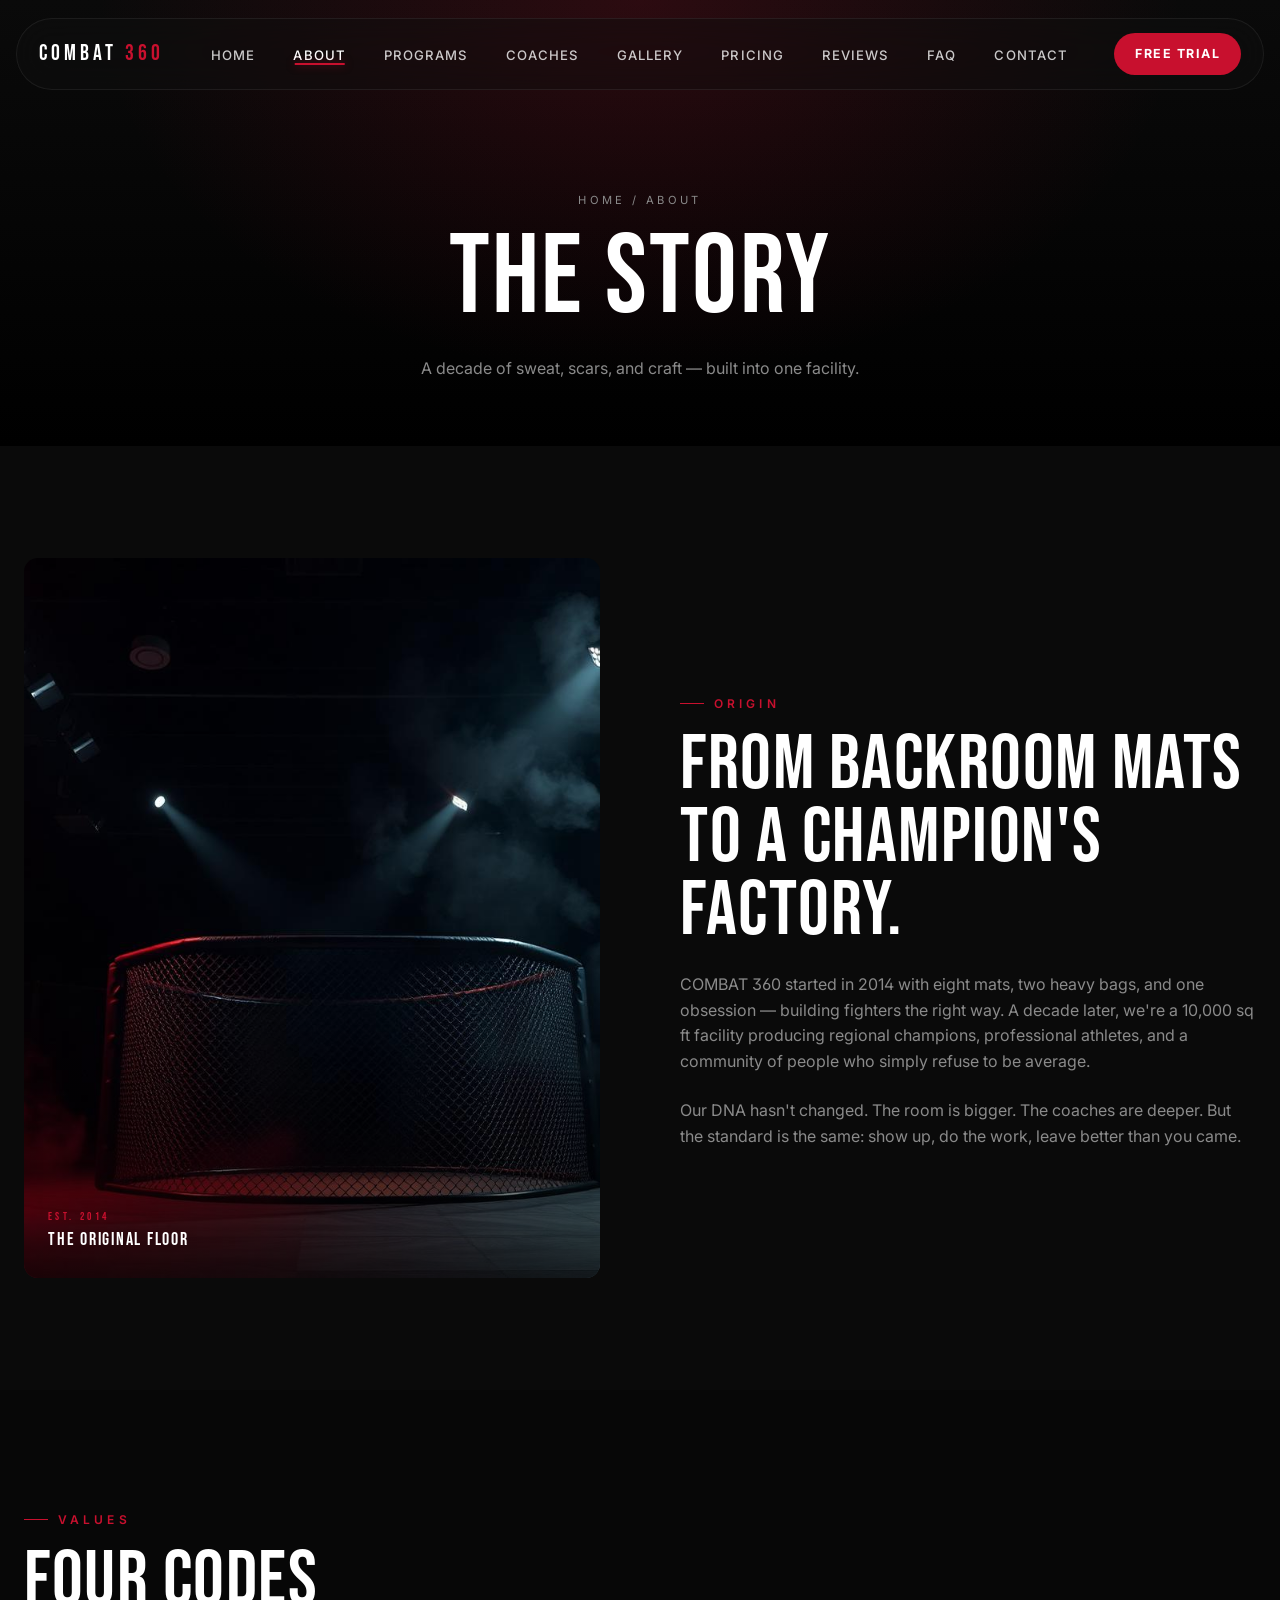
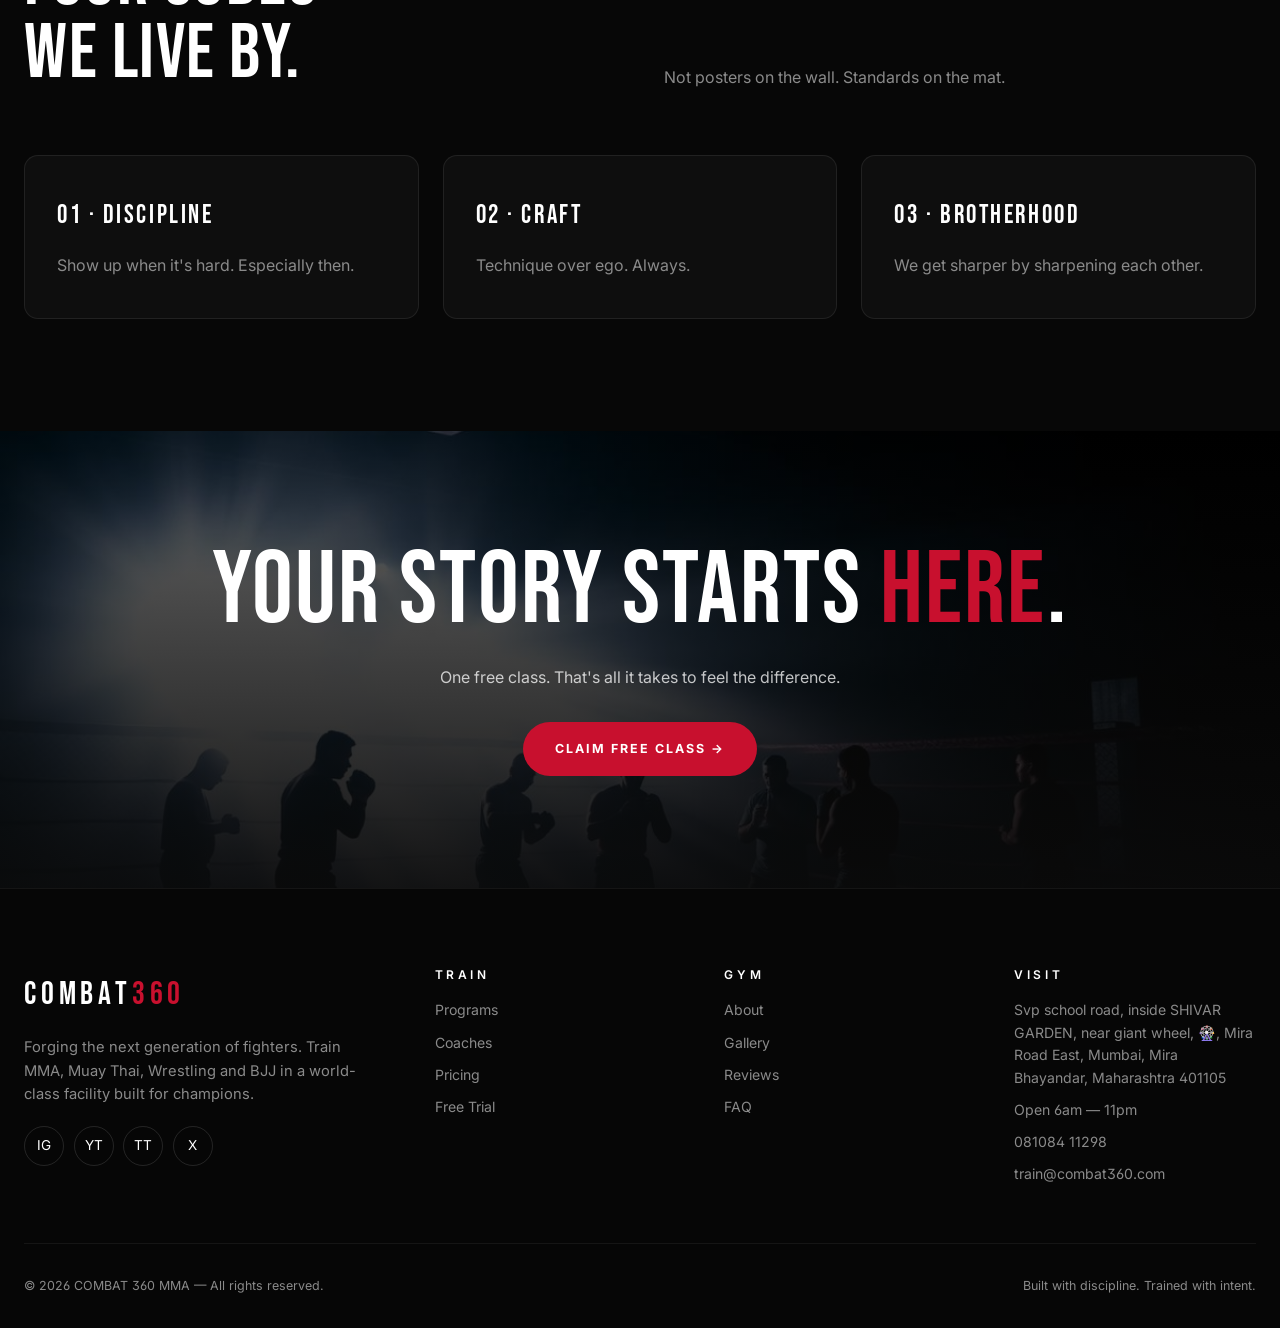
==== about.html @ 09c7c8d8 "new" ====
<!DOCTYPE html>
<html lang="en">
<head>
<meta charset="UTF-8" />
<meta name="viewport" content="width=device-width, initial-scale=1, maximum-scale=5" />
<meta name="theme-color" content="#0a0a0a" />
<title>About — COMBAT 360 MMA</title>
<meta name="description" content="A decade of MMA coaching excellence. Learn the COMBAT 360 story, values and facility." />
<meta property="og:title" content="About — COMBAT 360 MMA" />
<meta property="og:description" content="A decade of MMA coaching excellence. Learn the COMBAT 360 story, values and facility." />
<meta property="og:type" content="website" />
<link rel="preconnect" href="https://fonts.googleapis.com" />
<link rel="preconnect" href="https://fonts.gstatic.com" crossorigin />
<link href="https://fonts.googleapis.com/css2?family=Bebas+Neue&family=Inter:wght@300;400;500;600;700&display=swap" rel="stylesheet" />
<link rel="stylesheet" href="https://cdn.jsdelivr.net/npm/swiper@11/swiper-bundle.min.css" />
<link rel="stylesheet" href="css/style.css" />
</head>
<body>

<nav class="nav">
  <a href="index.html" class="nav-logo">COMBAT<span>360</span></a>
  <ul class="nav-links">
    <li><a href="index.html">Home</a></li>
    <li><a href="about.html">About</a></li>
    <li><a href="programs.html">Programs</a></li>
    <li><a href="coaches.html">Coaches</a></li>
    <li><a href="gallery.html">Gallery</a></li>
    <li><a href="pricing.html">Pricing</a></li>
    <li><a href="testimonials.html">Reviews</a></li>
    <li><a href="faq.html">FAQ</a></li>
    <li><a href="contact.html">Contact</a></li>
  </ul>
  <a href="booking.html" class="nav-cta">Free Trial</a>
  <button class="hamburger" aria-label="Menu"><span></span><span></span><span></span></button>
</nav>

<div class="mobile-menu">
  <ul>
    <li><a href="index.html">Home</a></li>
    <li><a href="about.html">About</a></li>
    <li><a href="programs.html">Programs</a></li>
    <li><a href="coaches.html">Coaches</a></li>
    <li><a href="gallery.html">Gallery</a></li>
    <li><a href="pricing.html">Pricing</a></li>
    <li><a href="testimonials.html">Reviews</a></li>
    <li><a href="faq.html">FAQ</a></li>
    <li><a href="contact.html">Contact</a></li>
    <li><a href="booking.html">Free Trial →</a></li>
  </ul>
</div>

<a href="booking.html" class="float-cta">Book Free Trial →</a>
<header class="page-head">
  <div class="container">
    <div class="crumbs"><a href="index.html">Home</a> / About</div>
    <h1>The Story</h1>
    <p class="muted reveal" style="max-width:580px;margin:1.5rem auto 0">A decade of sweat, scars, and craft — built into one facility.</p>
  </div>
</header>

<section>
  <div class="container">
    <div class="split">
      <div class="split-img reveal">
        <img src="assets/images/gym-interior.jpg" alt="Gym interior"/>
        <div class="badge"><small>Est. 2014</small>The Original Floor</div>
      </div>
      <div class="reveal">
        <div class="eyebrow">Origin</div>
        <h2>From Backroom Mats To A Champion's Factory.</h2>
        <p class="muted" style="margin:1.5rem 0">COMBAT 360 started in 2014 with eight mats, two heavy bags, and one obsession — building fighters the right way. A decade later, we're a 10,000 sq ft facility producing regional champions, professional athletes, and a community of people who simply refuse to be average.</p>
        <p class="muted">Our DNA hasn't changed. The room is bigger. The coaches are deeper. But the standard is the same: show up, do the work, leave better than you came.</p>
      </div>
    </div>
  </div>
</section>

<section style="background:#070707">
  <div class="container">
    <div class="section-head">
      <div class="reveal"><div class="eyebrow">Values</div><h2>Four Codes<br/>We Live By.</h2></div>
      <p class="reveal">Not posters on the wall. Standards on the mat.</p>
    </div>
    <div class="programs-grid reveal-stagger">
      <div class="price-card"><div class="tier">01 · Discipline</div><p class="muted" style="margin-top:1rem">Show up when it's hard. Especially then.</p></div>
      <div class="price-card"><div class="tier">02 · Craft</div><p class="muted" style="margin-top:1rem">Technique over ego. Always.</p></div>
      <div class="price-card"><div class="tier">03 · Brotherhood</div><p class="muted" style="margin-top:1rem">We get sharper by sharpening each other.</p></div>
    </div>
  </div>
</section>

<section class="cta-banner">
  <div class="container">
    <h2 class="reveal">Your Story Starts <em>Here</em>.</h2>
    <p class="reveal" style="max-width:520px;margin:1.5rem auto 2rem;color:rgba(255,255,255,.75)">One free class. That's all it takes to feel the difference.</p>
    <a href="booking.html" class="btn btn-primary reveal">Claim Free Class →</a>
  </div>
</section>
<footer>
  <div class="container">
    <div class="foot-grid">
      <div>
        <div class="foot-brand">COMBAT<span>360</span></div>
        <p class="muted" style="max-width:340px;font-size:.92rem">Forging the next generation of fighters. Train MMA, Muay Thai, Wrestling and BJJ in a world-class facility built for champions.</p>
        <div class="socials">
          <a href="#" aria-label="Instagram">IG</a>
          <a href="#" aria-label="YouTube">YT</a>
          <a href="#" aria-label="TikTok">TT</a>
          <a href="#" aria-label="X">X</a>
        </div>
      </div>
      <div class="foot-col">
        <h4>Train</h4>
        <ul>
          <li><a href="programs.html">Programs</a></li>
          <li><a href="coaches.html">Coaches</a></li>
          <li><a href="pricing.html">Pricing</a></li>
          <li><a href="booking.html">Free Trial</a></li>
        </ul>
      </div>
      <div class="foot-col">
        <h4>Gym</h4>
        <ul>
          <li><a href="about.html">About</a></li>
          <li><a href="gallery.html">Gallery</a></li>
          <li><a href="testimonials.html">Reviews</a></li>
          <li><a href="faq.html">FAQ</a></li>
        </ul>
      </div>
      <div class="foot-col">
        <h4>Visit</h4>
        <ul>
          <li>Svp school road, inside SHIVAR GARDEN, near giant wheel, 🎡, Mira Road East, Mumbai, Mira Bhayandar, Maharashtra 401105</li>
          <li>Open 6am — 11pm</li>
          <li>081084 11298</li>
          <li>train@combat360.com</li>
        </ul>
      </div>
    </div>
    <div class="foot-bottom">
      <span>© <span id="year"></span> COMBAT 360 MMA — All rights reserved.</span>
      <span>Built with discipline. Trained with intent.</span>
    </div>
  </div>
</footer>

<script src="https://cdn.jsdelivr.net/npm/swiper@11/swiper-bundle.min.js"></script>
<script src="js/main.js"></script>
</body>
</html>
---- css/style.css ----
/* ============================================
   COMBAT 360 MMA — Premium Cinematic Stylesheet
   ============================================ */

:root{
  --black:#0a0a0a;
  --black-2:#111111;
  --black-3:#1a1a1a;
  --off-white:#f4f1ec;
  --white:#ffffff;
  --gray:#8a8a8a;
  --gray-2:#3a3a3a;
  --metal:#c9c9c9;
  --blood:#c8102e;
  --blood-glow:rgba(200,16,46,.55);
  --radius:14px;
  --ease:cubic-bezier(.7,0,.3,1);
  --container:1280px;
}

*{box-sizing:border-box;margin:0;padding:0}
html{scroll-behavior:smooth}
body{
  font-family:'Inter',system-ui,sans-serif;
  background:var(--black);
  color:var(--off-white);
  line-height:1.6;
  overflow-x:hidden;
  -webkit-font-smoothing:antialiased;
  font-feature-settings:"ss01";
}
img{display:block;max-width:100%;height:auto}
a{color:inherit;text-decoration:none}
button{font:inherit;cursor:pointer;border:none;background:none;color:inherit}

::selection{background:var(--blood);color:#fff}

/* Scrollbar */
::-webkit-scrollbar{width:8px;height:8px}
::-webkit-scrollbar-track{background:#000}
::-webkit-scrollbar-thumb{background:var(--blood);border-radius:4px}

/* Typography */
h1,h2,h3,h4,.display{
  font-family:'Bebas Neue','Inter',sans-serif;
  font-weight:400;
  letter-spacing:.02em;
  line-height:.95;
  text-transform:uppercase;
  color:var(--white);
}
h1{font-size:clamp(3rem,9vw,8.5rem)}
h2{font-size:clamp(2.2rem,6vw,5rem)}
h3{font-size:clamp(1.5rem,3vw,2.4rem)}
.eyebrow{
  font-family:'Inter',sans-serif;
  font-size:.75rem;
  letter-spacing:.35em;
  text-transform:uppercase;
  color:var(--blood);
  font-weight:600;
  margin-bottom:1rem;
  display:inline-flex;
  align-items:center;
  gap:.6rem;
}
.eyebrow::before{content:"";width:24px;height:1px;background:var(--blood)}
.muted{color:var(--gray)}

.container{max-width:var(--container);margin:0 auto;padding:0 1.5rem}
section{padding:7rem 0;position:relative}

/* ============== NAVBAR ============== */
.nav{
  position:fixed;top:18px;left:50%;transform:translateX(-50%);
  width:calc(100% - 32px);max-width:1320px;z-index:1000;
  display:flex;align-items:center;justify-content:space-between;
  padding:14px 22px;
  background:rgba(15,15,15,.55);
  backdrop-filter:blur(18px) saturate(140%);
  -webkit-backdrop-filter:blur(18px) saturate(140%);
  border:1px solid rgba(255,255,255,.07);
  border-radius:999px;
  transition:all .4s var(--ease);
}
.nav.scrolled{
  background:rgba(10,10,10,.85);
  border-color:rgba(255,255,255,.12);
  top:10px;
}
.nav-logo{
  font-family:'Bebas Neue',sans-serif;
  font-size:1.4rem;letter-spacing:.18em;color:#fff;
  display:flex;align-items:center;gap:.5rem;
}
.nav-logo span{color:var(--blood)}
.nav-links{display:flex;gap:.4rem;list-style:none}
.nav-links a{
  position:relative;padding:.55rem 1rem;
  font-size:.82rem;font-weight:500;letter-spacing:.08em;text-transform:uppercase;
  color:rgba(255,255,255,.78);transition:color .3s var(--ease);
}
.nav-links a::after{
  content:"";position:absolute;left:50%;bottom:6px;width:0;height:2px;
  background:var(--blood);transition:all .35s var(--ease);transform:translateX(-50%);
  box-shadow:0 0 8px var(--blood-glow);
}
.nav-links a:hover,.nav-links a.active{color:#fff}
.nav-links a:hover::after,.nav-links a.active::after{width:60%}

.nav-cta{
  padding:.7rem 1.3rem;background:var(--blood);color:#fff;
  border-radius:999px;font-size:.78rem;font-weight:700;
  letter-spacing:.12em;text-transform:uppercase;
  transition:all .3s var(--ease);
  box-shadow:0 0 0 0 var(--blood-glow);
}
.nav-cta:hover{transform:translateY(-2px);box-shadow:0 8px 30px var(--blood-glow)}

.hamburger{display:none;width:42px;height:42px;border-radius:50%;
  background:rgba(255,255,255,.06);position:relative;border:1px solid rgba(255,255,255,.1)}
.hamburger span{
  position:absolute;left:11px;width:20px;height:2px;background:#fff;
  transition:all .35s var(--ease);
}
.hamburger span:nth-child(1){top:15px}
.hamburger span:nth-child(2){top:20px;width:14px}
.hamburger span:nth-child(3){top:25px}
.hamburger.active span:nth-child(1){top:20px;transform:rotate(45deg)}
.hamburger.active span:nth-child(2){opacity:0}
.hamburger.active span:nth-child(3){top:20px;transform:rotate(-45deg);width:20px}

.mobile-menu{
  position:fixed;inset:0;background:#000;z-index:999;
  display:flex;align-items:center;justify-content:center;
  opacity:0;visibility:hidden;transition:all .5s var(--ease);
}
.mobile-menu.open{opacity:1;visibility:visible}
.mobile-menu ul{list-style:none;text-align:center}
.mobile-menu li{overflow:hidden;margin:.4rem 0}
.mobile-menu a{
  font-family:'Bebas Neue',sans-serif;font-size:clamp(2rem,8vw,3.5rem);
  color:#fff;letter-spacing:.08em;display:inline-block;
  transform:translateY(120%);transition:all .6s var(--ease);
  position:relative;
}
.mobile-menu.open a{transform:translateY(0)}
.mobile-menu li:nth-child(1) a{transition-delay:.05s}
.mobile-menu li:nth-child(2) a{transition-delay:.1s}
.mobile-menu li:nth-child(3) a{transition-delay:.15s}
.mobile-menu li:nth-child(4) a{transition-delay:.2s}
.mobile-menu li:nth-child(5) a{transition-delay:.25s}
.mobile-menu li:nth-child(6) a{transition-delay:.3s}
.mobile-menu li:nth-child(7) a{transition-delay:.35s}
.mobile-menu li:nth-child(8) a{transition-delay:.4s}
.mobile-menu li:nth-child(9) a{transition-delay:.45s}
.mobile-menu li:nth-child(10) a{transition-delay:.5s}
.mobile-menu a:hover{color:var(--blood)}

@media(max-width:980px){
  .nav-links,.nav-cta{display:none}
  .hamburger{display:block}
}

/* ============== BUTTONS ============== */
.btn{
  display:inline-flex;align-items:center;gap:.7rem;
  padding:1.05rem 2rem;font-size:.78rem;font-weight:700;
  letter-spacing:.16em;text-transform:uppercase;
  border-radius:999px;transition:all .35s var(--ease);
  position:relative;overflow:hidden;
}
.btn-primary{background:var(--blood);color:#fff;box-shadow:0 0 0 0 var(--blood-glow)}
.btn-primary:hover{transform:translateY(-3px);box-shadow:0 14px 40px var(--blood-glow)}
.btn-ghost{
  border:1px solid rgba(255,255,255,.2);color:#fff;
  background:rgba(255,255,255,.03);backdrop-filter:blur(10px);
}
.btn-ghost:hover{border-color:#fff;background:rgba(255,255,255,.08);transform:translateY(-3px)}
.btn .arrow{transition:transform .35s var(--ease)}
.btn:hover .arrow{transform:translateX(4px)}

/* ============== HERO ============== */
.hero{
  min-height:100vh;position:relative;display:flex;align-items:center;
  overflow:hidden;padding:8rem 0 4rem;
}
.hero-bg{
  position:absolute;inset:0;z-index:0;
  background:url('../assets/images/hero-fighter.jpg') center/cover no-repeat;
  filter:contrast(1.1) brightness(.55) saturate(.85);
}
.hero-bg::after{
  content:"";position:absolute;inset:0;
  background:
    radial-gradient(ellipse at 50% 100%,rgba(200,16,46,.18),transparent 55%),
    linear-gradient(180deg,rgba(0,0,0,.35) 0%,rgba(0,0,0,.55) 50%,#0a0a0a 100%),
    linear-gradient(90deg,rgba(0,0,0,.7) 0%,transparent 50%,rgba(0,0,0,.7) 100%);
}
.hero-grain{
  position:absolute;inset:0;z-index:1;opacity:.07;pointer-events:none;
  background-image:url("data:image/svg+xml,%3Csvg viewBox='0 0 200 200' xmlns='http://www.w3.org/2000/svg'%3E%3Cfilter id='n'%3E%3CfeTurbulence type='fractalNoise' baseFrequency='.9'/%3E%3C/filter%3E%3Crect width='100%25' height='100%25' filter='url(%23n)'/%3E%3C/svg%3E");
}
.hero .container{position:relative;z-index:2}
.hero-tag{
  display:inline-flex;align-items:center;gap:.7rem;
  padding:.5rem 1rem;border:1px solid rgba(255,255,255,.15);
  border-radius:999px;font-size:.72rem;letter-spacing:.25em;text-transform:uppercase;
  background:rgba(255,255,255,.03);backdrop-filter:blur(8px);
  margin-bottom:2rem;
}
.hero-tag .pulse-dot{
  width:8px;height:8px;border-radius:50%;background:var(--blood);
  box-shadow:0 0 0 0 var(--blood);animation:pulse 2s infinite;
}
@keyframes pulse{
  0%{box-shadow:0 0 0 0 rgba(200,16,46,.7)}
  70%{box-shadow:0 0 0 14px rgba(200,16,46,0)}
  100%{box-shadow:0 0 0 0 rgba(200,16,46,0)}
}
.hero h1{
  font-size:clamp(3.5rem,11vw,9.5rem);
  margin-bottom:1.5rem;
}
.hero h1 .line{display:block;overflow:hidden}
.hero h1 .line span{display:inline-block}
.hero h1 .accent{color:var(--blood);font-style:italic}
.hero-sub{
  max-width:560px;font-size:1.05rem;color:rgba(244,241,236,.75);
  margin-bottom:2.5rem;
}
.hero-actions{display:flex;flex-wrap:wrap;gap:1rem}
.hero-meta{
  position:absolute;bottom:2rem;left:0;right:0;z-index:3;
  display:flex;justify-content:space-between;align-items:flex-end;
  padding:0 2rem;color:rgba(255,255,255,.55);font-size:.72rem;letter-spacing:.25em;text-transform:uppercase;
}
.hero-meta .vert{writing-mode:vertical-rl;transform:rotate(180deg)}
.scroll-cue{
  display:flex;flex-direction:column;align-items:center;gap:.6rem;color:#fff;
}
.scroll-cue .line-anim{
  width:1px;height:46px;background:rgba(255,255,255,.2);position:relative;overflow:hidden;
}
.scroll-cue .line-anim::after{
  content:"";position:absolute;top:-50%;left:0;width:100%;height:50%;background:#fff;
  animation:scrollLine 1.8s infinite var(--ease);
}
@keyframes scrollLine{to{top:100%}}

/* Floating glove */
.hero-glove{
  position:absolute;right:-60px;bottom:-40px;width:min(45vw,520px);z-index:2;
  filter:drop-shadow(0 30px 60px rgba(200,16,46,.35));
  animation:floatGlove 6s ease-in-out infinite;
  pointer-events:none;
}
@keyframes floatGlove{
  0%,100%{transform:translateY(0) rotate(-8deg)}
  50%{transform:translateY(-25px) rotate(-12deg)}
}
@media(max-width:768px){
  .hero-glove{width:60vw;right:-30px;bottom:-20px;opacity:.55}
  .hero-meta{display:none}
}

/* ============== MARQUEE ============== */
.marquee{
  border-top:1px solid rgba(255,255,255,.07);
  border-bottom:1px solid rgba(255,255,255,.07);
  overflow:hidden;padding:1.4rem 0;background:#000;
}
.marquee-track{
  display:flex;gap:3rem;white-space:nowrap;
  animation:marquee 30s linear infinite;
  font-family:'Bebas Neue',sans-serif;font-size:1.6rem;letter-spacing:.15em;color:rgba(255,255,255,.4);
}
.marquee-track span{display:flex;align-items:center;gap:3rem}
.marquee-track .dot{width:10px;height:10px;background:var(--blood);border-radius:50%}
@keyframes marquee{to{transform:translateX(-50%)}}

/* ============== SECTION HEAD ============== */
.section-head{display:grid;grid-template-columns:1fr 1fr;gap:3rem;align-items:end;margin-bottom:4rem}
.section-head h2{max-width:600px}
.section-head p{color:var(--gray);max-width:440px}
@media(max-width:768px){.section-head{grid-template-columns:1fr}}

/* ============== ABOUT / PHILOSOPHY ============== */
.split{display:grid;grid-template-columns:1fr 1fr;gap:5rem;align-items:center}
@media(max-width:900px){.split{grid-template-columns:1fr;gap:3rem}}
.split-img{
  position:relative;border-radius:var(--radius);overflow:hidden;
  aspect-ratio:4/5;
}
.split-img img{width:100%;height:100%;object-fit:cover;transition:transform 1.4s var(--ease)}
.split-img:hover img{transform:scale(1.06)}
.split-img::after{
  content:"";position:absolute;inset:0;
  background:linear-gradient(180deg,transparent 60%,rgba(0,0,0,.7));
}
.split-img .badge{
  position:absolute;left:1.5rem;bottom:1.5rem;z-index:2;
  font-family:'Bebas Neue',sans-serif;color:#fff;letter-spacing:.1em;
  font-size:1.1rem;
}
.split-img .badge small{display:block;color:var(--blood);font-size:.7rem;letter-spacing:.3em}

/* ============== STATS ============== */
.stats{display:grid;grid-template-columns:repeat(4,1fr);gap:1px;background:rgba(255,255,255,.08);
  border:1px solid rgba(255,255,255,.08);border-radius:var(--radius);overflow:hidden;margin-top:5rem}
.stat{background:#0d0d0d;padding:2.2rem 1.5rem;text-align:center}
.stat-num{font-family:'Bebas Neue',sans-serif;font-size:clamp(2.5rem,5vw,4rem);color:#fff;line-height:1}
.stat-label{font-size:.7rem;letter-spacing:.3em;text-transform:uppercase;color:var(--gray);margin-top:.5rem}
@media(max-width:768px){.stats{grid-template-columns:repeat(2,1fr)}}

/* ============== PROGRAMS ============== */
.programs-grid{display:grid;grid-template-columns:repeat(3,1fr);gap:1.5rem}
@media(max-width:900px){.programs-grid{grid-template-columns:repeat(2,1fr)}}
@media(max-width:600px){.programs-grid{grid-template-columns:1fr}}
.program-card{
  position:relative;border-radius:var(--radius);overflow:hidden;
  aspect-ratio:4/5;background:#1a1a1a;cursor:pointer;
  transition:transform .5s var(--ease);
}
.program-card:hover{transform:translateY(-6px)}
.program-card .pc-bg{
  position:absolute;inset:0;background-size:cover;background-position:center;
  filter:grayscale(.3) brightness(.7);transition:all .8s var(--ease);
}
.program-card:hover .pc-bg{filter:grayscale(0) brightness(.85);transform:scale(1.08)}
.program-card::after{
  content:"";position:absolute;inset:0;
  background:linear-gradient(180deg,transparent 30%,rgba(0,0,0,.92));
}
.program-card .pc-content{
  position:absolute;inset:0;z-index:2;padding:1.8rem;
  display:flex;flex-direction:column;justify-content:space-between;
}
.program-card .num{font-family:'Bebas Neue',sans-serif;color:rgba(255,255,255,.4);font-size:1rem;letter-spacing:.2em}
.program-card .info h3{font-size:2rem;margin-bottom:.5rem}
.program-card .info p{font-size:.85rem;color:rgba(255,255,255,.65);margin-bottom:.8rem}
.chip{
  display:inline-block;padding:.3rem .7rem;font-size:.65rem;
  letter-spacing:.2em;text-transform:uppercase;color:#fff;
  border:1px solid rgba(255,255,255,.18);border-radius:999px;margin-right:.4rem;margin-top:.3rem;
  background:rgba(255,255,255,.04);
}
.chip.red{border-color:var(--blood);color:#fff;background:rgba(200,16,46,.15)}

/* ============== COACHES ============== */
.coaches-grid{display:grid;grid-template-columns:repeat(3,1fr);gap:1.5rem}
@media(max-width:900px){.coaches-grid{grid-template-columns:repeat(2,1fr)}}
@media(max-width:600px){.coaches-grid{grid-template-columns:1fr}}
.coach-card{
  position:relative;border-radius:var(--radius);overflow:hidden;background:#111;
  aspect-ratio:3/4;cursor:pointer;transition:transform .5s var(--ease);
}
.coach-card:hover{transform:translateY(-6px)}
.coach-card img{width:100%;height:100%;object-fit:cover;transition:all 1s var(--ease);filter:grayscale(.6) contrast(1.05)}
.coach-card:hover img{transform:scale(1.08);filter:grayscale(0)}
.coach-card::after{
  content:"";position:absolute;inset:0;background:linear-gradient(180deg,transparent 40%,rgba(0,0,0,.95));
}
.coach-info{
  position:absolute;left:0;right:0;bottom:0;z-index:2;padding:1.6rem;
}
.coach-info h3{font-size:1.6rem;margin-bottom:.2rem}
.coach-info .role{font-size:.7rem;letter-spacing:.3em;color:var(--blood);text-transform:uppercase}
.coach-info .know{
  margin-top:1rem;display:inline-flex;align-items:center;gap:.5rem;
  font-size:.72rem;letter-spacing:.2em;text-transform:uppercase;color:#fff;
  padding-bottom:4px;border-bottom:1px solid rgba(255,255,255,.4);
  transition:all .3s var(--ease);
}
.coach-info .know:hover{border-color:var(--blood);color:var(--blood)}
.owner-badge{
  position:absolute;top:1rem;left:1rem;z-index:3;
  padding:.35rem .8rem;background:var(--blood);color:#fff;
  font-size:.65rem;letter-spacing:.25em;text-transform:uppercase;border-radius:999px;
}

/* Modal */
.modal{
  position:fixed;inset:0;z-index:2000;background:rgba(0,0,0,.92);
  backdrop-filter:blur(20px);display:flex;align-items:center;justify-content:center;
  opacity:0;visibility:hidden;transition:all .5s var(--ease);padding:2rem;
}
.modal.open{opacity:1;visibility:visible}
.modal-card{
  max-width:1000px;width:100%;background:#0e0e0e;border:1px solid rgba(255,255,255,.08);
  border-radius:var(--radius);overflow:hidden;display:grid;grid-template-columns:1fr 1.2fr;
  transform:scale(.94);transition:transform .6s var(--ease);max-height:90vh;
}
.modal.open .modal-card{transform:scale(1)}
.modal-img{height:100%;min-height:400px;background-size:cover;background-position:center}
.modal-body{padding:2.5rem;overflow-y:auto}
.modal-body h3{font-size:2.6rem;margin-bottom:.4rem}
.modal-body .role{font-size:.7rem;letter-spacing:.3em;color:var(--blood);text-transform:uppercase;margin-bottom:1.5rem}
.modal-body p{color:rgba(255,255,255,.75);margin-bottom:1.2rem;font-size:.95rem}
.modal-body ul{list-style:none;margin:1.5rem 0}
.modal-body li{padding:.6rem 0;border-bottom:1px solid rgba(255,255,255,.06);font-size:.85rem;
  display:flex;justify-content:space-between;color:rgba(255,255,255,.85)}
.modal-body li span{color:var(--blood);font-family:'Bebas Neue',sans-serif;letter-spacing:.1em}
.modal-close{
  position:absolute;top:1.5rem;right:1.5rem;width:44px;height:44px;
  border-radius:50%;background:rgba(255,255,255,.1);color:#fff;
  display:flex;align-items:center;justify-content:center;font-size:1.4rem;
  transition:all .3s var(--ease);z-index:5;
}
.modal-close:hover{background:var(--blood);transform:rotate(90deg)}
@media(max-width:768px){
  .modal-card{grid-template-columns:1fr;max-height:95vh}
  .modal-img{min-height:240px}
  .modal-body{padding:1.8rem}
}

/* ============== GALLERY ============== */
.gallery-grid{display:grid;grid-template-columns:repeat(4,1fr);gap:.8rem;grid-auto-rows:200px}
.gallery-item{
  position:relative;overflow:hidden;border-radius:10px;cursor:pointer;
}
.gallery-item img{width:100%;height:100%;object-fit:cover;transition:transform 1s var(--ease)}
.gallery-item:hover img{transform:scale(1.1)}
.gallery-item::after{
  content:"";position:absolute;inset:0;background:rgba(0,0,0,.2);transition:all .4s var(--ease);
}
.gallery-item:hover::after{background:rgba(0,0,0,0)}
.gallery-item.tall{grid-row:span 2}
.gallery-item.wide{grid-column:span 2}
@media(max-width:900px){.gallery-grid{grid-template-columns:repeat(2,1fr)}.gallery-item.wide{grid-column:span 2}}
@media(max-width:500px){.gallery-grid{grid-template-columns:1fr}.gallery-item.wide,.gallery-item.tall{grid-column:auto;grid-row:auto}}

/* ============== TESTIMONIALS ============== */
.swiper-container{padding:1rem 0 3rem}
.testi-card{
  background:linear-gradient(180deg,#141414,#0c0c0c);
  border:1px solid rgba(255,255,255,.06);
  border-radius:var(--radius);padding:2.2rem;height:100%;
  transition:all .4s var(--ease);
}
.testi-card:hover{border-color:rgba(200,16,46,.4);transform:translateY(-4px)}
.testi-stars{color:#ffc107;margin-bottom:1rem;letter-spacing:.2em}
.testi-card p{color:rgba(255,255,255,.85);font-size:.95rem;margin-bottom:1.5rem;font-style:italic}
.testi-meta{display:flex;align-items:center;gap:.9rem}
.testi-avatar{
  width:48px;height:48px;border-radius:50%;background:var(--blood);
  display:flex;align-items:center;justify-content:center;color:#fff;font-weight:700;
  font-family:'Bebas Neue',sans-serif;font-size:1.2rem;letter-spacing:.05em;
}
.testi-name{font-weight:600;font-size:.95rem}
.testi-role{font-size:.75rem;color:var(--gray)}

.swiper-button-next,.swiper-button-prev{color:#fff !important;
  width:46px !important;height:46px !important;background:rgba(255,255,255,.05);
  border:1px solid rgba(255,255,255,.1);border-radius:50%;backdrop-filter:blur(10px);
  transition:all .3s var(--ease);
}
.swiper-button-next:hover,.swiper-button-prev:hover{background:var(--blood);border-color:var(--blood)}
.swiper-button-next::after,.swiper-button-prev::after{font-size:1rem !important;font-weight:700}
.swiper-pagination-bullet{background:#fff !important}
.swiper-pagination-bullet-active{background:var(--blood) !important;width:24px !important;border-radius:6px !important;transition:all .3s}

/* ============== PRICING ============== */
.pricing-grid{display:grid;grid-template-columns:repeat(3,1fr);gap:1.5rem}
@media(max-width:900px){.pricing-grid{grid-template-columns:1fr}}
.price-card{
  background:#0e0e0e;border:1px solid rgba(255,255,255,.08);border-radius:var(--radius);
  padding:2.5rem 2rem;position:relative;transition:all .4s var(--ease);
}
.price-card:hover{transform:translateY(-6px);border-color:rgba(255,255,255,.18)}
.price-card.featured{
  background:linear-gradient(180deg,#1a0a0d,#0e0e0e);
  border-color:rgba(200,16,46,.4);
  box-shadow:0 20px 60px rgba(200,16,46,.15);
}
.price-card .tier{font-family:'Bebas Neue',sans-serif;font-size:1.6rem;letter-spacing:.1em;color:#fff}
.price-card .tag{
  position:absolute;top:1.5rem;right:1.5rem;font-size:.65rem;letter-spacing:.25em;
  text-transform:uppercase;color:var(--blood);
}
.price{font-family:'Bebas Neue',sans-serif;font-size:4rem;color:#fff;line-height:1;margin:1rem 0}
.price small{font-size:.9rem;color:var(--gray);font-family:'Inter',sans-serif;letter-spacing:.05em}
.price-card ul{list-style:none;margin:1.5rem 0 2rem}
.price-card li{padding:.6rem 0;color:rgba(255,255,255,.78);font-size:.9rem;display:flex;align-items:center;gap:.6rem}
.price-card li::before{content:"→";color:var(--blood);font-weight:700}
.price-card .btn{width:100%;justify-content:center}

/* ============== FAQ ============== */
.faq{max-width:880px;margin:0 auto}
.faq-item{
  border-bottom:1px solid rgba(255,255,255,.08);
}
.faq-q{
  width:100%;padding:1.6rem 0;display:flex;justify-content:space-between;align-items:center;
  text-align:left;font-family:'Bebas Neue',sans-serif;font-size:1.4rem;letter-spacing:.05em;
  color:#fff;
}
.faq-q .icon{
  width:36px;height:36px;border-radius:50%;border:1px solid rgba(255,255,255,.2);
  display:flex;align-items:center;justify-content:center;transition:all .3s var(--ease);
  font-size:1rem;
}
.faq-item.open .faq-q .icon{background:var(--blood);border-color:var(--blood);transform:rotate(45deg)}
.faq-a{
  max-height:0;overflow:hidden;transition:max-height .5s var(--ease);
  color:rgba(255,255,255,.7);
}
.faq-item.open .faq-a{max-height:300px;padding-bottom:1.6rem}

/* ============== FORM ============== */
.form-card{
  background:#0e0e0e;border:1px solid rgba(255,255,255,.08);
  border-radius:var(--radius);padding:2.5rem;
}
.form-row{display:grid;grid-template-columns:1fr 1fr;gap:1rem}
@media(max-width:600px){.form-row{grid-template-columns:1fr}}
.field{margin-bottom:1.2rem;position:relative}
.field label{
  display:block;font-size:.7rem;letter-spacing:.25em;text-transform:uppercase;
  color:var(--gray);margin-bottom:.5rem;
}
.field input,.field select,.field textarea{
  width:100%;padding:.95rem 1rem;background:#000;border:1px solid rgba(255,255,255,.1);
  color:#fff;font-family:inherit;font-size:.95rem;border-radius:8px;
  transition:all .3s var(--ease);
}
.field input:focus,.field select:focus,.field textarea:focus{
  outline:none;border-color:var(--blood);box-shadow:0 0 0 3px rgba(200,16,46,.15);
}
.field textarea{resize:vertical;min-height:120px}
.field.error input,.field.error select,.field.error textarea{border-color:var(--blood)}
.field .err-msg{display:none;color:var(--blood);font-size:.75rem;margin-top:.3rem}
.field.error .err-msg{display:block}

/* Snackbar */
.snackbar{
  position:fixed;bottom:30px;left:50%;transform:translateX(-50%) translateY(120%);
  background:#fff;color:#000;padding:1rem 1.5rem;border-radius:999px;
  font-weight:600;font-size:.85rem;letter-spacing:.05em;
  display:flex;align-items:center;gap:.7rem;
  box-shadow:0 20px 60px rgba(0,0,0,.5);z-index:5000;
  transition:transform .5s var(--ease);
}
.snackbar.show{transform:translateX(-50%) translateY(0)}
.snackbar .check{
  width:22px;height:22px;border-radius:50%;background:#16a34a;color:#fff;
  display:flex;align-items:center;justify-content:center;font-size:.75rem;
}

/* Floating CTA */
.float-cta{
  position:fixed;right:24px;bottom:24px;z-index:900;
  background:var(--blood);color:#fff;padding:1rem 1.4rem;border-radius:999px;
  font-size:.78rem;font-weight:700;letter-spacing:.15em;text-transform:uppercase;
  box-shadow:0 10px 40px var(--blood-glow);
  display:none;align-items:center;gap:.6rem;transition:all .3s var(--ease);
  animation:floatBob 3s ease-in-out infinite;
}
.float-cta.visible{display:inline-flex}
.float-cta:hover{transform:translateY(-4px);box-shadow:0 16px 50px var(--blood-glow)}
@keyframes floatBob{0%,100%{transform:translateY(0)}50%{transform:translateY(-6px)}}

/* ============== CTA BANNER ============== */
.cta-banner{
  position:relative;padding:7rem 0;text-align:center;overflow:hidden;
  background:url('../assets/images/gallery-3.jpg') center/cover no-repeat;
}
.cta-banner::after{content:"";position:absolute;inset:0;background:linear-gradient(180deg,rgba(0,0,0,.6),rgba(10,10,10,.95))}
.cta-banner .container{position:relative;z-index:2}
.cta-banner h2{font-size:clamp(2.5rem,8vw,7rem);margin-bottom:1.5rem}
.cta-banner h2 em{color:var(--blood);font-style:normal}

/* ============== FOOTER ============== */
footer{padding:5rem 0 2rem;background:#060606;border-top:1px solid rgba(255,255,255,.06)}
.foot-grid{display:grid;grid-template-columns:1.5fr repeat(3,1fr);gap:3rem;margin-bottom:3rem}
@media(max-width:800px){.foot-grid{grid-template-columns:1fr 1fr;gap:2rem}}
@media(max-width:500px){.foot-grid{grid-template-columns:1fr}}
.foot-brand{font-family:'Bebas Neue',sans-serif;font-size:2rem;letter-spacing:.15em;color:#fff;margin-bottom:1rem}
.foot-brand span{color:var(--blood)}
.foot-col h4{font-size:.75rem;letter-spacing:.3em;color:#fff;margin-bottom:1.2rem;text-transform:uppercase;font-family:'Inter',sans-serif;font-weight:600}
.foot-col ul{list-style:none}
.foot-col li{margin-bottom:.6rem;color:var(--gray);font-size:.88rem}
.foot-col a:hover{color:#fff}
.socials{display:flex;gap:.6rem;margin-top:1.2rem}
.socials a{
  width:40px;height:40px;border-radius:50%;border:1px solid rgba(255,255,255,.12);
  display:flex;align-items:center;justify-content:center;font-size:.85rem;color:#fff;
  transition:all .3s var(--ease);
}
.socials a:hover{background:var(--blood);border-color:var(--blood);transform:translateY(-3px)}
.foot-bottom{
  border-top:1px solid rgba(255,255,255,.06);padding-top:2rem;
  display:flex;justify-content:space-between;flex-wrap:wrap;gap:1rem;
  font-size:.78rem;color:var(--gray);
}

/* ============== PAGE HEADER ============== */
.page-head{
  padding:12rem 0 4rem;text-align:center;position:relative;overflow:hidden;
  background:linear-gradient(180deg,#0a0a0a,#000);
}
.page-head::before{
  content:"";position:absolute;inset:0;
  background:radial-gradient(ellipse at top,rgba(200,16,46,.18),transparent 60%);
}
.page-head .container{position:relative;z-index:2}
.page-head h1{font-size:clamp(3rem,10vw,7rem)}
.crumbs{font-size:.7rem;letter-spacing:.3em;text-transform:uppercase;color:var(--gray);margin-bottom:1rem}
.crumbs a:hover{color:#fff}

/* ============== REVEAL ============== */
.reveal{opacity:0;transform:translateY(40px);transition:all .9s var(--ease)}
.reveal.in{opacity:1;transform:translateY(0)}
.reveal-stagger>*{opacity:0;transform:translateY(30px);transition:all .8s var(--ease)}
.reveal-stagger.in>*{opacity:1;transform:translateY(0)}
.reveal-stagger.in>*:nth-child(2){transition-delay:.1s}
.reveal-stagger.in>*:nth-child(3){transition-delay:.2s}
.reveal-stagger.in>*:nth-child(4){transition-delay:.3s}
.reveal-stagger.in>*:nth-child(5){transition-delay:.4s}
.reveal-stagger.in>*:nth-child(6){transition-delay:.5s}

/* Skeleton */
.skeleton{
  background:linear-gradient(90deg,#1a1a1a 25%,#222 50%,#1a1a1a 75%);
  background-size:200% 100%;animation:skeleton 1.5s infinite;border-radius:8px;
}
@keyframes skeleton{0%{background-position:200% 0}100%{background-position:-200% 0}}

/* small */
@media(max-width:768px){
  section{padding:5rem 0}
  .hero{padding:6rem 0 2rem}
}

/* New media query for very small screens (e.g., phones) */
@media(max-width:480px){
  .container{padding:0 1rem} /* Reduce container padding for tighter fit */
  section{padding:4rem 0} /* Further reduce section padding */
  .hero{padding:5rem 0 1rem} /* Further reduce hero padding */

  /* Adjust font sizes for headings and key text elements */
  h1{font-size:clamp(2.5rem,9vw,8.5rem)}
  h2{font-size:clamp(2rem,6vw,5rem)}
  .hero h1{font-size:clamp(3rem,11vw,9.5rem)}
  .page-head h1{font-size:clamp(2.5rem,10vw,7rem)}
  .mobile-menu a{font-size:clamp(1.8rem,8vw,3.5rem)}
  .foot-brand{font-size:1.2rem}
  .faq-q{font-size:1.2rem}

  /* Navigation and mobile menu adjustments */
  .nav-logo{font-size:1.2rem}
  .hamburger{width:38px;height:38px} /* Smaller hamburger icon */
  .hamburger span{left:9px;width:18px} /* Adjust hamburger lines */
  .hamburger span:nth-child(1){top:13px}
  .hamburger span:nth-child(2){top:18px;width:12px}
  .hamburger span:nth-child(3){top:23px}
  .hamburger.active span:nth-child(1){top:18px;transform:rotate(45deg)}
  .hamburger.active span:nth-child(3){top:18px;transform:rotate(-45deg);width:18px}

  /* Program cards adjustments */
  .program-card .pc-content{padding:1.2rem}
  .program-card .info h3{font-size:1.6rem}
  .program-card .info p{font-size:.8rem}
  .chip{padding:.2rem .6rem;font-size:.6rem}

  /* Coach cards and modal adjustments */
  .coach-info{padding:1rem}
  .coach-info h3{font-size:1.4rem}
  .coach-info .role{font-size:.6rem}
  .coach-info .know{font-size:.65rem}
  .owner-badge{padding:.3rem .7rem;font-size:.6rem}

  .modal-card{padding:0;border-radius:10px}
  .modal-body{padding:1.5rem}
  .modal-body h3{font-size:2rem}
  .modal-close{width:38px;height:38px;top:1rem;right:1rem;font-size:1.2rem}

  /* Testimonial cards adjustments */
  .testi-card{padding:1.5rem}
  .testi-card p{font-size:.85rem}
  .testi-avatar{width:40px;height:40px;font-size:1rem}
  .testi-name{font-size:.85rem}
  .testi-role{font-size:.7rem}

  /* Pricing cards adjustments */
  .price-card{padding:2rem 1.5rem}
  .price-card .tier{font-size:1.4rem}
  .price{font-size:3rem}
  .price small{font-size:.8rem}
  .price-card ul{margin:1rem 0 1.5rem} /* Adjust list margin */
  .price-card li{font-size:.8rem;padding:.5rem 0}
  .price-card .btn{padding:.9rem 1.5rem;font-size:.7rem}

  /* Form adjustments */
  .form-card{padding:1.5rem}
  .field label{font-size:.65rem}
  .field input, .field select, .field textarea{padding:.8rem 1rem;font-size:.85rem}
  .field .err-msg{font-size:.7rem}

  /* Floating CTA adjustments */
  .float-cta{padding:.8rem 1.2rem;font-size:.7rem;right:16px;bottom:16px}

  /* CTA banner adjustments */
  .cta-banner h2{font-size:clamp(2rem,8vw,7rem)}
  .cta-banner p{font-size:.9rem}
  .cta-banner .btn{padding:.9rem 1.5rem;font-size:.7rem}

  /* Footer adjustments */
  .foot-grid{gap:1.5rem}
  .foot-brand{font-size:1.8rem}
  .foot-col h4{font-size:.7rem;margin-bottom:1rem}
  .foot-col li{font-size:.8rem;margin-bottom:.5rem}
  .socials a{width:36px;height:36px;font-size:.8rem}
  .foot-bottom{font-size:.7rem}
}
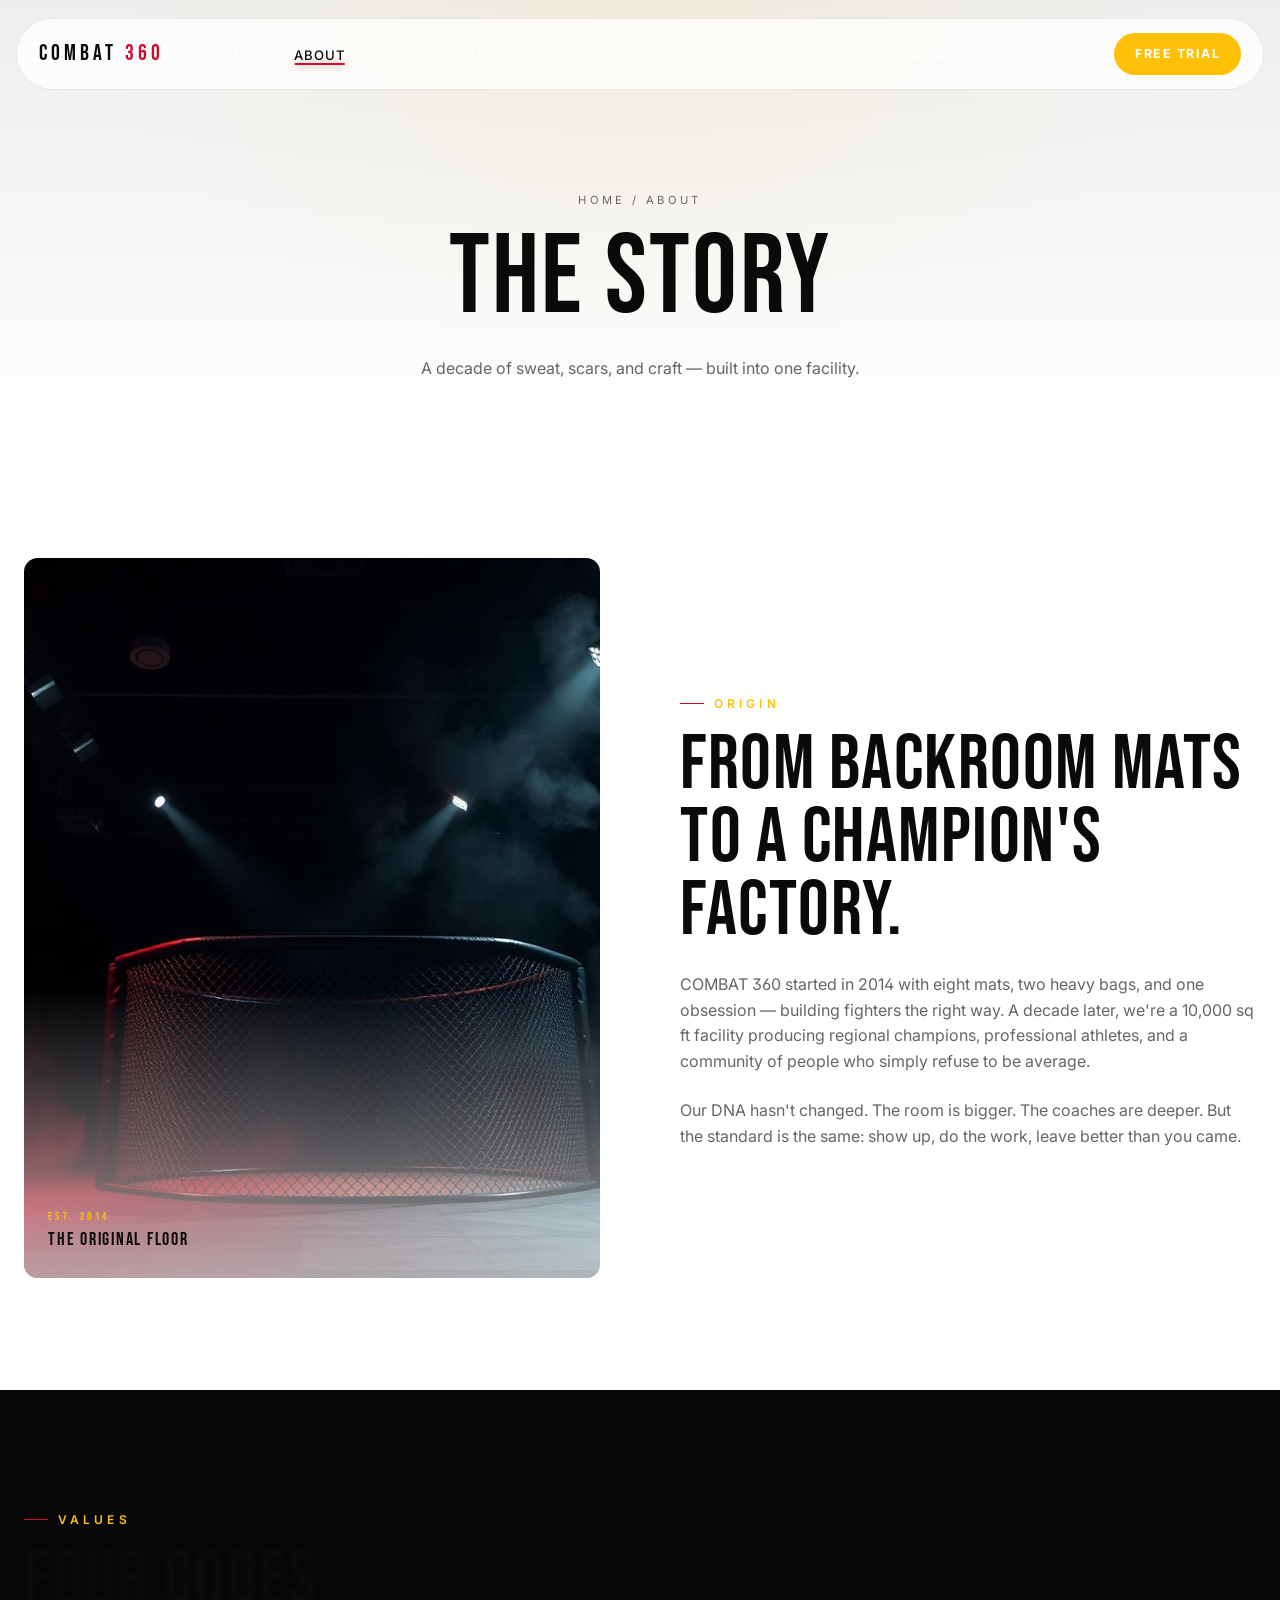
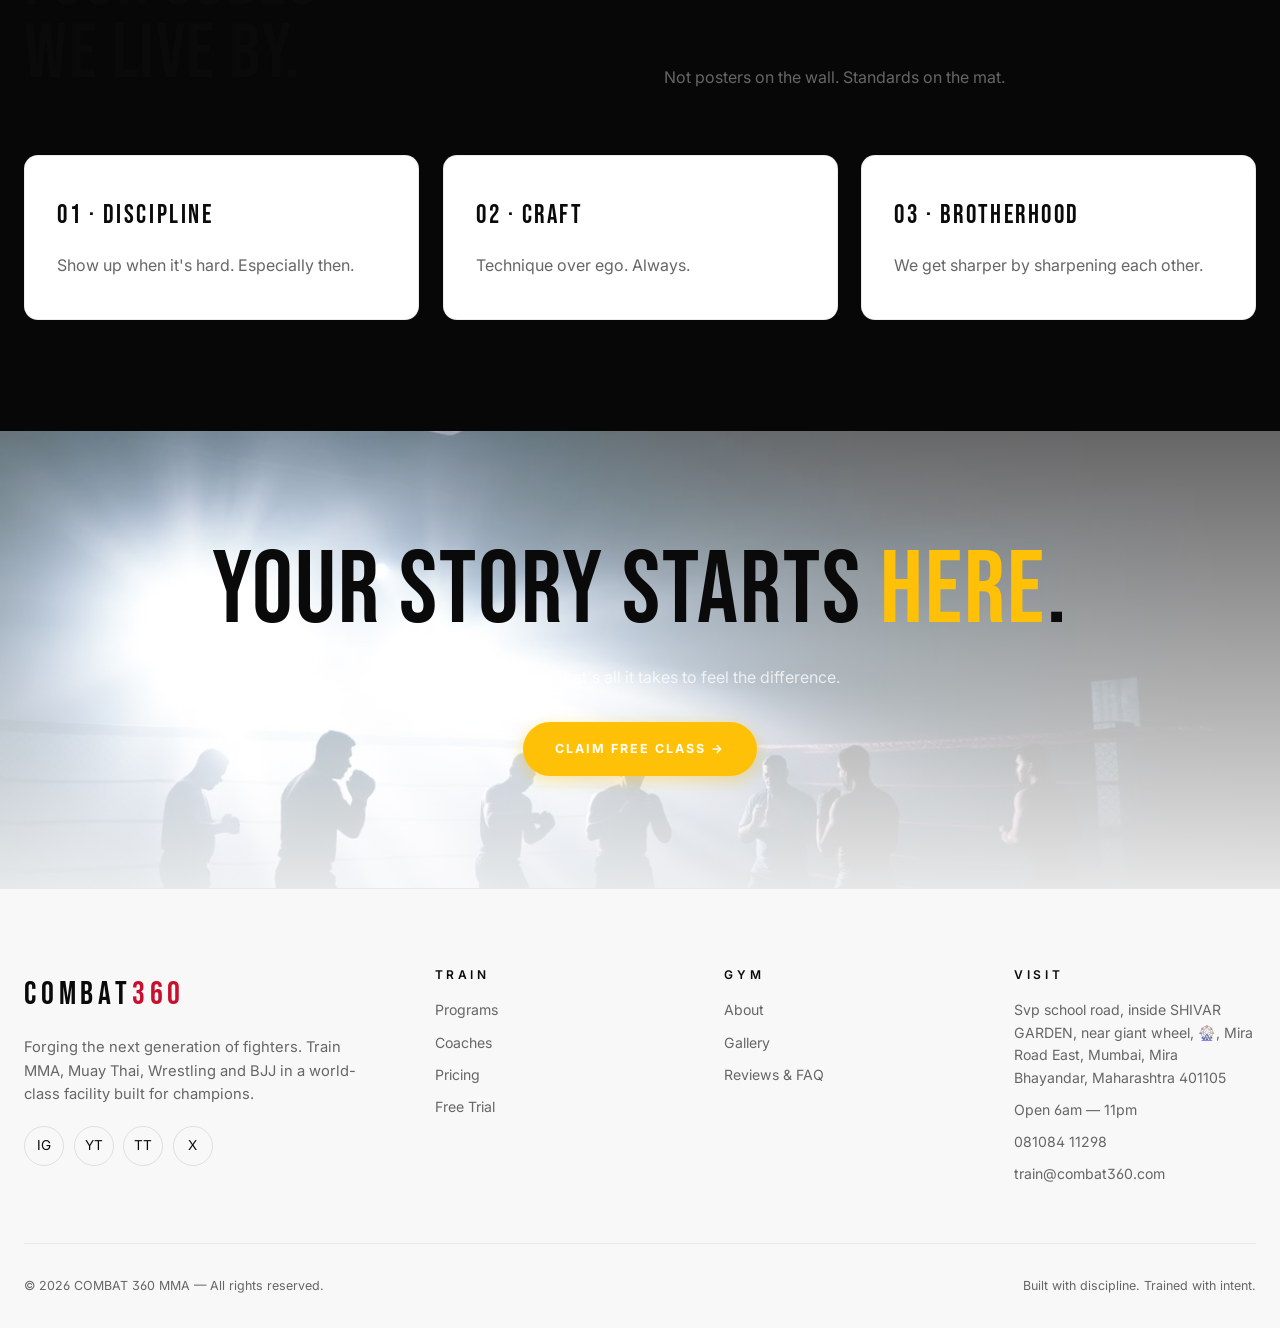
==== commit 940ebb50: "new" ====
--- a/about.html
+++ b/about.html
@@ -22,12 +22,11 @@
   <ul class="nav-links">
     <li><a href="index.html">Home</a></li>
     <li><a href="about.html">About</a></li>
-    <li><a href="programs.html">Programs</a></li>
+    <li><a href="new-to-mma.html">New to MMA</a></li>
     <li><a href="coaches.html">Coaches</a></li>
     <li><a href="gallery.html">Gallery</a></li>
     <li><a href="pricing.html">Pricing</a></li>
-    <li><a href="testimonials.html">Reviews</a></li>
-    <li><a href="faq.html">FAQ</a></li>
+    <li><a href="reviews-faq.html">Reviews & FAQ</a></li>
     <li><a href="contact.html">Contact</a></li>
   </ul>
   <a href="booking.html" class="nav-cta">Free Trial</a>
@@ -38,12 +37,11 @@
   <ul>
     <li><a href="index.html">Home</a></li>
     <li><a href="about.html">About</a></li>
-    <li><a href="programs.html">Programs</a></li>
+    <li><a href="new-to-mma.html">New to MMA</a></li>
     <li><a href="coaches.html">Coaches</a></li>
     <li><a href="gallery.html">Gallery</a></li>
     <li><a href="pricing.html">Pricing</a></li>
-    <li><a href="testimonials.html">Reviews</a></li>
-    <li><a href="faq.html">FAQ</a></li>
+    <li><a href="reviews-faq.html">Reviews & FAQ</a></li>
     <li><a href="contact.html">Contact</a></li>
     <li><a href="booking.html">Free Trial →</a></li>
   </ul>
@@ -123,8 +121,7 @@
         <ul>
           <li><a href="about.html">About</a></li>
           <li><a href="gallery.html">Gallery</a></li>
-          <li><a href="testimonials.html">Reviews</a></li>
-          <li><a href="faq.html">FAQ</a></li>
+          <li><a href="reviews-faq.html">Reviews & FAQ</a></li>
         </ul>
       </div>
       <div class="foot-col">
--- a/css/style.css
+++ b/css/style.css
@@ -3,16 +3,18 @@
    ============================================ */
 
 :root{
-  --black:#0a0a0a;
-  --black-2:#111111;
-  --black-3:#1a1a1a;
-  --off-white:#f4f1ec;
-  --white:#ffffff;
-  --gray:#8a8a8a;
-  --gray-2:#3a3a3a;
+  --black:#ffffff;
+  --black-2:#f8f8f8;
+  --black-3:#eeeeee;
+  --off-white:#1a1a1a;
+  --white:#0a0a0a;
+  --gray:#666666;
+  --gray-2:#dddddd;
   --metal:#c9c9c9;
   --blood:#c8102e;
   --blood-glow:rgba(200,16,46,.55);
+  --yellow:#ffc107;
+  --yellow-glow:rgba(255,193,7,.4);
   --radius:14px;
   --ease:cubic-bezier(.7,0,.3,1);
   --container:1280px;
@@ -37,8 +39,8 @@
 
 /* Scrollbar */
 ::-webkit-scrollbar{width:8px;height:8px}
-::-webkit-scrollbar-track{background:#000}
-::-webkit-scrollbar-thumb{background:var(--blood);border-radius:4px}
+::-webkit-scrollbar-track{background:var(--black-3)}
+::-webkit-scrollbar-thumb{background:var(--yellow);border-radius:4px}
 
 /* Typography */
 h1,h2,h3,h4,.display{
@@ -49,6 +51,7 @@
   text-transform:uppercase;
   color:var(--white);
 }
+.accent{color:var(--yellow);font-style:italic}
 h1{font-size:clamp(3rem,9vw,8.5rem)}
 h2{font-size:clamp(2.2rem,6vw,5rem)}
 h3{font-size:clamp(1.5rem,3vw,2.4rem)}
@@ -57,7 +60,7 @@
   font-size:.75rem;
   letter-spacing:.35em;
   text-transform:uppercase;
-  color:var(--blood);
+  color:var(--yellow);
   font-weight:600;
   margin-bottom:1rem;
   display:inline-flex;
@@ -76,22 +79,23 @@
   width:calc(100% - 32px);max-width:1320px;z-index:1000;
   display:flex;align-items:center;justify-content:space-between;
   padding:14px 22px;
-  background:rgba(15,15,15,.55);
-  backdrop-filter:blur(18px) saturate(140%);
-  -webkit-backdrop-filter:blur(18px) saturate(140%);
-  border:1px solid rgba(255,255,255,.07);
+  background:rgba(255,255,255,.75);
+  backdrop-filter:blur(18px) saturate(160%);
+  -webkit-backdrop-filter:blur(18px) saturate(160%);
+  border:1px solid rgba(0,0,0,.08);
   border-radius:999px;
   transition:all .4s var(--ease);
 }
 .nav.scrolled{
-  background:rgba(10,10,10,.85);
-  border-color:rgba(255,255,255,.12);
+  background:rgba(255,255,255,.95);
+  border-color:rgba(0,0,0,.12);
   top:10px;
 }
 .nav-logo{
   font-family:'Bebas Neue',sans-serif;
   font-size:1.4rem;letter-spacing:.18em;color:#fff;
   display:flex;align-items:center;gap:.5rem;
+  color:var(--white);
 }
 .nav-logo span{color:var(--blood)}
 .nav-links{display:flex;gap:.4rem;list-style:none}
@@ -105,7 +109,7 @@
   background:var(--blood);transition:all .35s var(--ease);transform:translateX(-50%);
   box-shadow:0 0 8px var(--blood-glow);
 }
-.nav-links a:hover,.nav-links a.active{color:#fff}
+.nav-links a:hover,.nav-links a.active{color:var(--white)}
 .nav-links a:hover::after,.nav-links a.active::after{width:60%}
 
 .nav-cta{
@@ -118,29 +122,48 @@
 .nav-cta:hover{transform:translateY(-2px);box-shadow:0 8px 30px var(--blood-glow)}
 
 .hamburger{display:none;width:42px;height:42px;border-radius:50%;
-  background:rgba(255,255,255,.06);position:relative;border:1px solid rgba(255,255,255,.1)}
+  background:transparent;position:relative;border:none}
 .hamburger span{
-  position:absolute;left:11px;width:20px;height:2px;background:#fff;
+  position:absolute;right:8px;width:24px;height:2px;background:var(--white);
   transition:all .35s var(--ease);
 }
-.hamburger span:nth-child(1){top:15px}
-.hamburger span:nth-child(2){top:20px;width:14px}
-.hamburger span:nth-child(3){top:25px}
-.hamburger.active span:nth-child(1){top:20px;transform:rotate(45deg)}
+.hamburger span:nth-child(1){top:14px}
+.hamburger span:nth-child(2){top:20px;width:16px}
+.hamburger span:nth-child(3){top:26px}
+.hamburger.active span:nth-child(1){top:20px;transform:rotate(45deg);width:24px}
 .hamburger.active span:nth-child(2){opacity:0}
-.hamburger.active span:nth-child(3){top:20px;transform:rotate(-45deg);width:20px}
+.hamburger.active span:nth-child(3){top:20px;transform:rotate(-45deg);width:24px}
 
 .mobile-menu{
-  position:fixed;inset:0;background:#000;z-index:999;
+  position:fixed;inset:0;background:rgba(255,255,255,0.98);z-index:999;
   display:flex;align-items:center;justify-content:center;
   opacity:0;visibility:hidden;transition:all .5s var(--ease);
+  backdrop-filter:blur(25px);
+  -webkit-backdrop-filter:blur(25px);
+}
+.mobile-menu::before{
+  content:"COMBAT";
+  position:absolute;
+  top:50%;
+  left:50%;
+  transform:translate(-50%,-50%);
+  font-family:'Bebas Neue',sans-serif;
+  font-size:25vw;
+  color:rgba(0,0,0,0.03);
+  z-index:-1;
+  letter-spacing:0.05em;
 }
 .mobile-menu.open{opacity:1;visibility:visible}
-.mobile-menu ul{list-style:none;text-align:center}
+.mobile-menu ul{
+  list-style:none;
+  text-align:left;
+  border-left:2px solid var(--yellow);
+  padding-left:2rem;
+}
 .mobile-menu li{overflow:hidden;margin:.4rem 0}
 .mobile-menu a{
   font-family:'Bebas Neue',sans-serif;font-size:clamp(2rem,8vw,3.5rem);
-  color:#fff;letter-spacing:.08em;display:inline-block;
+  color:var(--white);letter-spacing:.08em;display:inline-block;
   transform:translateY(120%);transition:all .6s var(--ease);
   position:relative;
 }
@@ -155,6 +178,7 @@
 .mobile-menu li:nth-child(8) a{transition-delay:.4s}
 .mobile-menu li:nth-child(9) a{transition-delay:.45s}
 .mobile-menu li:nth-child(10) a{transition-delay:.5s}
+.mobile-menu li:nth-child(10) a{transition-delay:.5s;color:var(--blood)}
 .mobile-menu a:hover{color:var(--blood)}
 
 @media(max-width:980px){
@@ -183,35 +207,94 @@
 /* ============== HERO ============== */
 .hero{
   min-height:100vh;position:relative;display:flex;align-items:center;
-  overflow:hidden;padding:8rem 0 4rem;
-}
-.hero-bg{
+  overflow:hidden;padding:20rem 0 6rem; /* Shifted further down to make video subject 100% visible */
+}
+
+/* New: Video Background for Hero */
+.hero-video-background {
   position:absolute;inset:0;z-index:0;
-  background:url('../assets/images/hero-fighter.jpg') center/cover no-repeat;
-  filter:contrast(1.1) brightness(.55) saturate(.85);
-}
-.hero-bg::after{
+  background: transparent; /* Removed black fallback to prevent "surprising" flashes */
+}
+.hero-video-background video {
+  position: absolute;
+  top: 50%;
+  left: 50%;
+  /* GPU-Accelerated Rotation: translate3d is faster than translate/translateZ */
+  transform: translate3d(-50%, -50%, 0) rotate(270deg);
+  will-change: transform; 
+  backface-visibility: hidden;
+  perspective: 1000;
+  
+  /* When rotating 270deg, we must swap viewport width/height to cover the screen */
+  min-width: 100vh;
+  min-height: 100vw;
+  width: auto;
+  height: auto;
+  object-fit: cover;
+  display: block;
+  filter: none; /* Removing filter from video to stop lag */
+}
+.hero-video-background::after {
   content:"";position:absolute;inset:0;
   background:
-    radial-gradient(ellipse at 50% 100%,rgba(200,16,46,.18),transparent 55%),
-    linear-gradient(180deg,rgba(0,0,0,.35) 0%,rgba(0,0,0,.55) 50%,#0a0a0a 100%),
-    linear-gradient(90deg,rgba(0,0,0,.7) 0%,transparent 50%,rgba(0,0,0,.7) 100%);
-}
-.hero-grain{
-  position:absolute;inset:0;z-index:1;opacity:.07;pointer-events:none;
+    /* Light theme fading */
+    linear-gradient(180deg, rgba(255,255,255,0.1) 0%, rgba(255,255,255,0.4) 60%, var(--black) 100%),
+    radial-gradient(circle at center, transparent 0%, rgba(255,255,255,0.3) 100%);
+  z-index: 2; /* Above the video, below other atmospheric effects */
+}
+
+/* Original .hero-bg is replaced by .hero-video-background and its ::after */
+/* .hero-bg was here, now removed */
+
+/* Cinematic Smoke/Fog Overlay */
+.hero-smoke {
+  position: absolute; inset: 0; z-index: 3; opacity: 0.4; pointer-events: none;
+  background: url('https://www.transparenttextures.com/patterns/asfalt-dark.png'); /* Subtle texture base */
+  filter: invert(1);
+}
+.hero-smoke::after {
+  content: ""; position: absolute; inset: 0;
+  background: radial-gradient(circle at 50% 50%, rgba(255,193,7,0.03), transparent 70%);
+  filter: blur(60px); animation: smokeDrift 20s linear infinite;
+}
+@keyframes smokeDrift {
+  0% { transform: translate(-5%) rotate(0deg) scale(1); }
+  50% { transform: translate(5%) rotate(2deg) scale(1.1); }
+  100% { transform: translate(-5%) rotate(0deg) scale(1); }
+}
+/* Premium Lighting Spotlight */
+.hero-lighting {
+  position: absolute; inset: 0; z-index: 4; pointer-events: none;
+  background: radial-gradient(circle at var(--mouse-x, 50%) var(--mouse-y, 50%), rgba(255,193,7,0.08) 0%, transparent 40%);
+  mix-blend-mode: screen;
+}
+/* Cinematic Red Embers Container */
+.hero-particles {
+  position: absolute; inset: 0; z-index: 5; pointer-events: none; overflow: hidden;
+}
+.ember {
+  position: absolute; background: var(--yellow); border-radius: 50%;
+  filter: blur(1.5px); box-shadow: 0 0 10px var(--yellow);
+  will-change: transform, opacity;
+  opacity: 0;
+}
+
+.hero-grain {
+  position:absolute;inset:0;z-index: 6;opacity:.07;pointer-events:none;
   background-image:url("data:image/svg+xml,%3Csvg viewBox='0 0 200 200' xmlns='http://www.w3.org/2000/svg'%3E%3Cfilter id='n'%3E%3CfeTurbulence type='fractalNoise' baseFrequency='.9'/%3E%3C/filter%3E%3Crect width='100%25' height='100%25' filter='url(%23n)'/%3E%3C/svg%3E");
-}
-.hero .container{position:relative;z-index:2}
+  filter: invert(1);
+}
+.hero .container{position:relative;z-index:20} /* Higher z-index to ensure visibility */
 .hero-tag{
   display:inline-flex;align-items:center;gap:.7rem;
   padding:.5rem 1rem;border:1px solid rgba(255,255,255,.15);
   border-radius:999px;font-size:.72rem;letter-spacing:.25em;text-transform:uppercase;
-  background:rgba(255,255,255,.03);backdrop-filter:blur(8px);
+  background:rgba(0,0,0,.03);backdrop-filter:blur(8px);
   margin-bottom:2rem;
 }
 .hero-tag .pulse-dot{
-  width:8px;height:8px;border-radius:50%;background:var(--blood);
-  box-shadow:0 0 0 0 var(--blood);animation:pulse 2s infinite;
+  width:8px;height:8px;border-radius:50%;background:var(--yellow);
+  box-shadow:0 0 0 0 var(--yellow);animation:pulse 2s infinite;
 }
 @keyframes pulse{
   0%{box-shadow:0 0 0 0 rgba(200,16,46,.7)}
@@ -224,59 +307,72 @@
 }
 .hero h1 .line{display:block;overflow:hidden}
 .hero h1 .line span{display:inline-block}
-.hero h1 .accent{color:var(--blood);font-style:italic}
+.hero h1 .accent{color:var(--yellow);font-style:italic}
 .hero-sub{
-  max-width:560px;font-size:1.05rem;color:rgba(244,241,236,.75);
+  max-width:560px;font-size:1.05rem;color:rgba(0,0,0,.65);
   margin-bottom:2.5rem;
 }
 .hero-actions{display:flex;flex-wrap:wrap;gap:1rem}
 .hero-meta{
-  position:absolute;bottom:2rem;left:0;right:0;z-index:3;
+  position:absolute;bottom:2rem;left:0;right:0;z-index:11;
   display:flex;justify-content:space-between;align-items:flex-end;
-  padding:0 2rem;color:rgba(255,255,255,.55);font-size:.72rem;letter-spacing:.25em;text-transform:uppercase;
+  padding:0 2rem;color:rgba(0,0,0,.45);font-size:.72rem;letter-spacing:.25em;text-transform:uppercase;
 }
 .hero-meta .vert{writing-mode:vertical-rl;transform:rotate(180deg)}
 .scroll-cue{
-  display:flex;flex-direction:column;align-items:center;gap:.6rem;color:#fff;
+  display:flex;flex-direction:column;align-items:center;gap:.6rem;color:var(--white);
 }
 .scroll-cue .line-anim{
-  width:1px;height:46px;background:rgba(255,255,255,.2);position:relative;overflow:hidden;
+  width:1px;height:46px;background:rgba(0,0,0,.15);position:relative;overflow:hidden;
 }
 .scroll-cue .line-anim::after{
-  content:"";position:absolute;top:-50%;left:0;width:100%;height:50%;background:#fff;
+  content:"";position:absolute;top:-50%;left:0;width:100%;height:50%;background:var(--white);
   animation:scrollLine 1.8s infinite var(--ease);
 }
 @keyframes scrollLine{to{top:100%}}
 
-/* Floating glove */
-.hero-glove{
-  position:absolute;right:-60px;bottom:-40px;width:min(45vw,520px);z-index:2;
-  filter:drop-shadow(0 30px 60px rgba(200,16,46,.35));
-  animation:floatGlove 6s ease-in-out infinite;
-  pointer-events:none;
-}
-@keyframes floatGlove{
-  0%,100%{transform:translateY(0) rotate(-8deg)}
-  50%{transform:translateY(-25px) rotate(-12deg)}
-}
 @media(max-width:768px){
-  .hero-glove{width:60vw;right:-30px;bottom:-20px;opacity:.55}
+  .hero{padding-top: 12rem;}
   .hero-meta{display:none}
+}
+
+/* ============== OWNER INTRO VIDEO ============== */
+.owner-video-card {
+  width: 100%;
+  max-width: 420px;
+  margin: 0 auto;
+  aspect-ratio: 9 / 16;
+  background: #000;
+  border-radius: 24px;
+  overflow: hidden;
+  border: 1px solid rgba(255, 255, 255, 0.1);
+  box-shadow: 0 30px 60px rgba(0,0,0,0.8), 0 0 40px rgba(255, 193, 7, 0.05);
+  /* Hardware acceleration for lag-free playback */
+  transform: translateZ(0);
+  will-change: transform;
+}
+
+.intro-video-player {
+  width: 100%;
+  height: 100%;
+  object-fit: cover;
+  display: block;
+  /* Standard orientation - no rotation needed for vertical files */
 }
 
 /* ============== MARQUEE ============== */
 .marquee{
-  border-top:1px solid rgba(255,255,255,.07);
-  border-bottom:1px solid rgba(255,255,255,.07);
-  overflow:hidden;padding:1.4rem 0;background:#000;
+  border-top:1px solid rgba(0,0,0,.07);
+  border-bottom:1px solid rgba(0,0,0,.07);
+  overflow:hidden;padding:1.4rem 0;background:var(--black-2);
 }
 .marquee-track{
   display:flex;gap:3rem;white-space:nowrap;
   animation:marquee 30s linear infinite;
-  font-family:'Bebas Neue',sans-serif;font-size:1.6rem;letter-spacing:.15em;color:rgba(255,255,255,.4);
+  font-family:'Bebas Neue',sans-serif;font-size:1.6rem;letter-spacing:.15em;color:rgba(0,0,0,.3);
 }
 .marquee-track span{display:flex;align-items:center;gap:3rem}
-.marquee-track .dot{width:10px;height:10px;background:var(--blood);border-radius:50%}
+.marquee-track .dot{width:10px;height:10px;background:var(--yellow);border-radius:50%}
 @keyframes marquee{to{transform:translateX(-50%)}}
 
 /* ============== SECTION HEAD ============== */
@@ -296,20 +392,21 @@
 .split-img:hover img{transform:scale(1.06)}
 .split-img::after{
   content:"";position:absolute;inset:0;
-  background:linear-gradient(180deg,transparent 60%,rgba(0,0,0,.7));
+  background:linear-gradient(180deg,transparent 60%,rgba(255,255,255,.6));
 }
 .split-img .badge{
   position:absolute;left:1.5rem;bottom:1.5rem;z-index:2;
-  font-family:'Bebas Neue',sans-serif;color:#fff;letter-spacing:.1em;
+  font-family:'Bebas Neue',sans-serif;color:var(--white);letter-spacing:.1em;
   font-size:1.1rem;
 }
-.split-img .badge small{display:block;color:var(--blood);font-size:.7rem;letter-spacing:.3em}
+.split-img .badge small{display:block;color:var(--yellow);font-size:.7rem;letter-spacing:.3em}
 
 /* ============== STATS ============== */
-.stats{display:grid;grid-template-columns:repeat(4,1fr);gap:1px;background:rgba(255,255,255,.08);
-  border:1px solid rgba(255,255,255,.08);border-radius:var(--radius);overflow:hidden;margin-top:5rem}
-.stat{background:#0d0d0d;padding:2.2rem 1.5rem;text-align:center}
-.stat-num{font-family:'Bebas Neue',sans-serif;font-size:clamp(2.5rem,5vw,4rem);color:#fff;line-height:1}
+.stats{display:grid;grid-template-columns:repeat(4,1fr);gap:1px;background:rgba(0,0,0,.08);
+  border:1px solid rgba(0,0,0,.08);border-radius:var(--radius);overflow:hidden;margin-top:5rem}
+.stat{background:var(--black);padding:2.2rem 1.5rem;text-align:center}
+.stat-num{font-family:'Bebas Neue',sans-serif;font-size:clamp(2.5rem,5vw,4rem);color:var(--white);line-height:1}
+.stat-num{color:var(--yellow)}
 .stat-label{font-size:.7rem;letter-spacing:.3em;text-transform:uppercase;color:var(--gray);margin-top:.5rem}
 @media(max-width:768px){.stats{grid-template-columns:repeat(2,1fr)}}
 
@@ -319,10 +416,29 @@
 @media(max-width:600px){.programs-grid{grid-template-columns:1fr}}
 .program-card{
   position:relative;border-radius:var(--radius);overflow:hidden;
-  aspect-ratio:4/5;background:#1a1a1a;cursor:pointer;
-  transition:transform .5s var(--ease);
-}
-.program-card:hover{transform:translateY(-6px)}
+  aspect-ratio:4/5;background:var(--black-3);cursor:pointer;
+  transition:transform .1s ease-out, box-shadow .5s var(--ease);
+  transform-style: preserve-3d;
+  perspective: 1000px;
+  will-change: transform;
+  border: 1px solid rgba(0,0,0,.05);
+}
+.program-card:hover{box-shadow: 0 20px 50px rgba(255,193,7,0.15);}
+
+/* Dynamic Shine Effect for high-end feel */
+.program-card::before, .coach-card::before, .price-card::before {
+  content: "";
+  position: absolute;
+  inset: 0;
+  background: radial-gradient(circle at var(--x, 50%) var(--y, 50%), rgba(0,0,0,0.05) 0%, transparent 60%);
+  z-index: 5;
+  pointer-events: none;
+  opacity: 0;
+  transition: opacity 0.3s var(--ease);
+}
+.program-card:active::before, .coach-card:active::before, .price-card:active::before,
+.program-card:hover::before, .coach-card:hover::before, .price-card:hover::before { opacity: 1; }
+
 .program-card .pc-bg{
   position:absolute;inset:0;background-size:cover;background-position:center;
   filter:grayscale(.3) brightness(.7);transition:all .8s var(--ease);
@@ -335,6 +451,7 @@
 .program-card .pc-content{
   position:absolute;inset:0;z-index:2;padding:1.8rem;
   display:flex;flex-direction:column;justify-content:space-between;
+  transform: translateZ(50px); /* Lifts content off the background */
 }
 .program-card .num{font-family:'Bebas Neue',sans-serif;color:rgba(255,255,255,.4);font-size:1rem;letter-spacing:.2em}
 .program-card .info h3{font-size:2rem;margin-bottom:.5rem}
@@ -345,49 +462,55 @@
   border:1px solid rgba(255,255,255,.18);border-radius:999px;margin-right:.4rem;margin-top:.3rem;
   background:rgba(255,255,255,.04);
 }
-.chip.red{border-color:var(--blood);color:#fff;background:rgba(200,16,46,.15)}
+.chip.red{border-color:var(--blood);color:#fff;background:rgba(200,16,46,0.2)}
 
 /* ============== COACHES ============== */
 .coaches-grid{display:grid;grid-template-columns:repeat(3,1fr);gap:1.5rem}
 @media(max-width:900px){.coaches-grid{grid-template-columns:repeat(2,1fr)}}
 @media(max-width:600px){.coaches-grid{grid-template-columns:1fr}}
 .coach-card{
-  position:relative;border-radius:var(--radius);overflow:hidden;background:#111;
-  aspect-ratio:3/4;cursor:pointer;transition:transform .5s var(--ease);
-}
-.coach-card:hover{transform:translateY(-6px)}
+  position:relative;border-radius:var(--radius);overflow:hidden;background:var(--black-2);
+  aspect-ratio:3/4;cursor:pointer;
+  transition:transform .1s ease-out;
+  transform-style: preserve-3d;
+  perspective: 1000px;
+  will-change: transform;
+  border: 1px solid rgba(0,0,0,0.05);
+}
 .coach-card img{width:100%;height:100%;object-fit:cover;transition:all 1s var(--ease);filter:grayscale(.6) contrast(1.05)}
 .coach-card:hover img{transform:scale(1.08);filter:grayscale(0)}
 .coach-card::after{
-  content:"";position:absolute;inset:0;background:linear-gradient(180deg,transparent 40%,rgba(0,0,0,.95));
+  content:"";position:absolute;inset:0;background:linear-gradient(180deg,transparent 50%,rgba(0,0,0,.85));
 }
 .coach-info{
   position:absolute;left:0;right:0;bottom:0;z-index:2;padding:1.6rem;
+  transform: translateZ(40px);
 }
 .coach-info h3{font-size:1.6rem;margin-bottom:.2rem}
-.coach-info .role{font-size:.7rem;letter-spacing:.3em;color:var(--blood);text-transform:uppercase}
+.coach-info .role{font-size:.7rem;letter-spacing:.3em;color:var(--yellow);text-transform:uppercase}
 .coach-info .know{
   margin-top:1rem;display:inline-flex;align-items:center;gap:.5rem;
   font-size:.72rem;letter-spacing:.2em;text-transform:uppercase;color:#fff;
-  padding-bottom:4px;border-bottom:1px solid rgba(255,255,255,.4);
+  padding-bottom:4px;border-bottom:1px solid rgba(255,255,255,.3);
   transition:all .3s var(--ease);
 }
-.coach-info .know:hover{border-color:var(--blood);color:var(--blood)}
+.coach-info .know:hover{border-color:var(--yellow);color:var(--yellow)}
 .owner-badge{
   position:absolute;top:1rem;left:1rem;z-index:3;
   padding:.35rem .8rem;background:var(--blood);color:#fff;
+  transform: translateZ(60px);
   font-size:.65rem;letter-spacing:.25em;text-transform:uppercase;border-radius:999px;
 }
 
 /* Modal */
 .modal{
-  position:fixed;inset:0;z-index:2000;background:rgba(0,0,0,.92);
+  position:fixed;inset:0;z-index:2000;background:rgba(255,255,255,.92);
   backdrop-filter:blur(20px);display:flex;align-items:center;justify-content:center;
   opacity:0;visibility:hidden;transition:all .5s var(--ease);padding:2rem;
 }
 .modal.open{opacity:1;visibility:visible}
 .modal-card{
-  max-width:1000px;width:100%;background:#0e0e0e;border:1px solid rgba(255,255,255,.08);
+  max-width:1000px;width:100%;background:var(--black);border:1px solid rgba(0,0,0,.08);
   border-radius:var(--radius);overflow:hidden;display:grid;grid-template-columns:1fr 1.2fr;
   transform:scale(.94);transition:transform .6s var(--ease);max-height:90vh;
 }
@@ -395,19 +518,19 @@
 .modal-img{height:100%;min-height:400px;background-size:cover;background-position:center}
 .modal-body{padding:2.5rem;overflow-y:auto}
 .modal-body h3{font-size:2.6rem;margin-bottom:.4rem}
-.modal-body .role{font-size:.7rem;letter-spacing:.3em;color:var(--blood);text-transform:uppercase;margin-bottom:1.5rem}
-.modal-body p{color:rgba(255,255,255,.75);margin-bottom:1.2rem;font-size:.95rem}
+.modal-body .role{font-size:.7rem;letter-spacing:.3em;color:var(--yellow);text-transform:uppercase;margin-bottom:1.5rem}
+.modal-body p{color:rgba(0,0,0,.7);margin-bottom:1.2rem;font-size:.95rem}
 .modal-body ul{list-style:none;margin:1.5rem 0}
-.modal-body li{padding:.6rem 0;border-bottom:1px solid rgba(255,255,255,.06);font-size:.85rem;
-  display:flex;justify-content:space-between;color:rgba(255,255,255,.85)}
-.modal-body li span{color:var(--blood);font-family:'Bebas Neue',sans-serif;letter-spacing:.1em}
+.modal-body li{padding:.6rem 0;border-bottom:1px solid rgba(0,0,0,.06);font-size:.85rem;
+  display:flex;justify-content:space-between;color:rgba(0,0,0,.8)}
+.modal-body li span{color:var(--yellow);font-family:'Bebas Neue',sans-serif;letter-spacing:.1em}
 .modal-close{
   position:absolute;top:1.5rem;right:1.5rem;width:44px;height:44px;
-  border-radius:50%;background:rgba(255,255,255,.1);color:#fff;
+  border-radius:50%;background:rgba(0,0,0,.05);color:var(--white);
   display:flex;align-items:center;justify-content:center;font-size:1.4rem;
   transition:all .3s var(--ease);z-index:5;
 }
-.modal-close:hover{background:var(--blood);transform:rotate(90deg)}
+.modal-close:hover{background:var(--yellow);color:var(--black);transform:rotate(90deg)}
 @media(max-width:768px){
   .modal-card{grid-template-columns:1fr;max-height:95vh}
   .modal-img{min-height:240px}
@@ -433,83 +556,105 @@
 /* ============== TESTIMONIALS ============== */
 .swiper-container{padding:1rem 0 3rem}
 .testi-card{
-  background:linear-gradient(180deg,#141414,#0c0c0c);
-  border:1px solid rgba(255,255,255,.06);
+  background:var(--black-2);
+  border:1px solid rgba(0,0,0,.06);
   border-radius:var(--radius);padding:2.2rem;height:100%;
   transition:all .4s var(--ease);
 }
-.testi-card:hover{border-color:rgba(200,16,46,.4);transform:translateY(-4px)}
-.testi-stars{color:#ffc107;margin-bottom:1rem;letter-spacing:.2em}
-.testi-card p{color:rgba(255,255,255,.85);font-size:.95rem;margin-bottom:1.5rem;font-style:italic}
+.testi-card:hover{border-color:var(--yellow-glow);transform:translateY(-4px)}
+.testi-stars{color:var(--yellow);margin-bottom:1rem;letter-spacing:.2em}
+.testi-card p{color:rgba(0,0,0,.75);font-size:.95rem;margin-bottom:1.5rem;font-style:italic}
 .testi-meta{display:flex;align-items:center;gap:.9rem}
 .testi-avatar{
-  width:48px;height:48px;border-radius:50%;background:var(--blood);
-  display:flex;align-items:center;justify-content:center;color:#fff;font-weight:700;
+  width:48px;height:48px;border-radius:50%;background:var(--yellow);
+  display:flex;align-items:center;justify-content:center;font-weight:700;
   font-family:'Bebas Neue',sans-serif;font-size:1.2rem;letter-spacing:.05em;
+  color:var(--black);
 }
 .testi-name{font-weight:600;font-size:.95rem}
 .testi-role{font-size:.75rem;color:var(--gray)}
 
-.swiper-button-next,.swiper-button-prev{color:#fff !important;
+.swiper-button-next,.swiper-button-prev{color:var(--white) !important;
   width:46px !important;height:46px !important;background:rgba(255,255,255,.05);
-  border:1px solid rgba(255,255,255,.1);border-radius:50%;backdrop-filter:blur(10px);
+  border:1px solid rgba(0,0,0,.1);border-radius:50%;backdrop-filter:blur(10px);
   transition:all .3s var(--ease);
 }
 .swiper-button-next:hover,.swiper-button-prev:hover{background:var(--blood);border-color:var(--blood)}
 .swiper-button-next::after,.swiper-button-prev::after{font-size:1rem !important;font-weight:700}
-.swiper-pagination-bullet{background:#fff !important}
-.swiper-pagination-bullet-active{background:var(--blood) !important;width:24px !important;border-radius:6px !important;transition:all .3s}
+.swiper-pagination-bullet{background:var(--gray-2) !important}
+.swiper-pagination-bullet-active{background:var(--yellow) !important;width:24px !important;border-radius:6px !important;transition:all .3s}
 
 /* ============== PRICING ============== */
-.pricing-grid{display:grid;grid-template-columns:repeat(3,1fr);gap:1.5rem}
+.pricing-grid{display:grid;grid-template-columns:repeat(auto-fit, minmax(280px, 1fr));gap:1.5rem}
 @media(max-width:900px){.pricing-grid{grid-template-columns:1fr}}
 .price-card{
-  background:#0e0e0e;border:1px solid rgba(255,255,255,.08);border-radius:var(--radius);
-  padding:2.5rem 2rem;position:relative;transition:all .4s var(--ease);
+  background:var(--black);border:1px solid rgba(0,0,0,.08);border-radius:var(--radius);
+  padding:2.5rem 2rem;position:relative;
+  transition:transform .1s ease-out, border-color .4s var(--ease), box-shadow .4s var(--ease);
+  transform-style: preserve-3d;
+  perspective: 1000px;
+  will-change: transform;
 }
 .price-card:hover{transform:translateY(-6px);border-color:rgba(255,255,255,.18)}
 .price-card.featured{
-  background:linear-gradient(180deg,#1a0a0d,#0e0e0e);
-  border-color:rgba(200,16,46,.4);
-  box-shadow:0 20px 60px rgba(200,16,46,.15);
-}
-.price-card .tier{font-family:'Bebas Neue',sans-serif;font-size:1.6rem;letter-spacing:.1em;color:#fff}
+  background:linear-gradient(180deg,rgba(255,193,7,0.05),var(--black));
+  border-color:var(--yellow);
+  box-shadow:0 20px 60px rgba(255,193,7,0.15);
+}
+.price-card .tier{font-family:'Bebas Neue',sans-serif;font-size:1.6rem;letter-spacing:.1em;color:var(--white)}
 .price-card .tag{
   position:absolute;top:1.5rem;right:1.5rem;font-size:.65rem;letter-spacing:.25em;
-  text-transform:uppercase;color:var(--blood);
-}
-.price{font-family:'Bebas Neue',sans-serif;font-size:4rem;color:#fff;line-height:1;margin:1rem 0}
+  text-transform:uppercase;color:var(--yellow);border:1px solid var(--yellow);
+  padding: 0.3rem 0.7rem; border-radius: 99px; background: rgba(200,16,46,0.05);
+}
+.price-card .tag.discount {
+  top: 3.5rem; /* Stacked below the first tag */
+  background: var(--yellow);
+  color: var(--black);
+  border-color: var(--yellow);
+}
+.old-price {
+  font-size: 1.8rem;
+  color: var(--gray);
+  text-decoration: line-through;
+  margin-right: 0.8rem;
+  opacity: 0.6;
+  font-family: 'Inter', sans-serif;
+  font-weight: 400;
+  vertical-align: middle;
+}
+.price{font-family:'Bebas Neue',sans-serif;font-size:4rem;color:var(--white);line-height:1;margin:1rem 0; display: flex; align-items: baseline; flex-wrap: wrap; gap: 0.5rem;}
 .price small{font-size:.9rem;color:var(--gray);font-family:'Inter',sans-serif;letter-spacing:.05em}
 .price-card ul{list-style:none;margin:1.5rem 0 2rem}
-.price-card li{padding:.6rem 0;color:rgba(255,255,255,.78);font-size:.9rem;display:flex;align-items:center;gap:.6rem}
-.price-card li::before{content:"→";color:var(--blood);font-weight:700}
+.price-card li{padding:.6rem 0;color:rgba(0,0,0,.7);font-size:.9rem;display:flex;align-items:center;gap:.6rem}
+.price-card li::before{content:"→";color:var(--yellow);font-weight:700}
 .price-card .btn{width:100%;justify-content:center}
 
 /* ============== FAQ ============== */
 .faq{max-width:880px;margin:0 auto}
 .faq-item{
-  border-bottom:1px solid rgba(255,255,255,.08);
+  border-bottom:1px solid rgba(0,0,0,.08);
 }
 .faq-q{
   width:100%;padding:1.6rem 0;display:flex;justify-content:space-between;align-items:center;
   text-align:left;font-family:'Bebas Neue',sans-serif;font-size:1.4rem;letter-spacing:.05em;
-  color:#fff;
+  color:var(--white);
 }
 .faq-q .icon{
-  width:36px;height:36px;border-radius:50%;border:1px solid rgba(255,255,255,.2);
+  width:36px;height:36px;border-radius:50%;border:1px solid rgba(0,0,0,.1);
   display:flex;align-items:center;justify-content:center;transition:all .3s var(--ease);
-  font-size:1rem;
-}
-.faq-item.open .faq-q .icon{background:var(--blood);border-color:var(--blood);transform:rotate(45deg)}
+  font-size:1rem;color:var(--white);
+}
+.faq-item.open .faq-q .icon{background:var(--yellow);border-color:var(--yellow);color:var(--black);transform:rotate(45deg)}
 .faq-a{
   max-height:0;overflow:hidden;transition:max-height .5s var(--ease);
-  color:rgba(255,255,255,.7);
+  color:rgba(0,0,0,.6);
 }
 .faq-item.open .faq-a{max-height:300px;padding-bottom:1.6rem}
 
 /* ============== FORM ============== */
 .form-card{
-  background:#0e0e0e;border:1px solid rgba(255,255,255,.08);
+  background:var(--black);border:1px solid rgba(0,0,0,.08);
   border-radius:var(--radius);padding:2.5rem;
 }
 .form-row{display:grid;grid-template-columns:1fr 1fr;gap:1rem}
@@ -520,12 +665,12 @@
   color:var(--gray);margin-bottom:.5rem;
 }
 .field input,.field select,.field textarea{
-  width:100%;padding:.95rem 1rem;background:#000;border:1px solid rgba(255,255,255,.1);
-  color:#fff;font-family:inherit;font-size:.95rem;border-radius:8px;
+  width:100%;padding:.95rem 1rem;background:var(--black-2);border:1px solid rgba(0,0,0,.1);
+  color:var(--white);font-family:inherit;font-size:.95rem;border-radius:8px;
   transition:all .3s var(--ease);
 }
 .field input:focus,.field select:focus,.field textarea:focus{
-  outline:none;border-color:var(--blood);box-shadow:0 0 0 3px rgba(200,16,46,.15);
+  outline:none;border-color:var(--yellow);box-shadow:0 0 0 3px var(--yellow-glow);
 }
 .field textarea{resize:vertical;min-height:120px}
 .field.error input,.field.error select,.field.error textarea{border-color:var(--blood)}
@@ -550,14 +695,14 @@
 /* Floating CTA */
 .float-cta{
   position:fixed;right:24px;bottom:24px;z-index:900;
-  background:var(--blood);color:#fff;padding:1rem 1.4rem;border-radius:999px;
+  background:var(--yellow);color:var(--black);padding:1rem 1.4rem;border-radius:999px;
   font-size:.78rem;font-weight:700;letter-spacing:.15em;text-transform:uppercase;
-  box-shadow:0 10px 40px var(--blood-glow);
+  box-shadow:0 10px 40px var(--yellow-glow);
   display:none;align-items:center;gap:.6rem;transition:all .3s var(--ease);
   animation:floatBob 3s ease-in-out infinite;
 }
 .float-cta.visible{display:inline-flex}
-.float-cta:hover{transform:translateY(-4px);box-shadow:0 16px 50px var(--blood-glow)}
+.float-cta:hover{transform:translateY(-4px);box-shadow:0 16px 50px var(--yellow-glow)}
 @keyframes floatBob{0%,100%{transform:translateY(0)}50%{transform:translateY(-6px)}}
 
 /* ============== CTA BANNER ============== */
@@ -565,31 +710,31 @@
   position:relative;padding:7rem 0;text-align:center;overflow:hidden;
   background:url('../assets/images/gallery-3.jpg') center/cover no-repeat;
 }
-.cta-banner::after{content:"";position:absolute;inset:0;background:linear-gradient(180deg,rgba(0,0,0,.6),rgba(10,10,10,.95))}
+.cta-banner::after{content:"";position:absolute;inset:0;background:linear-gradient(180deg,rgba(255,255,255,.4),rgba(255,255,255,.9))}
 .cta-banner .container{position:relative;z-index:2}
-.cta-banner h2{font-size:clamp(2.5rem,8vw,7rem);margin-bottom:1.5rem}
-.cta-banner h2 em{color:var(--blood);font-style:normal}
+.cta-banner h2{font-size:clamp(2.5rem,8vw,7rem);margin-bottom:1.5rem;color:var(--white)}
+.cta-banner h2 em{color:var(--yellow);font-style:normal}
 
 /* ============== FOOTER ============== */
-footer{padding:5rem 0 2rem;background:#060606;border-top:1px solid rgba(255,255,255,.06)}
+footer{padding:5rem 0 2rem;background:var(--black-2);border-top:1px solid rgba(0,0,0,.06)}
 .foot-grid{display:grid;grid-template-columns:1.5fr repeat(3,1fr);gap:3rem;margin-bottom:3rem}
 @media(max-width:800px){.foot-grid{grid-template-columns:1fr 1fr;gap:2rem}}
 @media(max-width:500px){.foot-grid{grid-template-columns:1fr}}
-.foot-brand{font-family:'Bebas Neue',sans-serif;font-size:2rem;letter-spacing:.15em;color:#fff;margin-bottom:1rem}
+.foot-brand{font-family:'Bebas Neue',sans-serif;font-size:2rem;letter-spacing:.15em;color:var(--white);margin-bottom:1rem}
 .foot-brand span{color:var(--blood)}
-.foot-col h4{font-size:.75rem;letter-spacing:.3em;color:#fff;margin-bottom:1.2rem;text-transform:uppercase;font-family:'Inter',sans-serif;font-weight:600}
+.foot-col h4{font-size:.75rem;letter-spacing:.3em;color:var(--white);margin-bottom:1.2rem;text-transform:uppercase;font-family:'Inter',sans-serif;font-weight:600}
 .foot-col ul{list-style:none}
 .foot-col li{margin-bottom:.6rem;color:var(--gray);font-size:.88rem}
-.foot-col a:hover{color:#fff}
+.foot-col a:hover{color:var(--white)}
 .socials{display:flex;gap:.6rem;margin-top:1.2rem}
 .socials a{
-  width:40px;height:40px;border-radius:50%;border:1px solid rgba(255,255,255,.12);
-  display:flex;align-items:center;justify-content:center;font-size:.85rem;color:#fff;
+  width:40px;height:40px;border-radius:50%;border:1px solid rgba(0,0,0,.1);
+  display:flex;align-items:center;justify-content:center;font-size:.85rem;color:var(--white);
   transition:all .3s var(--ease);
 }
-.socials a:hover{background:var(--blood);border-color:var(--blood);transform:translateY(-3px)}
+.socials a:hover{background:var(--yellow);border-color:var(--yellow);color:var(--black);transform:translateY(-3px)}
 .foot-bottom{
-  border-top:1px solid rgba(255,255,255,.06);padding-top:2rem;
+  border-top:1px solid rgba(0,0,0,.06);padding-top:2rem;
   display:flex;justify-content:space-between;flex-wrap:wrap;gap:1rem;
   font-size:.78rem;color:var(--gray);
 }
@@ -597,11 +742,11 @@
 /* ============== PAGE HEADER ============== */
 .page-head{
   padding:12rem 0 4rem;text-align:center;position:relative;overflow:hidden;
-  background:linear-gradient(180deg,#0a0a0a,#000);
+  background:linear-gradient(180deg,var(--black-3),var(--black));
 }
 .page-head::before{
   content:"";position:absolute;inset:0;
-  background:radial-gradient(ellipse at top,rgba(200,16,46,.18),transparent 60%);
+  background:radial-gradient(ellipse at top,rgba(255,193,7,0.08),transparent 60%);
 }
 .page-head .container{position:relative;z-index:2}
 .page-head h1{font-size:clamp(3rem,10vw,7rem)}
@@ -632,16 +777,36 @@
   .hero{padding:6rem 0 2rem}
 }
 
+/* Premium Button Conversion Colors */
+.btn-primary {
+  background: var(--yellow);
+  color: var(--black);
+  box-shadow: 0 4px 15px var(--yellow-glow);
+}
+.btn-primary:hover {
+  background: var(--white);
+  transform: translateY(-3px);
+  box-shadow: 0 14px 40px var(--yellow-glow);
+}
+.nav-cta {
+  background: var(--yellow);
+  color: var(--black);
+}
+.nav-cta:hover {
+  background: var(--white);
+  box-shadow: 0 8px 30px var(--yellow-glow);
+}
+
 /* New media query for very small screens (e.g., phones) */
 @media(max-width:480px){
-  .container{padding:0 1rem} /* Reduce container padding for tighter fit */
-  section{padding:4rem 0} /* Further reduce section padding */
-  .hero{padding:5rem 0 1rem} /* Further reduce hero padding */
+  .container{padding:0 1.25rem} /* Reduce container padding for tighter fit */
+  section{padding:3.5rem 0} /* Further reduce section padding for minimal feel */
+  .hero{padding:4.5rem 0 1rem; min-height: 85vh;} /* Tighten hero height for mobile */
 
   /* Adjust font sizes for headings and key text elements */
-  h1{font-size:clamp(2.5rem,9vw,8.5rem)}
-  h2{font-size:clamp(2rem,6vw,5rem)}
-  .hero h1{font-size:clamp(3rem,11vw,9.5rem)}
+  h1{font-size:clamp(2.2rem,10vw,3.5rem)}
+  h2{font-size:clamp(1.8rem,8vw,2.5rem)}
+  .hero h1{font-size:clamp(2.5rem,12vw,4rem); margin-bottom: 1rem;}
   .page-head h1{font-size:clamp(2.5rem,10vw,7rem)}
   .mobile-menu a{font-size:clamp(1.8rem,8vw,3.5rem)}
   .foot-brand{font-size:1.2rem}
@@ -649,10 +814,10 @@
 
   /* Navigation and mobile menu adjustments */
   .nav-logo{font-size:1.2rem}
-  .hamburger{width:38px;height:38px} /* Smaller hamburger icon */
-  .hamburger span{left:9px;width:18px} /* Adjust hamburger lines */
+  .hamburger{width:36px;height:36px} /* Smaller hamburger icon */
+  .hamburger span{right:6px;width:20px} /* Adjust hamburger lines */
   .hamburger span:nth-child(1){top:13px}
-  .hamburger span:nth-child(2){top:18px;width:12px}
+  .hamburger span:nth-child(2){top:18px;width:14px}
   .hamburger span:nth-child(3){top:23px}
   .hamburger.active span:nth-child(1){top:18px;transform:rotate(45deg)}
   .hamburger.active span:nth-child(3){top:18px;transform:rotate(-45deg);width:18px}
@@ -660,20 +825,20 @@
   /* Program cards adjustments */
   .program-card .pc-content{padding:1.2rem}
   .program-card .info h3{font-size:1.6rem}
-  .program-card .info p{font-size:.8rem}
+  .program-card .info p{font-size:.85rem; line-height: 1.4;}
   .chip{padding:.2rem .6rem;font-size:.6rem}
 
   /* Coach cards and modal adjustments */
-  .coach-info{padding:1rem}
+  .coach-info{padding:1.2rem}
   .coach-info h3{font-size:1.4rem}
   .coach-info .role{font-size:.6rem}
   .coach-info .know{font-size:.65rem}
   .owner-badge{padding:.3rem .7rem;font-size:.6rem}
 
   .modal-card{padding:0;border-radius:10px}
-  .modal-body{padding:1.5rem}
-  .modal-body h3{font-size:2rem}
-  .modal-close{width:38px;height:38px;top:1rem;right:1rem;font-size:1.2rem}
+  .modal-body{padding:1.25rem}
+  .modal-body h3{font-size:1.8rem}
+  .modal-close{width:36px;height:36px;top:0.75rem;right:0.75rem;font-size:1.1rem}
 
   /* Testimonial cards adjustments */
   .testi-card{padding:1.5rem}
@@ -683,11 +848,14 @@
   .testi-role{font-size:.7rem}
 
   /* Pricing cards adjustments */
-  .price-card{padding:2rem 1.5rem}
-  .price-card .tier{font-size:1.4rem}
-  .price{font-size:3rem}
-  .price small{font-size:.8rem}
-  .price-card ul{margin:1rem 0 1.5rem} /* Adjust list margin */
+  .price-card{padding:1.75rem 1.25rem}
+  .price-card .tier{font-size:1.3rem}
+  .price-card .tag{top: 1rem; right: 1rem; font-size: 0.55rem;}
+  .price-card .tag.discount{top: 2.6rem;}
+  .price{font-size:2.5rem}
+  .old-price{font-size: 1.2rem; margin-right: 0.3rem;}
+  .price small{font-size:.7rem}
+  .price-card ul{margin:0.75rem 0 1.25rem} /* Adjust list margin */
   .price-card li{font-size:.8rem;padding:.5rem 0}
   .price-card .btn{padding:.9rem 1.5rem;font-size:.7rem}
 
@@ -698,14 +866,17 @@
   .field .err-msg{font-size:.7rem}
 
   /* Floating CTA adjustments */
-  .float-cta{padding:.8rem 1.2rem;font-size:.7rem;right:16px;bottom:16px}
+  .float-cta{padding:0.7rem 1rem;font-size:.65rem;right:12px;bottom:12px}
 
   /* CTA banner adjustments */
-  .cta-banner h2{font-size:clamp(2rem,8vw,7rem)}
+  .cta-banner{padding:4rem 0}
+  .cta-banner h2{font-size:clamp(2rem,9vw,3rem)}
   .cta-banner p{font-size:.9rem}
   .cta-banner .btn{padding:.9rem 1.5rem;font-size:.7rem}
 
   /* Footer adjustments */
+  footer{padding:3.5rem 0 1.5rem}
+  .foot-grid{grid-template-columns: 1fr; gap: 2rem;}
   .foot-grid{gap:1.5rem}
   .foot-brand{font-size:1.8rem}
   .foot-col h4{font-size:.7rem;margin-bottom:1rem}
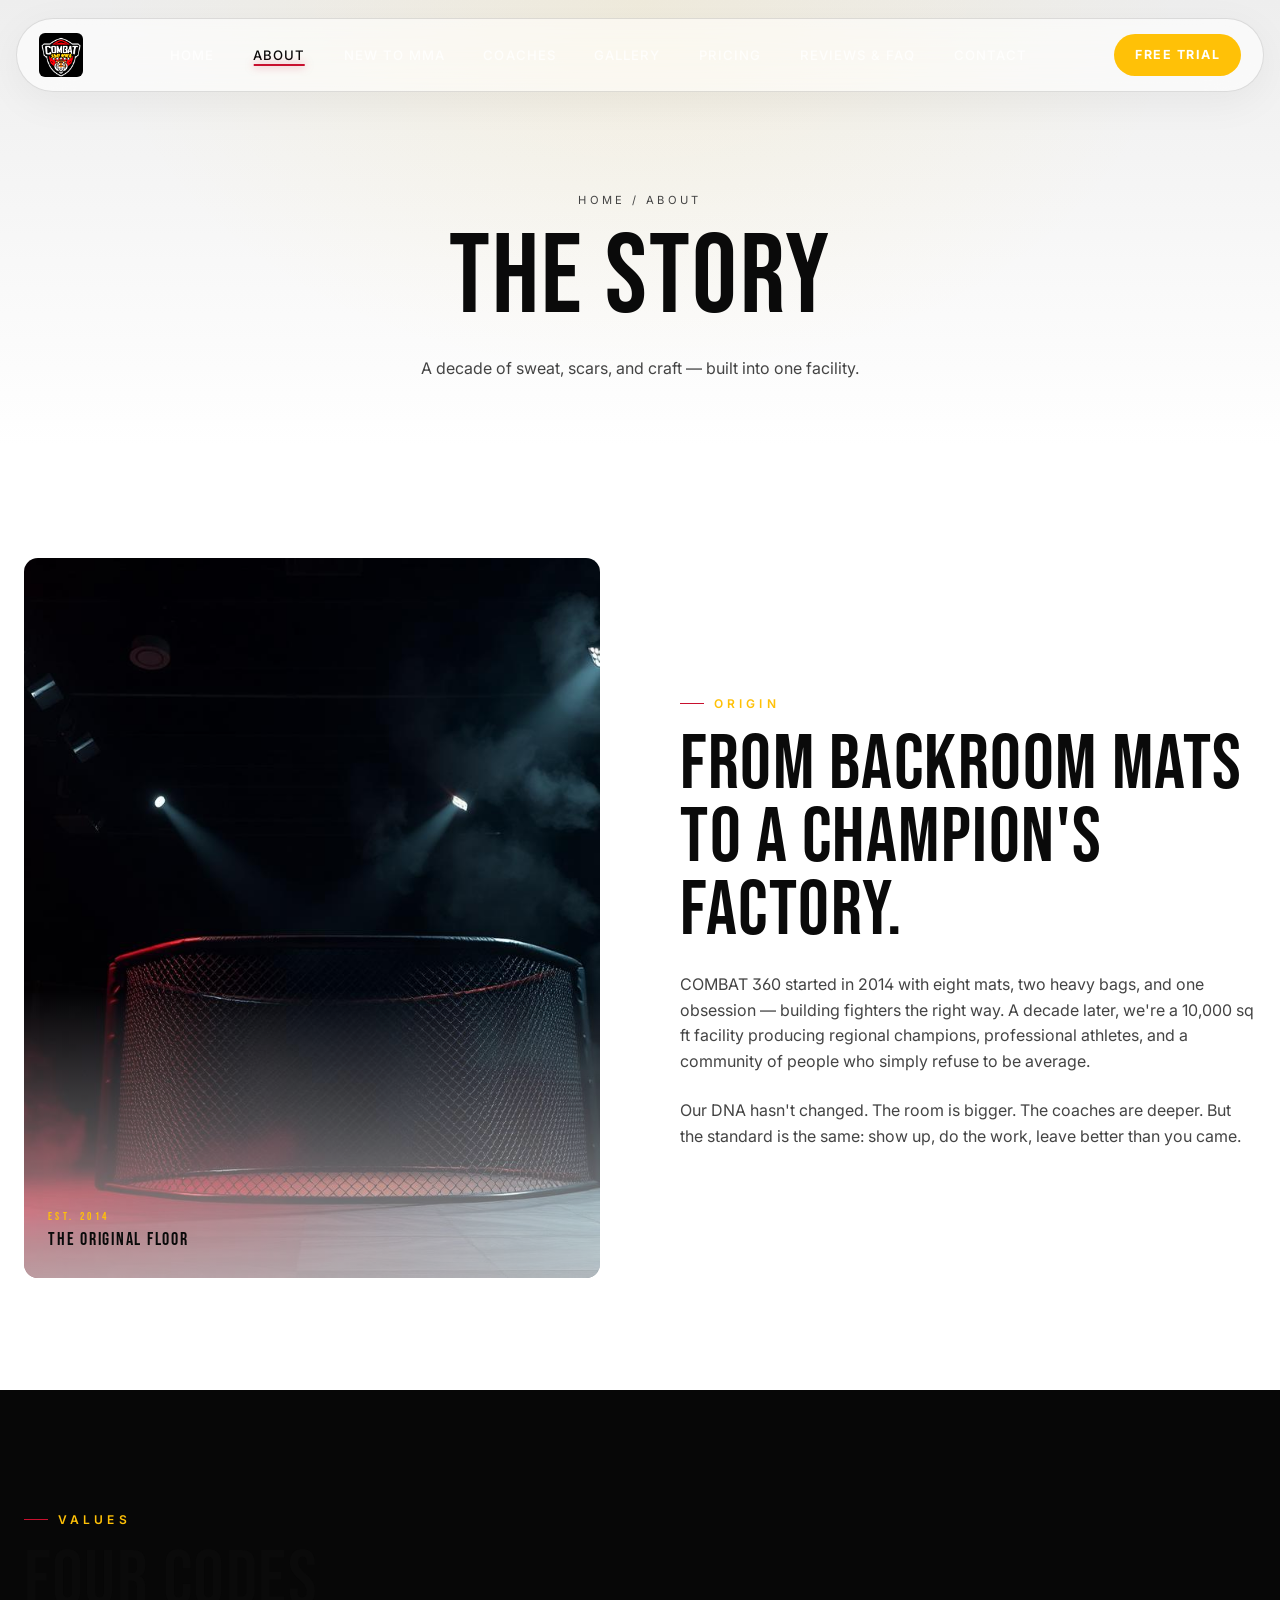
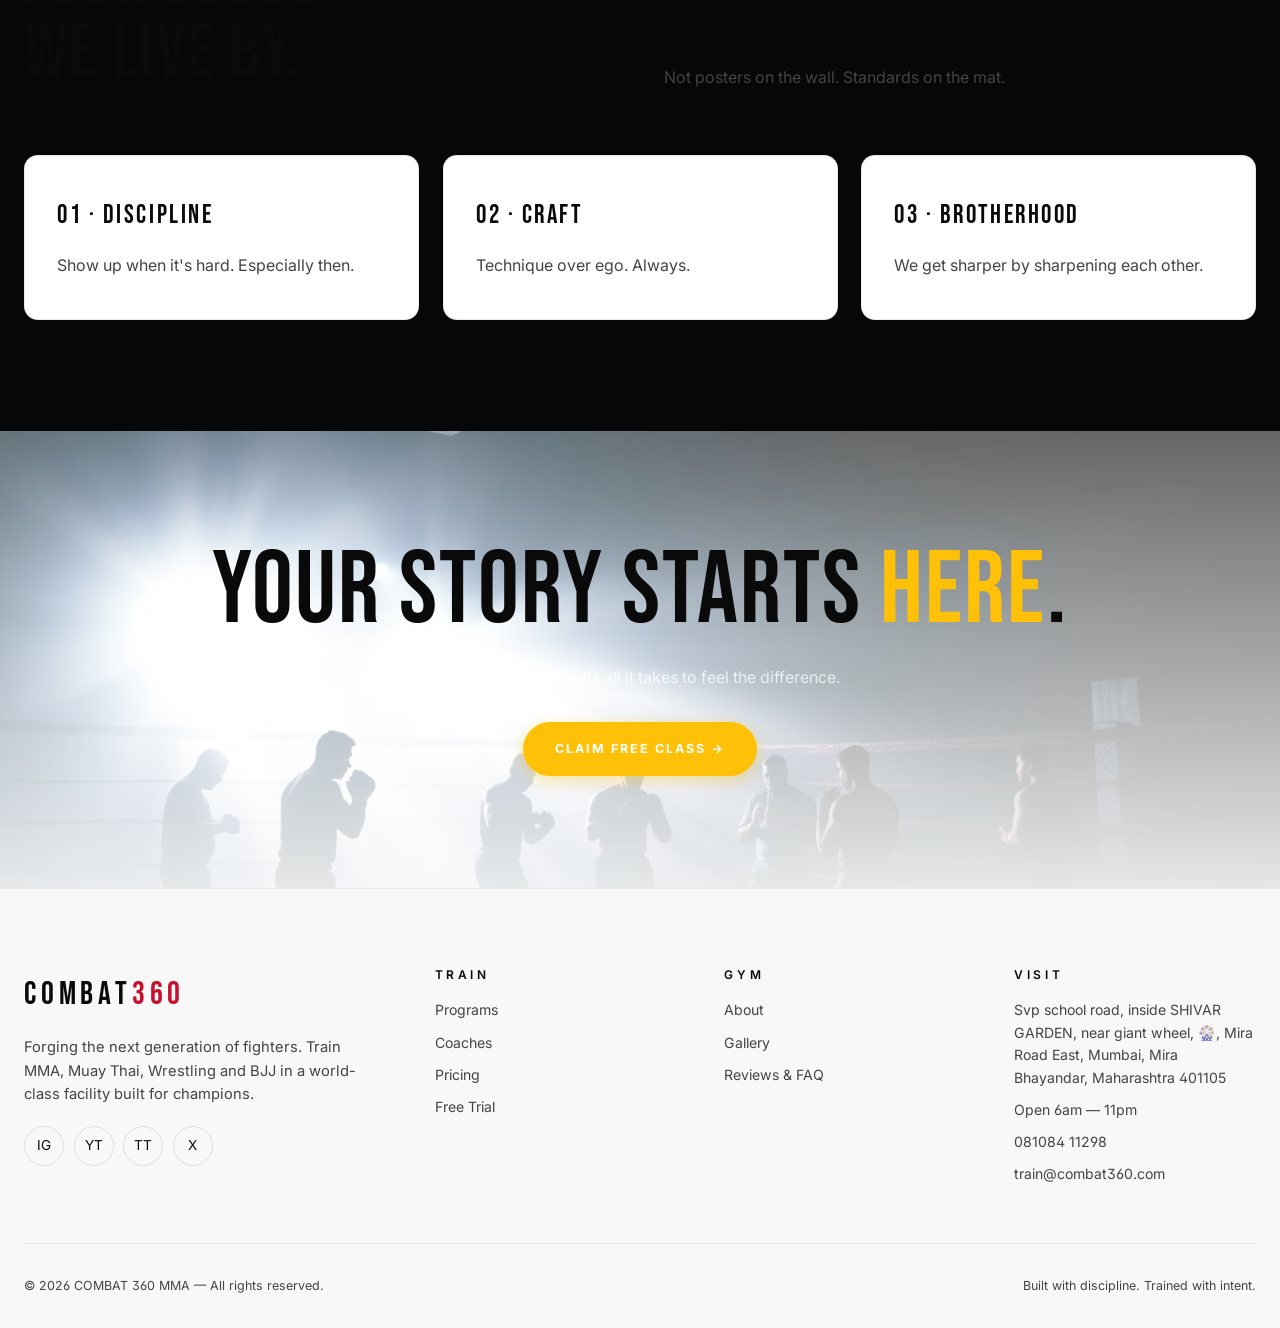
==== commit 9ed7fef9: "new" ====
--- a/about.html
+++ b/about.html
@@ -18,7 +18,9 @@
 <body>
 
 <nav class="nav">
-  <a href="index.html" class="nav-logo">COMBAT<span>360</span></a>
+  <a href="index.html" class="nav-logo">
+    <img src="assets/images/logo.jpg" alt="COMBAT 360 MMA">
+  </a>
   <ul class="nav-links">
     <li><a href="index.html">Home</a></li>
     <li><a href="about.html">About</a></li>
--- a/css/style.css
+++ b/css/style.css
@@ -8,7 +8,7 @@
   --black-3:#eeeeee;
   --off-white:#1a1a1a;
   --white:#0a0a0a;
-  --gray:#666666;
+  --gray:#444444; /* Darkened for better visibility on white backgrounds */
   --gray-2:#dddddd;
   --metal:#c9c9c9;
   --blood:#c8102e;
@@ -28,7 +28,7 @@
   color:var(--off-white);
   line-height:1.6;
   overflow-x:hidden;
-  -webkit-font-smoothing:antialiased;
+  -webkit-font-smoothing: antialiased;
   font-feature-settings:"ss01";
 }
 img{display:block;max-width:100%;height:auto}
@@ -79,12 +79,13 @@
   width:calc(100% - 32px);max-width:1320px;z-index:1000;
   display:flex;align-items:center;justify-content:space-between;
   padding:14px 22px;
-  background:rgba(255,255,255,.75);
-  backdrop-filter:blur(18px) saturate(160%);
-  -webkit-backdrop-filter:blur(18px) saturate(160%);
-  border:1px solid rgba(0,0,0,.08);
+  background: rgba(255, 255, 255, 0.6); /* More transparent for modern glass feel */
+  backdrop-filter: blur(25px) saturate(180%);
+  -webkit-backdrop-filter: blur(25px) saturate(180%);
+  border: 1px solid rgba(0, 0, 0, 0.12);
   border-radius:999px;
   transition:all .4s var(--ease);
+  box-shadow: 0 10px 40px rgba(0,0,0,0.05);
 }
 .nav.scrolled{
   background:rgba(255,255,255,.95);
@@ -92,12 +93,15 @@
   top:10px;
 }
 .nav-logo{
-  font-family:'Bebas Neue',sans-serif;
-  font-size:1.4rem;letter-spacing:.18em;color:#fff;
   display:flex;align-items:center;gap:.5rem;
-  color:var(--white);
-}
-.nav-logo span{color:var(--blood)}
+}
+.nav-logo img {
+  height: 44px;
+  width: auto;
+  object-fit: contain;
+  border-radius: 6px;
+  filter: brightness(1.1);
+}
 .nav-links{display:flex;gap:.4rem;list-style:none}
 .nav-links a{
   position:relative;padding:.55rem 1rem;
@@ -237,8 +241,8 @@
 .hero-video-background::after {
   content:"";position:absolute;inset:0;
   background:
-    /* Light theme fading */
-    linear-gradient(180deg, rgba(255,255,255,0.1) 0%, rgba(255,255,255,0.4) 60%, var(--black) 100%),
+    /* Darkened the top gradient slightly to make white text and floating nav pop more */
+    linear-gradient(180deg, rgba(0,0,0,0.2) 0%, rgba(255,255,255,0.3) 60%, var(--black) 100%),
     radial-gradient(circle at center, transparent 0%, rgba(255,255,255,0.3) 100%);
   z-index: 2; /* Above the video, below other atmospheric effects */
 }
@@ -304,6 +308,7 @@
 .hero h1{
   font-size:clamp(3.5rem,11vw,9.5rem);
   margin-bottom:1.5rem;
+  text-shadow: 0 10px 30px rgba(0,0,0,0.4); /* Enhanced visibility */
 }
 .hero h1 .line{display:block;overflow:hidden}
 .hero h1 .line span{display:inline-block}
@@ -311,6 +316,7 @@
 .hero-sub{
   max-width:560px;font-size:1.05rem;color:rgba(0,0,0,.65);
   margin-bottom:2.5rem;
+  font-weight: 500; /* Increased weight for visibility */
 }
 .hero-actions{display:flex;flex-wrap:wrap;gap:1rem}
 .hero-meta{
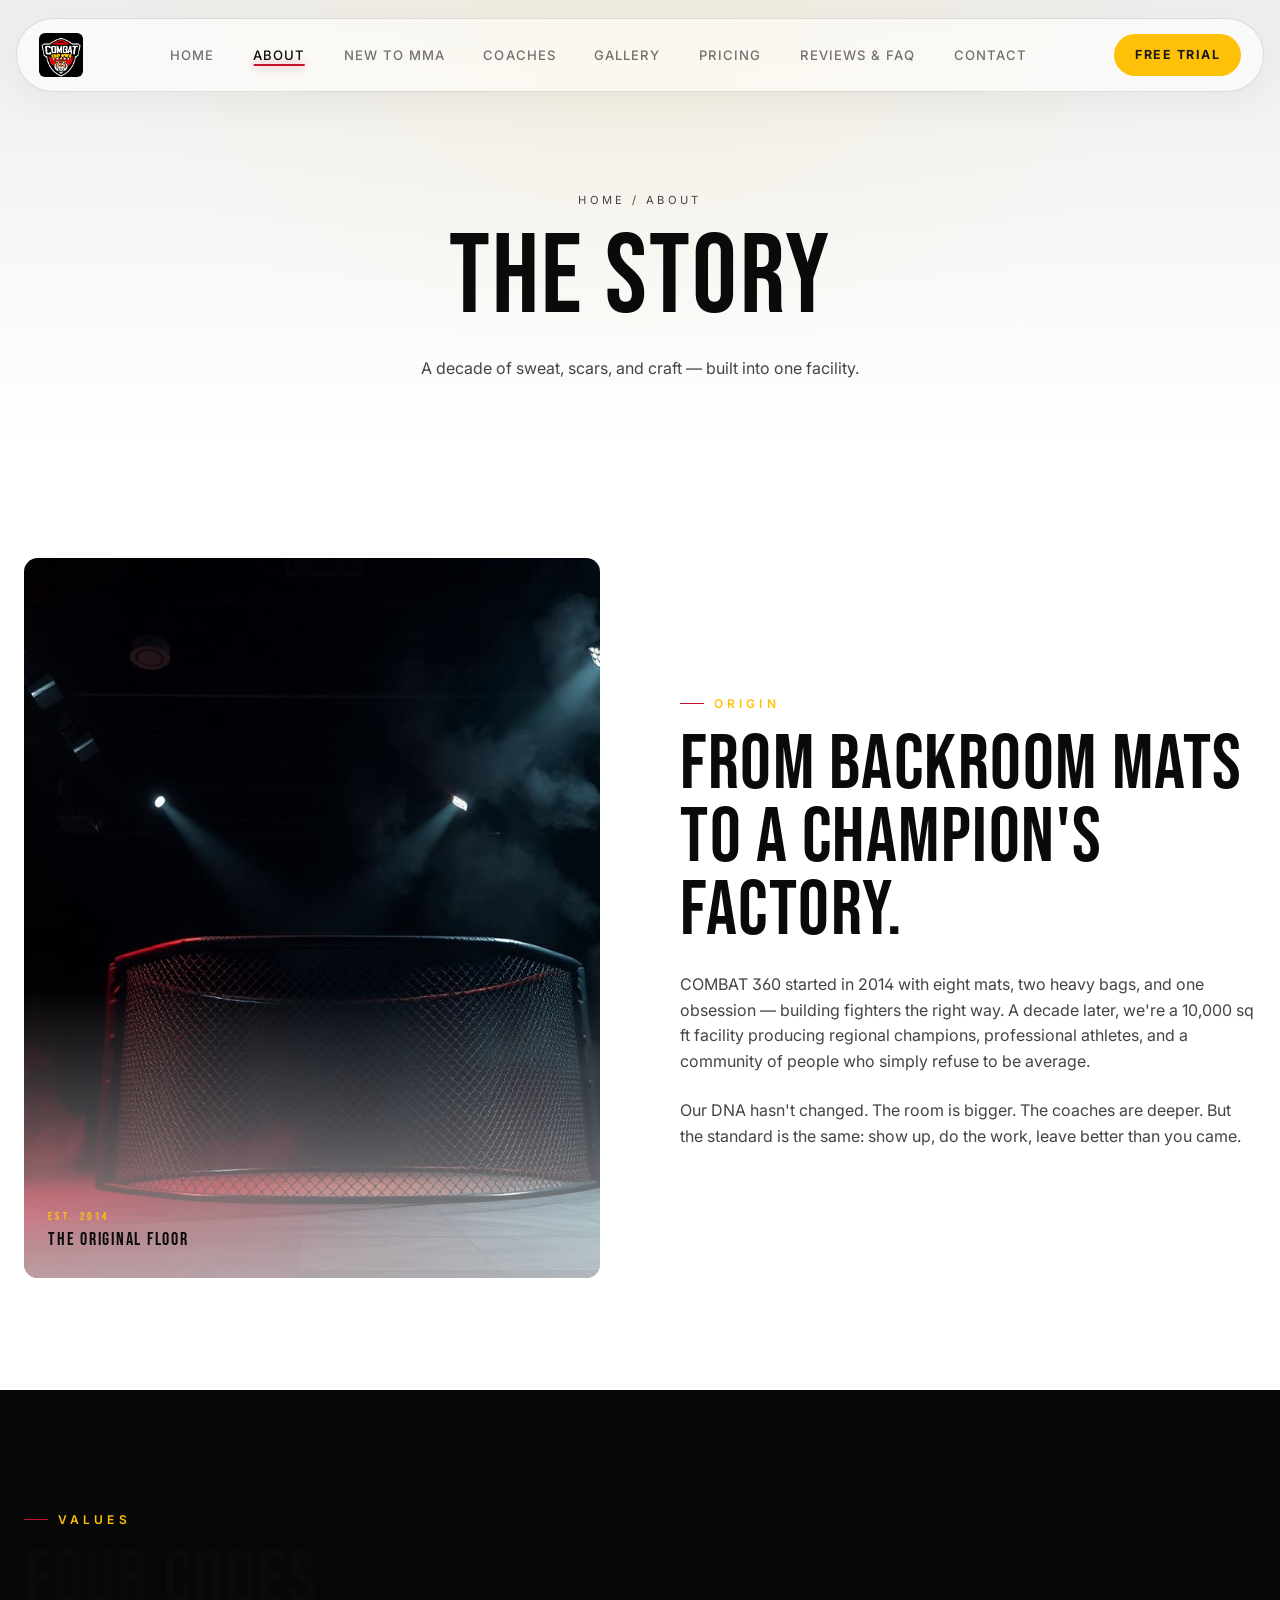
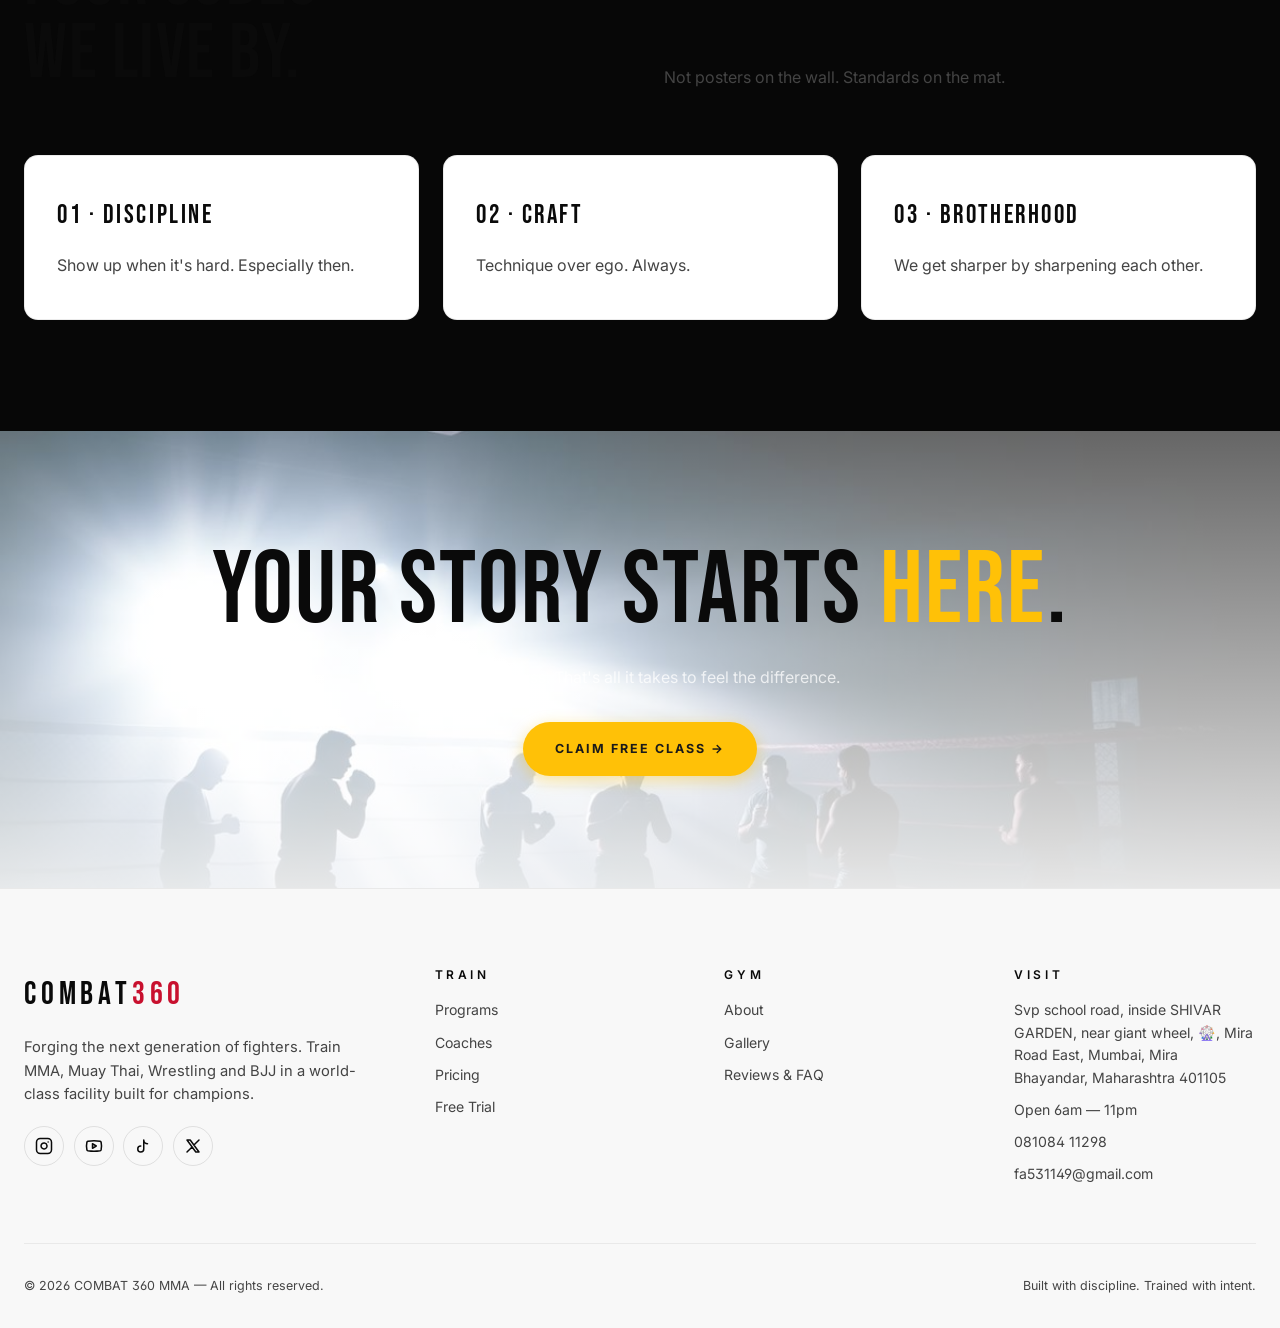
==== commit f70e0624: "new" ====
--- a/about.html
+++ b/about.html
@@ -103,10 +103,18 @@
         <div class="foot-brand">COMBAT<span>360</span></div>
         <p class="muted" style="max-width:340px;font-size:.92rem">Forging the next generation of fighters. Train MMA, Muay Thai, Wrestling and BJJ in a world-class facility built for champions.</p>
         <div class="socials">
-          <a href="#" aria-label="Instagram">IG</a>
-          <a href="#" aria-label="YouTube">YT</a>
-          <a href="#" aria-label="TikTok">TT</a>
-          <a href="#" aria-label="X">X</a>
+          <a href="YOUR_INSTAGRAM_LINK" aria-label="Instagram">
+            <svg xmlns="http://www.w3.org/2000/svg" width="24" height="24" viewBox="0 0 24 24" fill="none" stroke="currentColor" stroke-width="2" stroke-linecap="round" stroke-linejoin="round"><rect width="20" height="20" x="2" y="2" rx="5" ry="5"/><path d="M16 11.37A4 4 0 1 1 12.63 8 4 4 0 0 1 16 11.37z"/><line x1="17.5" x2="17.51" y1="6.5" y2="6.5"/></svg>
+          </a>
+          <a href="YOUR_YOUTUBE_LINK" aria-label="YouTube">
+            <svg xmlns="http://www.w3.org/2000/svg" width="24" height="24" viewBox="0 0 24 24" fill="none" stroke="currentColor" stroke-width="2" stroke-linecap="round" stroke-linejoin="round"><path d="M2.5 17a24.12 24.12 0 0 1 0-10 2 2 0 0 1 1.4-1.4 49.56 49.56 0 0 1 16.2 0A2 2 0 0 1 21.5 7a24.12 24.12 0 0 1 0 10 2 2 0 0 1-1.4 1.4 49.55 49.55 0 0 1-16.2 0A2 2 0 0 1 2.5 17"/><path d="m10 15 5-3-5-3z"/></svg>
+          </a>
+          <a href="#" aria-label="TikTok">
+            <svg xmlns="http://www.w3.org/2000/svg" width="24" height="24" viewBox="0 0 24 24" fill="none" stroke="currentColor" stroke-width="2" stroke-linecap="round" stroke-linejoin="round"><path d="M9 12a4 4 0 1 0 4 4V4a5 5 0 0 0 5 5"></path></svg>
+          </a>
+          <a href="#" aria-label="X">
+            <svg xmlns="http://www.w3.org/2000/svg" width="24" height="24" viewBox="0 0 24 24" fill="none" stroke="currentColor" stroke-width="2" stroke-linecap="round" stroke-linejoin="round"><path d="M4 4l11.733 16h4.267l-11.733-16zM4 20l6.768-6.768M13.232 10.768l6.768-6.768"></path></svg>
+          </a>
         </div>
       </div>
       <div class="foot-col">
@@ -132,7 +140,7 @@
           <li>Svp school road, inside SHIVAR GARDEN, near giant wheel, 🎡, Mira Road East, Mumbai, Mira Bhayandar, Maharashtra 401105</li>
           <li>Open 6am — 11pm</li>
           <li>081084 11298</li>
-          <li>train@combat360.com</li>
+          <li>fa531149@gmail.com</li>
         </ul>
       </div>
     </div>
--- a/css/style.css
+++ b/css/style.css
@@ -106,7 +106,7 @@
 .nav-links a{
   position:relative;padding:.55rem 1rem;
   font-size:.82rem;font-weight:500;letter-spacing:.08em;text-transform:uppercase;
-  color:rgba(255,255,255,.78);transition:color .3s var(--ease);
+  color:rgba(0,0,0,0.55);transition:color .3s var(--ease);
 }
 .nav-links a::after{
   content:"";position:absolute;left:50%;bottom:6px;width:0;height:2px;
@@ -117,7 +117,7 @@
 .nav-links a:hover::after,.nav-links a.active::after{width:60%}
 
 .nav-cta{
-  padding:.7rem 1.3rem;background:var(--blood);color:#fff;
+  padding:.7rem 1.3rem;background:var(--blood);color:var(--black);
   border-radius:999px;font-size:.78rem;font-weight:700;
   letter-spacing:.12em;text-transform:uppercase;
   transition:all .3s var(--ease);
@@ -201,10 +201,10 @@
 .btn-primary{background:var(--blood);color:#fff;box-shadow:0 0 0 0 var(--blood-glow)}
 .btn-primary:hover{transform:translateY(-3px);box-shadow:0 14px 40px var(--blood-glow)}
 .btn-ghost{
-  border:1px solid rgba(255,255,255,.2);color:#fff;
-  background:rgba(255,255,255,.03);backdrop-filter:blur(10px);
-}
-.btn-ghost:hover{border-color:#fff;background:rgba(255,255,255,.08);transform:translateY(-3px)}
+  border:1px solid rgba(0,0,0,.12);color:var(--off-white);
+  background:rgba(0,0,0,.03);backdrop-filter:blur(10px);
+}
+.btn-ghost:hover{border-color:var(--white);background:rgba(0,0,0,.06);transform:translateY(-3px)}
 .btn .arrow{transition:transform .35s var(--ease)}
 .btn:hover .arrow{transform:translateX(4px)}
 
@@ -701,7 +701,7 @@
 /* Floating CTA */
 .float-cta{
   position:fixed;right:24px;bottom:24px;z-index:900;
-  background:var(--yellow);color:var(--black);padding:1rem 1.4rem;border-radius:999px;
+  background:var(--yellow);color:var(--off-white);padding:1rem 1.4rem;border-radius:999px;
   font-size:.78rem;font-weight:700;letter-spacing:.15em;text-transform:uppercase;
   box-shadow:0 10px 40px var(--yellow-glow);
   display:none;align-items:center;gap:.6rem;transition:all .3s var(--ease);
@@ -739,6 +739,7 @@
   transition:all .3s var(--ease);
 }
 .socials a:hover{background:var(--yellow);border-color:var(--yellow);color:var(--black);transform:translateY(-3px)}
+.socials a svg{width:18px;height:18px;stroke-width:2px}
 .foot-bottom{
   border-top:1px solid rgba(0,0,0,.06);padding-top:2rem;
   display:flex;justify-content:space-between;flex-wrap:wrap;gap:1rem;
@@ -786,20 +787,22 @@
 /* Premium Button Conversion Colors */
 .btn-primary {
   background: var(--yellow);
+  color: var(--off-white);
+  box-shadow: 0 4px 15px var(--yellow-glow);
+}
+.btn-primary:hover {
+  background: var(--off-white);
   color: var(--black);
-  box-shadow: 0 4px 15px var(--yellow-glow);
-}
-.btn-primary:hover {
-  background: var(--white);
   transform: translateY(-3px);
   box-shadow: 0 14px 40px var(--yellow-glow);
 }
 .nav-cta {
   background: var(--yellow);
+  color: var(--off-white);
+}
+.nav-cta:hover {
+  background: var(--off-white);
   color: var(--black);
-}
-.nav-cta:hover {
-  background: var(--white);
   box-shadow: 0 8px 30px var(--yellow-glow);
 }
 
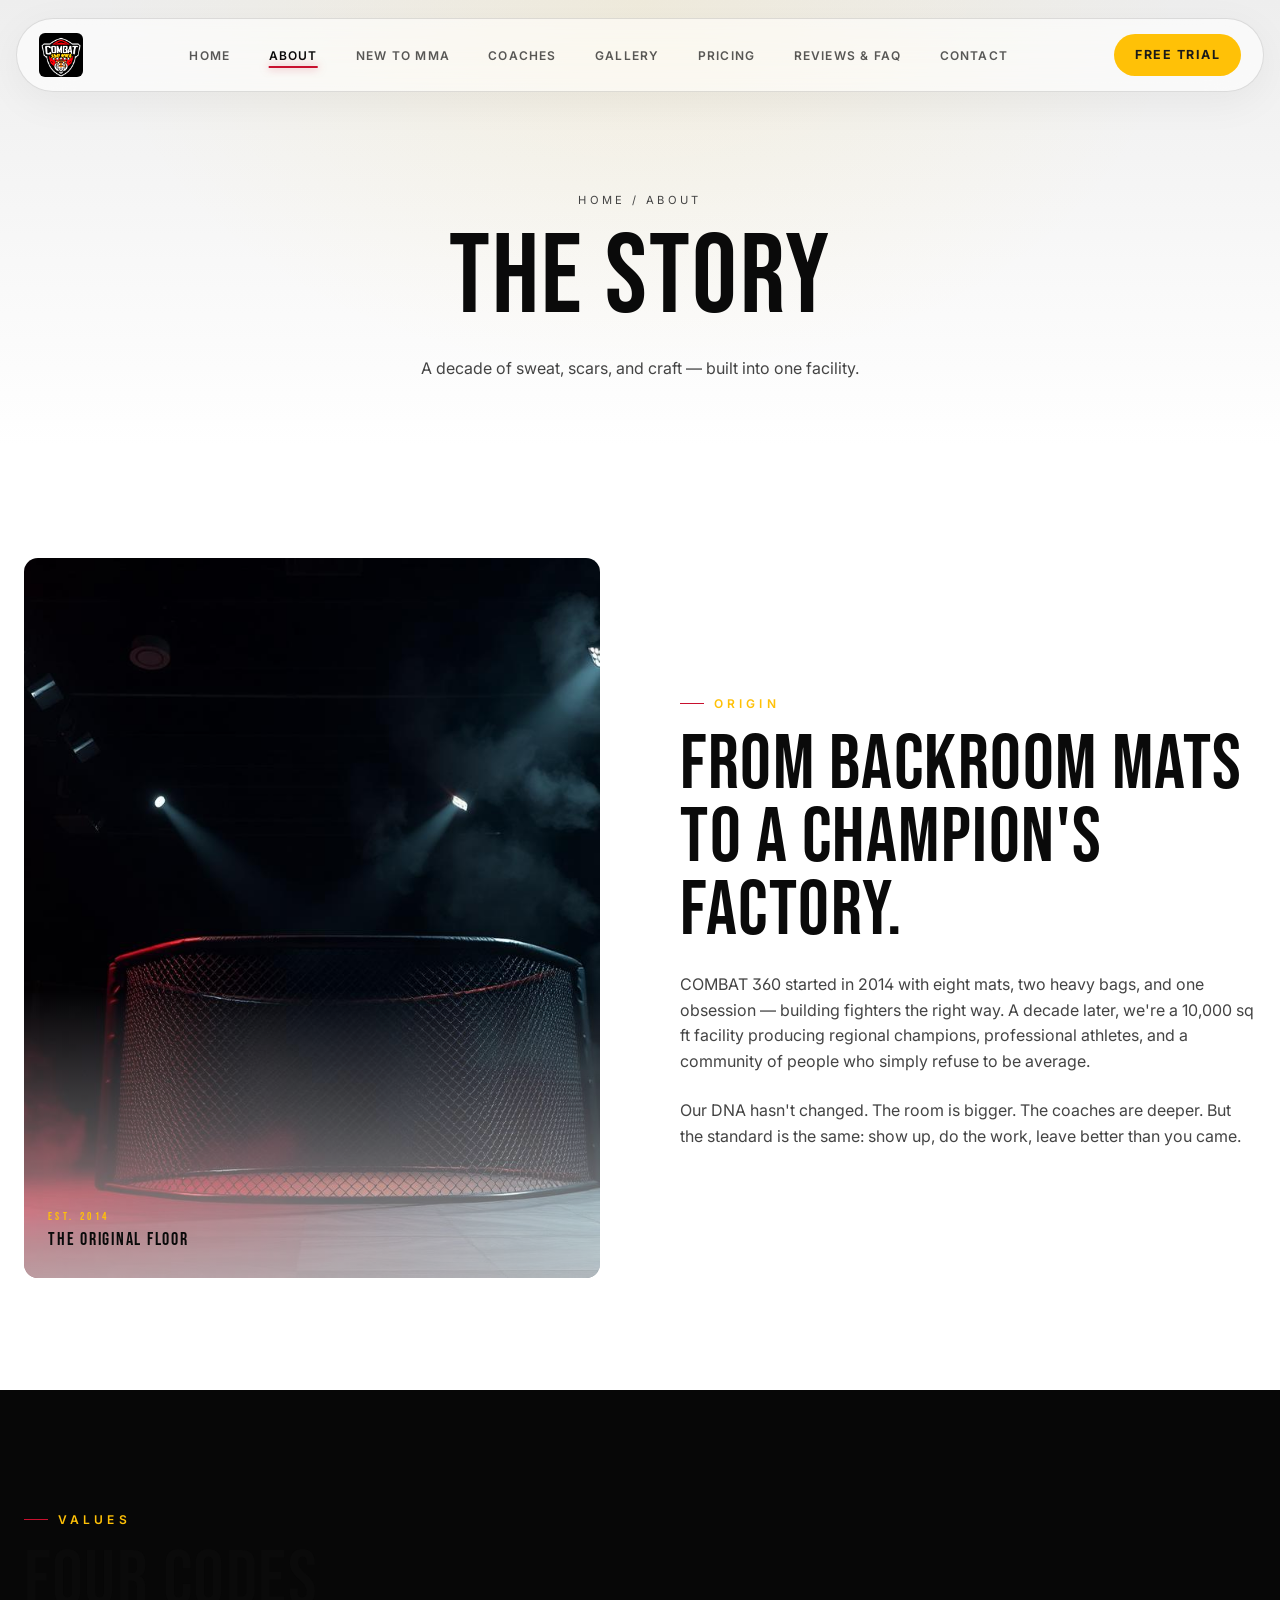
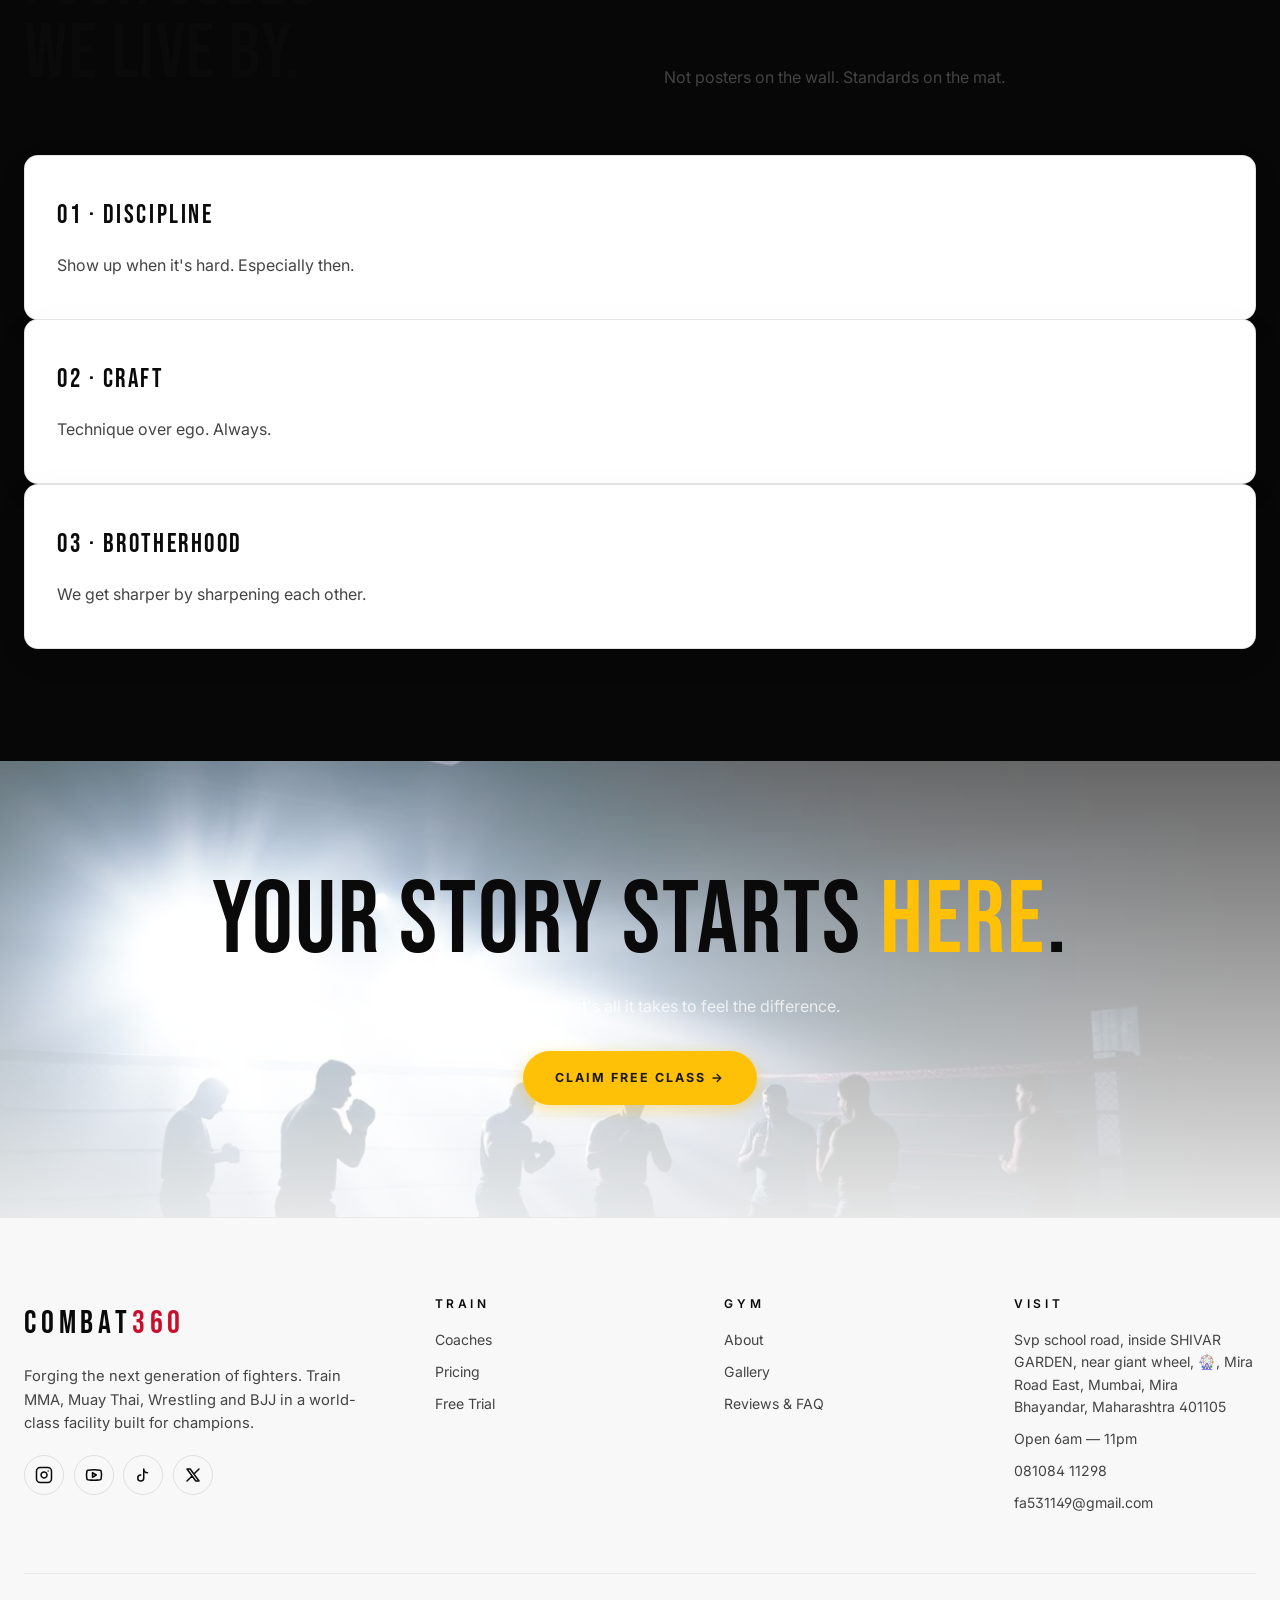
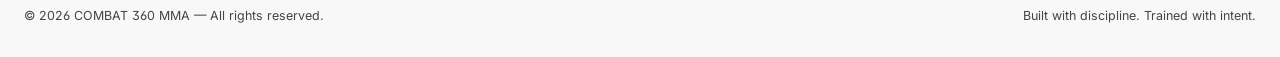
==== commit 679b1c02: "new" ====
--- a/about.html
+++ b/about.html
@@ -120,7 +120,6 @@
       <div class="foot-col">
         <h4>Train</h4>
         <ul>
-          <li><a href="programs.html">Programs</a></li>
           <li><a href="coaches.html">Coaches</a></li>
           <li><a href="pricing.html">Pricing</a></li>
           <li><a href="booking.html">Free Trial</a></li>
--- a/css/style.css
+++ b/css/style.css
@@ -38,7 +38,7 @@
 ::selection{background:var(--blood);color:#fff}
 
 /* Scrollbar */
-::-webkit-scrollbar{width:8px;height:8px}
+::-webkit-scrollbar{width:5px;height:5px}
 ::-webkit-scrollbar-track{background:var(--black-3)}
 ::-webkit-scrollbar-thumb{background:var(--yellow);border-radius:4px}
 
@@ -83,12 +83,13 @@
   backdrop-filter: blur(25px) saturate(180%);
   -webkit-backdrop-filter: blur(25px) saturate(180%);
   border: 1px solid rgba(0, 0, 0, 0.12);
-  border-radius:999px;
+  border-radius: 100px;
   transition:all .4s var(--ease);
   box-shadow: 0 10px 40px rgba(0,0,0,0.05);
 }
 .nav.scrolled{
-  background:rgba(255,255,255,.95);
+  background: rgba(255, 255, 255, 0.98);
+  padding: 10px 18px;
   border-color:rgba(0,0,0,.12);
   top:10px;
 }
@@ -104,9 +105,9 @@
 }
 .nav-links{display:flex;gap:.4rem;list-style:none}
 .nav-links a{
-  position:relative;padding:.55rem 1rem;
-  font-size:.82rem;font-weight:500;letter-spacing:.08em;text-transform:uppercase;
-  color:rgba(0,0,0,0.55);transition:color .3s var(--ease);
+  position:relative; padding:.7rem 1rem;
+  font-size:.75rem; font-weight:600; letter-spacing:.1em; text-transform:uppercase;
+  color:rgba(0,0,0,0.65); transition:color .3s var(--ease);
 }
 .nav-links a::after{
   content:"";position:absolute;left:50%;bottom:6px;width:0;height:2px;
@@ -196,7 +197,7 @@
   padding:1.05rem 2rem;font-size:.78rem;font-weight:700;
   letter-spacing:.16em;text-transform:uppercase;
   border-radius:999px;transition:all .35s var(--ease);
-  position:relative;overflow:hidden;
+  position:relative;overflow:hidden; text-align: center;
 }
 .btn-primary{background:var(--blood);color:#fff;box-shadow:0 0 0 0 var(--blood-glow)}
 .btn-primary:hover{transform:translateY(-3px);box-shadow:0 14px 40px var(--blood-glow)}
@@ -211,7 +212,7 @@
 /* ============== HERO ============== */
 .hero{
   min-height:100vh;position:relative;display:flex;align-items:center;
-  overflow:hidden;padding:20rem 0 6rem; /* Shifted further down to make video subject 100% visible */
+  overflow:hidden;padding:12rem 0 6rem;
 }
 
 /* New: Video Background for Hero */
@@ -316,7 +317,7 @@
 .hero-sub{
   max-width:560px;font-size:1.05rem;color:rgba(0,0,0,.65);
   margin-bottom:2.5rem;
-  font-weight: 500; /* Increased weight for visibility */
+  font-weight: 500; line-height: 1.5;
 }
 .hero-actions{display:flex;flex-wrap:wrap;gap:1rem}
 .hero-meta{
@@ -416,52 +417,6 @@
 .stat-label{font-size:.7rem;letter-spacing:.3em;text-transform:uppercase;color:var(--gray);margin-top:.5rem}
 @media(max-width:768px){.stats{grid-template-columns:repeat(2,1fr)}}
 
-/* ============== PROGRAMS ============== */
-.programs-grid{display:grid;grid-template-columns:repeat(3,1fr);gap:1.5rem}
-@media(max-width:900px){.programs-grid{grid-template-columns:repeat(2,1fr)}}
-@media(max-width:600px){.programs-grid{grid-template-columns:1fr}}
-.program-card{
-  position:relative;border-radius:var(--radius);overflow:hidden;
-  aspect-ratio:4/5;background:var(--black-3);cursor:pointer;
-  transition:transform .1s ease-out, box-shadow .5s var(--ease);
-  transform-style: preserve-3d;
-  perspective: 1000px;
-  will-change: transform;
-  border: 1px solid rgba(0,0,0,.05);
-}
-.program-card:hover{box-shadow: 0 20px 50px rgba(255,193,7,0.15);}
-
-/* Dynamic Shine Effect for high-end feel */
-.program-card::before, .coach-card::before, .price-card::before {
-  content: "";
-  position: absolute;
-  inset: 0;
-  background: radial-gradient(circle at var(--x, 50%) var(--y, 50%), rgba(0,0,0,0.05) 0%, transparent 60%);
-  z-index: 5;
-  pointer-events: none;
-  opacity: 0;
-  transition: opacity 0.3s var(--ease);
-}
-.program-card:active::before, .coach-card:active::before, .price-card:active::before,
-.program-card:hover::before, .coach-card:hover::before, .price-card:hover::before { opacity: 1; }
-
-.program-card .pc-bg{
-  position:absolute;inset:0;background-size:cover;background-position:center;
-  filter:grayscale(.3) brightness(.7);transition:all .8s var(--ease);
-}
-.program-card:hover .pc-bg{filter:grayscale(0) brightness(.85);transform:scale(1.08)}
-.program-card::after{
-  content:"";position:absolute;inset:0;
-  background:linear-gradient(180deg,transparent 30%,rgba(0,0,0,.92));
-}
-.program-card .pc-content{
-  position:absolute;inset:0;z-index:2;padding:1.8rem;
-  display:flex;flex-direction:column;justify-content:space-between;
-  transform: translateZ(50px); /* Lifts content off the background */
-}
-.program-card .num{font-family:'Bebas Neue',sans-serif;color:rgba(255,255,255,.4);font-size:1rem;letter-spacing:.2em}
-.program-card .info h3{font-size:2rem;margin-bottom:.5rem}
-.program-card .info p{font-size:.85rem;color:rgba(255,255,255,.65);margin-bottom:.8rem}
 .chip{
   display:inline-block;padding:.3rem .7rem;font-size:.65rem;
   letter-spacing:.2em;text-transform:uppercase;color:#fff;
@@ -594,18 +549,20 @@
 .pricing-grid{display:grid;grid-template-columns:repeat(auto-fit, minmax(280px, 1fr));gap:1.5rem}
 @media(max-width:900px){.pricing-grid{grid-template-columns:1fr}}
 .price-card{
-  background:var(--black);border:1px solid rgba(0,0,0,.08);border-radius:var(--radius);
+  background:#ffffff;border:1px solid rgba(0,0,0,.1);border-radius:var(--radius);
   padding:2.5rem 2rem;position:relative;
   transition:transform .1s ease-out, border-color .4s var(--ease), box-shadow .4s var(--ease);
   transform-style: preserve-3d;
   perspective: 1000px;
   will-change: transform;
-}
-.price-card:hover{transform:translateY(-6px);border-color:rgba(255,255,255,.18)}
+  box-shadow: 0 10px 40px rgba(0,0,0,0.04);
+}
+.price-card:hover{transform:translateY(-8px);border-color:var(--yellow);box-shadow: 0 20px 60px rgba(0,0,0,0.08);}
 .price-card.featured{
-  background:linear-gradient(180deg,rgba(255,193,7,0.05),var(--black));
+  background:linear-gradient(180deg,rgba(255,193,7,0.03),#ffffff);
   border-color:var(--yellow);
-  box-shadow:0 20px 60px rgba(255,193,7,0.15);
+  border-width: 2px;
+  box-shadow:0 30px 70px rgba(255,193,7,0.12);
 }
 .price-card .tier{font-family:'Bebas Neue',sans-serif;font-size:1.6rem;letter-spacing:.1em;color:var(--white)}
 .price-card .tag{
@@ -808,9 +765,9 @@
 
 /* New media query for very small screens (e.g., phones) */
 @media(max-width:480px){
-  .container{padding:0 1.25rem} /* Reduce container padding for tighter fit */
-  section{padding:3.5rem 0} /* Further reduce section padding for minimal feel */
-  .hero{padding:4.5rem 0 1rem; min-height: 85vh;} /* Tighten hero height for mobile */
+  .container{padding:0 1.15rem}
+  section{padding:4rem 0} /* Small, punchy sections */
+  .hero{padding:7rem 0 3rem; min-height: 80vh; justify-content: flex-start;}
 
   /* Adjust font sizes for headings and key text elements */
   h1{font-size:clamp(2.2rem,10vw,3.5rem)}
@@ -819,23 +776,12 @@
   .page-head h1{font-size:clamp(2.5rem,10vw,7rem)}
   .mobile-menu a{font-size:clamp(1.8rem,8vw,3.5rem)}
   .foot-brand{font-size:1.2rem}
-  .faq-q{font-size:1.2rem}
+  .faq-q{font-size:1.1rem; padding: 1.2rem 0;}
 
   /* Navigation and mobile menu adjustments */
   .nav-logo{font-size:1.2rem}
+  .nav-logo img{height: 36px;}
   .hamburger{width:36px;height:36px} /* Smaller hamburger icon */
-  .hamburger span{right:6px;width:20px} /* Adjust hamburger lines */
-  .hamburger span:nth-child(1){top:13px}
-  .hamburger span:nth-child(2){top:18px;width:14px}
-  .hamburger span:nth-child(3){top:23px}
-  .hamburger.active span:nth-child(1){top:18px;transform:rotate(45deg)}
-  .hamburger.active span:nth-child(3){top:18px;transform:rotate(-45deg);width:18px}
-
-  /* Program cards adjustments */
-  .program-card .pc-content{padding:1.2rem}
-  .program-card .info h3{font-size:1.6rem}
-  .program-card .info p{font-size:.85rem; line-height: 1.4;}
-  .chip{padding:.2rem .6rem;font-size:.6rem}
 
   /* Coach cards and modal adjustments */
   .coach-info{padding:1.2rem}
@@ -843,10 +789,11 @@
   .coach-info .role{font-size:.6rem}
   .coach-info .know{font-size:.65rem}
   .owner-badge{padding:.3rem .7rem;font-size:.6rem}
+  .coaches-grid{gap: 1rem;}
 
   .modal-card{padding:0;border-radius:10px}
   .modal-body{padding:1.25rem}
-  .modal-body h3{font-size:1.8rem}
+  .modal-body h3{font-size:1.6rem}
   .modal-close{width:36px;height:36px;top:0.75rem;right:0.75rem;font-size:1.1rem}
 
   /* Testimonial cards adjustments */
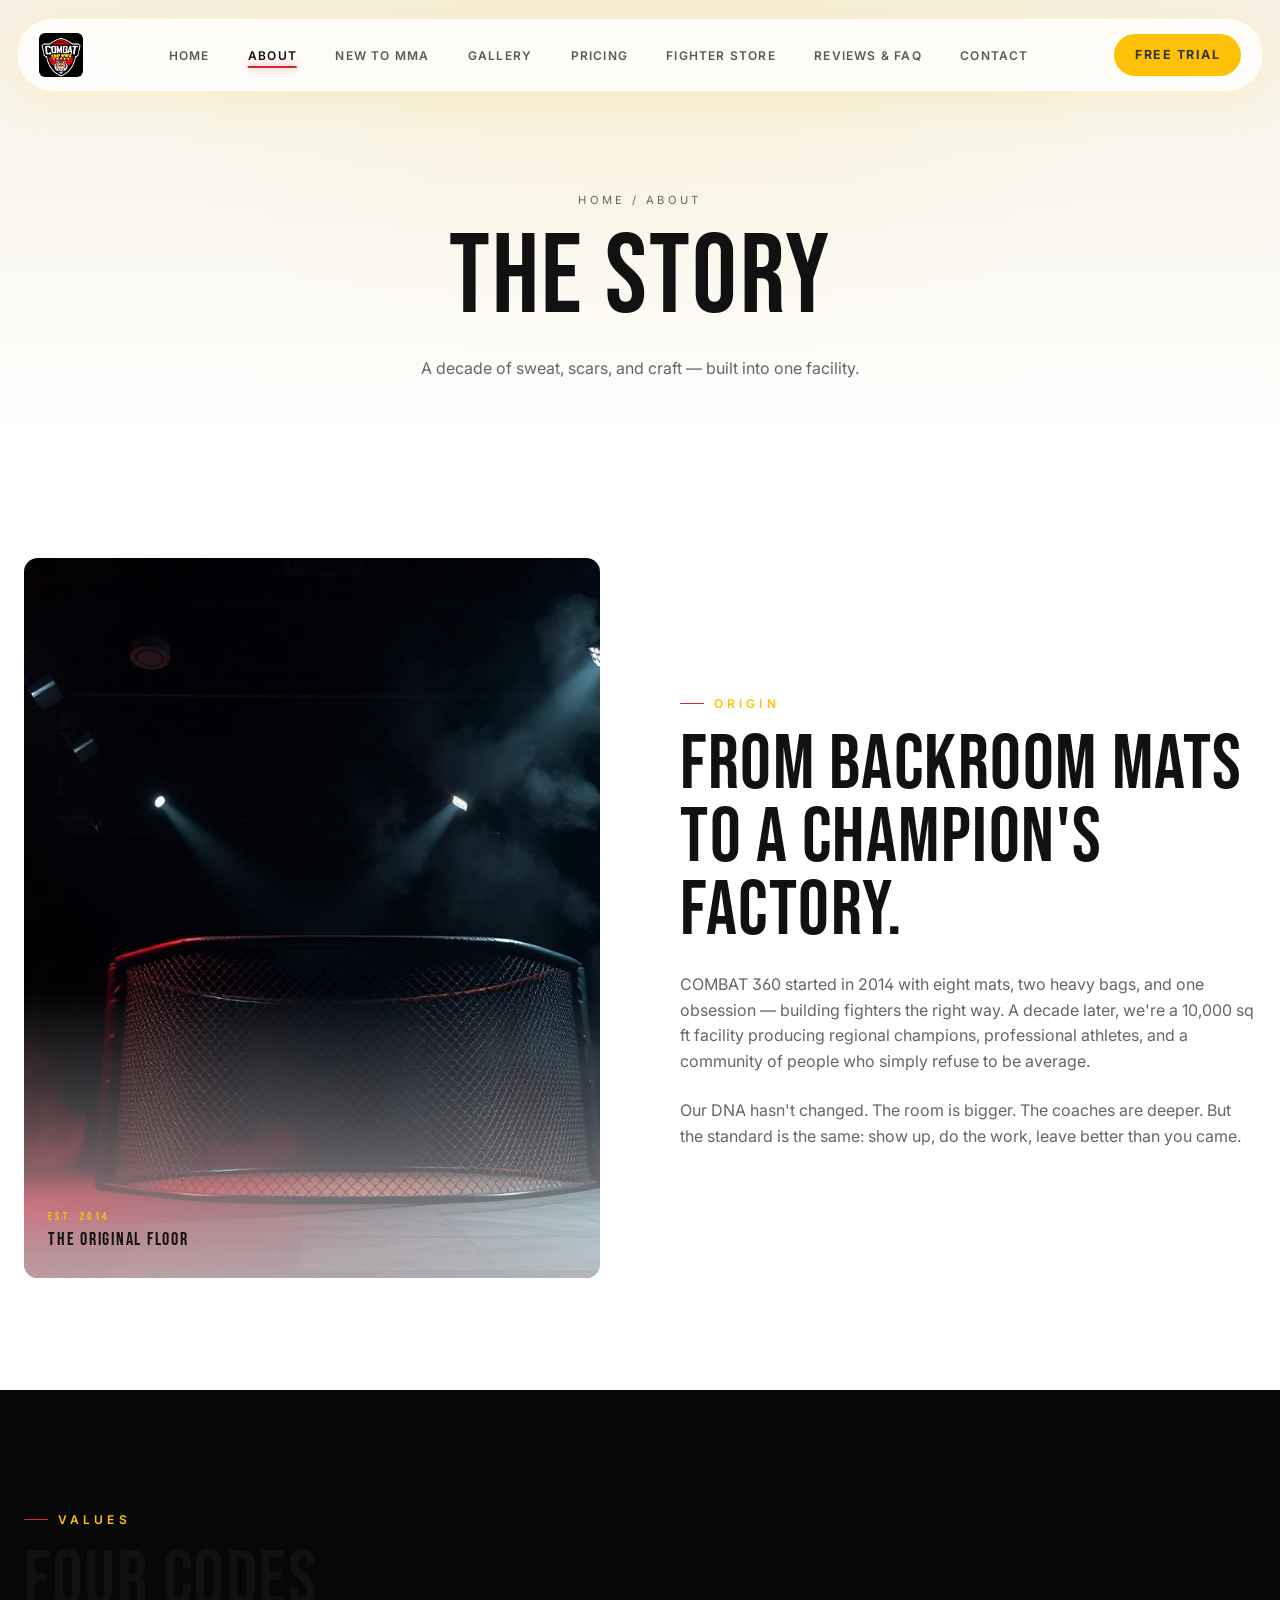
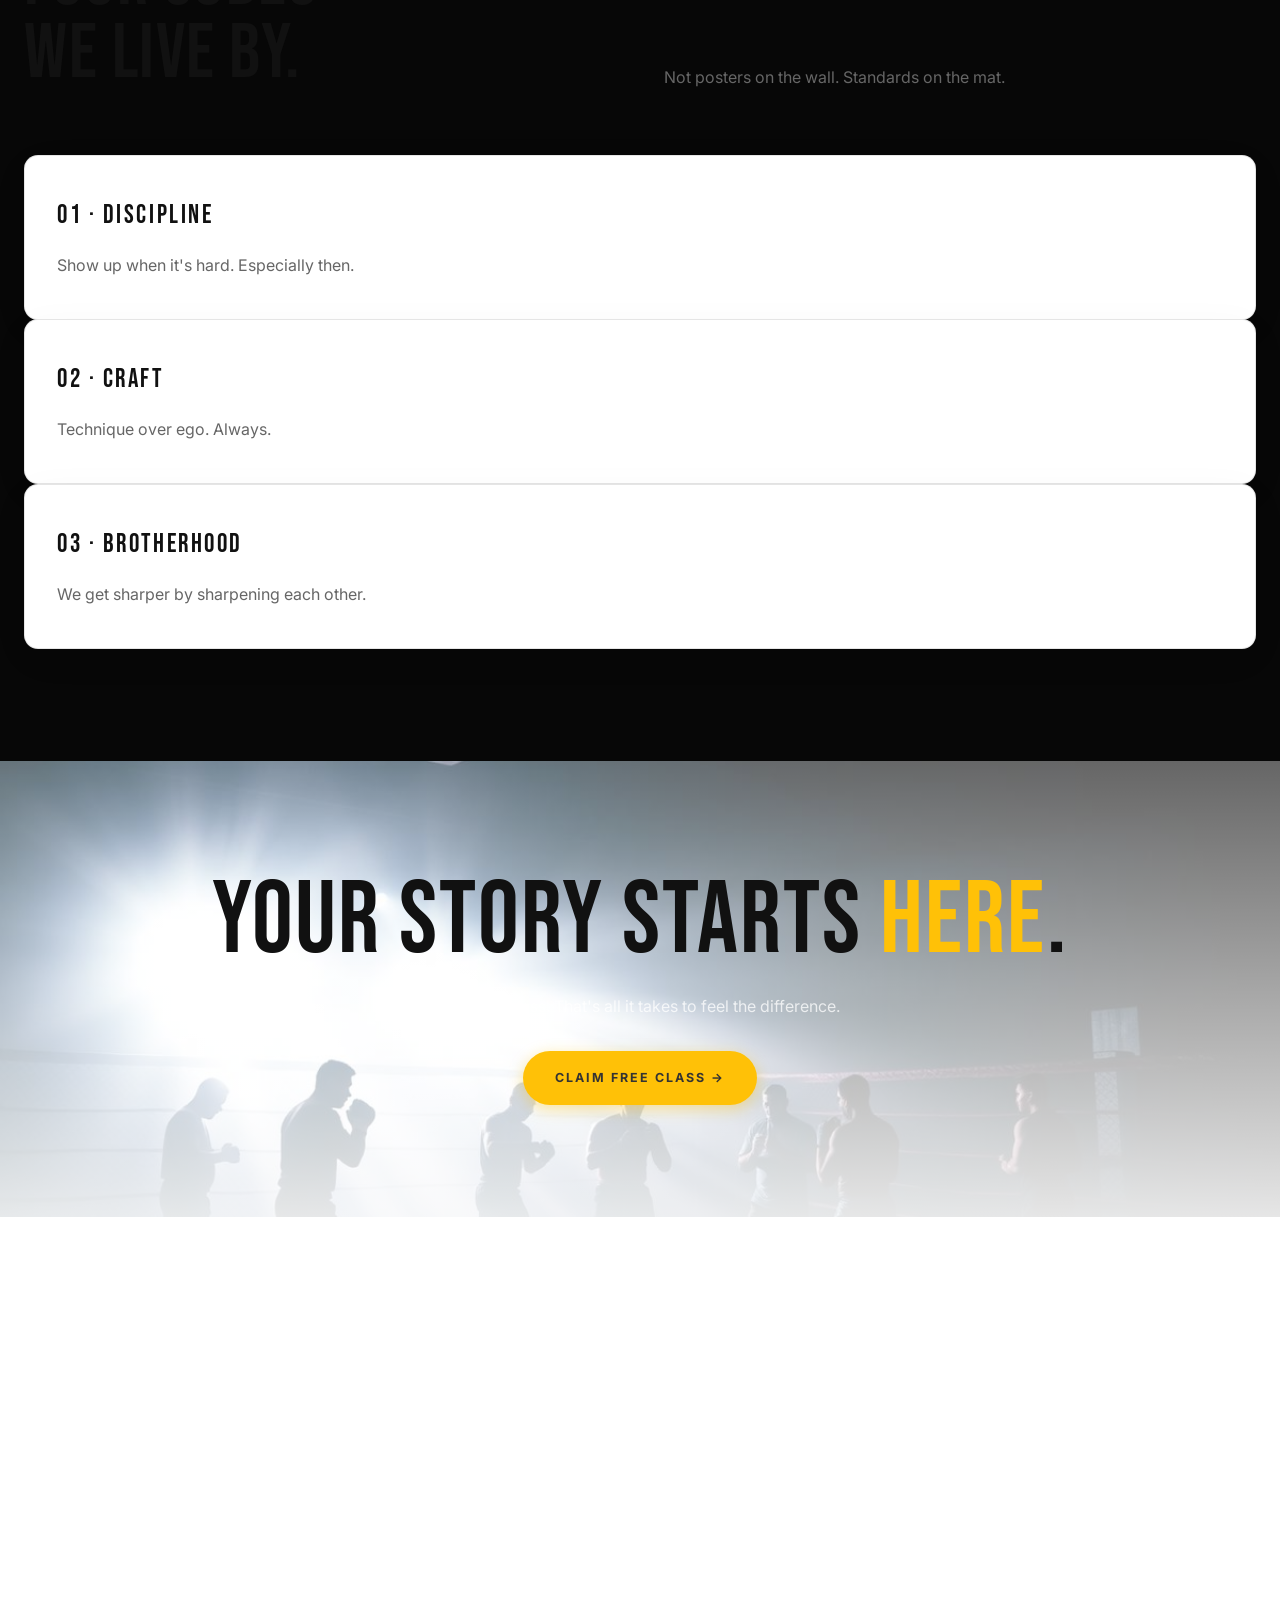
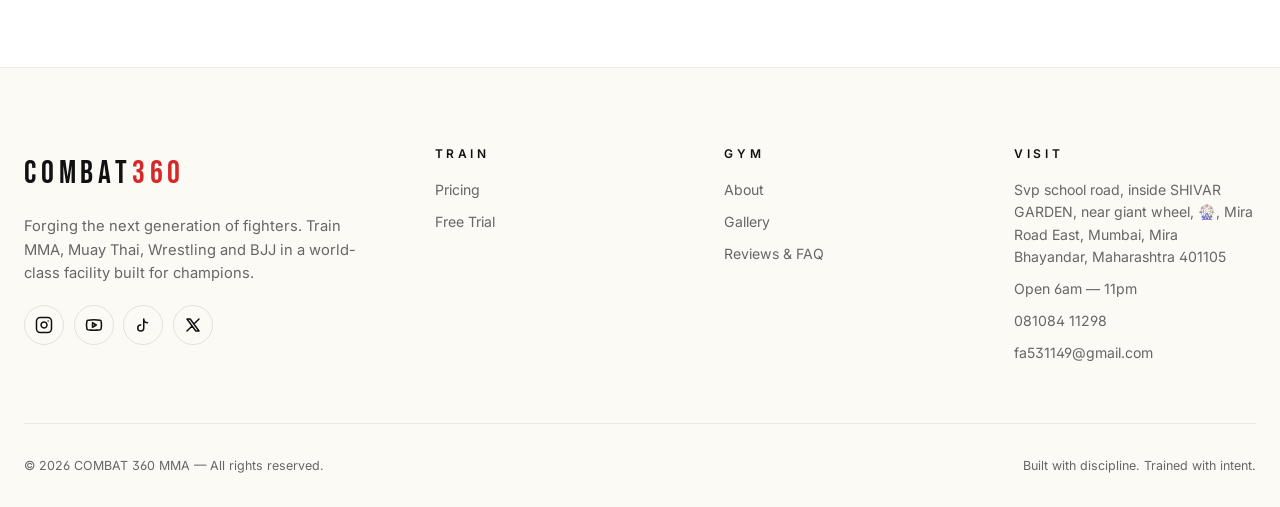
==== commit df879757: "new" ====
--- a/about.html
+++ b/about.html
@@ -25,9 +25,9 @@
     <li><a href="index.html">Home</a></li>
     <li><a href="about.html">About</a></li>
     <li><a href="new-to-mma.html">New to MMA</a></li>
-    <li><a href="coaches.html">Coaches</a></li>
     <li><a href="gallery.html">Gallery</a></li>
     <li><a href="pricing.html">Pricing</a></li>
+    <li><a href="fight-store.html">Fighter Store</a></li>
     <li><a href="reviews-faq.html">Reviews & FAQ</a></li>
     <li><a href="contact.html">Contact</a></li>
   </ul>
@@ -40,9 +40,9 @@
     <li><a href="index.html">Home</a></li>
     <li><a href="about.html">About</a></li>
     <li><a href="new-to-mma.html">New to MMA</a></li>
-    <li><a href="coaches.html">Coaches</a></li>
     <li><a href="gallery.html">Gallery</a></li>
     <li><a href="pricing.html">Pricing</a></li>
+    <li><a href="fight-store.html">Fighter Store</a></li>
     <li><a href="reviews-faq.html">Reviews & FAQ</a></li>
     <li><a href="contact.html">Contact</a></li>
     <li><a href="booking.html">Free Trial →</a></li>
@@ -96,6 +96,17 @@
     <a href="booking.html" class="btn btn-primary reveal">Claim Free Class →</a>
   </div>
 </section>
+
+<!-- Map Section -->
+<section style="padding: 0; line-height: 0; position: relative;">
+  <div class="reveal" style="width: 100%; height: 450px; overflow: hidden; position: relative;">
+    <a href="https://www.google.com/maps?q=COMBAT+360+MMA+Mira+Road+East+Mumbai" target="_blank" aria-label="Open directions in Google Maps" style="display: block; width: 100%; height: 100%;">
+      <div style="position: absolute; inset: 0; z-index: 5; cursor: pointer;"></div>
+      <iframe src="https://www.google.com/maps/embed?pb=!1m23!1m12!1m3!1d15062.175829860036!2d72.8633633!3d19.3021884!2m3!1f0!2f0!3f0!3m2!1i1024!2i768!4f13.1!4m8!3e6!4m0!4m5!1s0x3be7b1140842f2b1%3A0xf87c37d9b6e68629!2sCOMBAT%20360%20MMA%2C%20Svp%20school%20road%2C%20inside%20SHIVAR%20GARDEN%2C%20near%20giant%20wheel%2C%20%F0%9F%8E%A1%2C%20Mira%20Road%20East%2C%20Mumbai%2C%20Mira%20Bhayandar%2C%20Maharashtra%20401105!3m2!1d19.289479999999998!2d72.8669812!5e0!3m2!1sen!2sin!4v1778427799899!5m2!1sen!2sin" width="100%" height="100%" style="border:0;" allowfullscreen="" loading="lazy" referrerpolicy="no-referrer-when-downgrade"></iframe>
+    </a>
+  </div>
+</section>
+
 <footer>
   <div class="container">
     <div class="foot-grid">
@@ -120,7 +131,6 @@
       <div class="foot-col">
         <h4>Train</h4>
         <ul>
-          <li><a href="coaches.html">Coaches</a></li>
           <li><a href="pricing.html">Pricing</a></li>
           <li><a href="booking.html">Free Trial</a></li>
         </ul>
--- a/css/style.css
+++ b/css/style.css
@@ -4,14 +4,14 @@
 
 :root{
   --black:#ffffff;
-  --black-2:#f8f8f8;
-  --black-3:#eeeeee;
-  --off-white:#1a1a1a;
-  --white:#0a0a0a;
-  --gray:#444444; /* Darkened for better visibility on white backgrounds */
+  --black-2:#fcfaf5; /* Warm sunny cream */
+  --black-3:#f5f0e1;
+  --off-white:#333333; /* Darker gray for body text readability */
+  --white:#111111; /* Sharp black for headings */
+  --gray:#666666;
   --gray-2:#dddddd;
   --metal:#c9c9c9;
-  --blood:#c8102e;
+  --blood:#d62828; /* Vibrant performance red */
   --blood-glow:rgba(200,16,46,.55);
   --yellow:#ffc107;
   --yellow-glow:rgba(255,193,7,.4);
@@ -79,13 +79,13 @@
   width:calc(100% - 32px);max-width:1320px;z-index:1000;
   display:flex;align-items:center;justify-content:space-between;
   padding:14px 22px;
-  background: rgba(255, 255, 255, 0.6); /* More transparent for modern glass feel */
-  backdrop-filter: blur(25px) saturate(180%);
-  -webkit-backdrop-filter: blur(25px) saturate(180%);
-  border: 1px solid rgba(0, 0, 0, 0.12);
+  background: rgba(255, 255, 255, 0.85);
+  backdrop-filter: blur(30px) saturate(150%);
+  -webkit-backdrop-filter: blur(30px) saturate(150%);
+  border: 1px solid rgba(255, 193, 7, 0.2);
   border-radius: 100px;
   transition:all .4s var(--ease);
-  box-shadow: 0 10px 40px rgba(0,0,0,0.05);
+  box-shadow: 0 10px 40px rgba(255,193,7,0.1);
 }
 .nav.scrolled{
   background: rgba(255, 255, 255, 0.98);
@@ -228,38 +228,34 @@
   transform: translate3d(-50%, -50%, 0) rotate(270deg);
   will-change: transform; 
   backface-visibility: hidden;
-  perspective: 1000;
   
-  /* When rotating 270deg, we must swap viewport width/height to cover the screen */
   min-width: 100vh;
   min-height: 100vw;
   width: auto;
   height: auto;
   object-fit: cover;
   display: block;
-  filter: none; /* Removing filter from video to stop lag */
+  filter: brightness(1.1) contrast(1.1);
 }
 .hero-video-background::after {
   content:"";position:absolute;inset:0;
   background:
-    /* Darkened the top gradient slightly to make white text and floating nav pop more */
-    linear-gradient(180deg, rgba(0,0,0,0.2) 0%, rgba(255,255,255,0.3) 60%, var(--black) 100%),
-    radial-gradient(circle at center, transparent 0%, rgba(255,255,255,0.3) 100%);
+    linear-gradient(180deg, rgba(255,255,255,0.4) 0%, rgba(255,255,255,0.1) 50%, var(--black) 100%),
+    radial-gradient(circle at center, transparent 0%, rgba(255,255,255,0.2) 100%);
   z-index: 2; /* Above the video, below other atmospheric effects */
 }
 
 /* Original .hero-bg is replaced by .hero-video-background and its ::after */
 /* .hero-bg was here, now removed */
 
-/* Cinematic Smoke/Fog Overlay */
 .hero-smoke {
-  position: absolute; inset: 0; z-index: 3; opacity: 0.4; pointer-events: none;
-  background: url('https://www.transparenttextures.com/patterns/asfalt-dark.png'); /* Subtle texture base */
-  filter: invert(1);
+  position: absolute; inset: 0; z-index: 3; opacity: 0.15; pointer-events: none;
+  background: url('https://www.transparenttextures.com/patterns/asfalt-dark.png');
+  filter: grayscale(1);
 }
 .hero-smoke::after {
   content: ""; position: absolute; inset: 0;
-  background: radial-gradient(circle at 50% 50%, rgba(255,193,7,0.03), transparent 70%);
+  background: radial-gradient(circle at 50% 50%, rgba(255,193,7,0.1), transparent 70%);
   filter: blur(60px); animation: smokeDrift 20s linear infinite;
 }
 @keyframes smokeDrift {
@@ -309,15 +305,15 @@
 .hero h1{
   font-size:clamp(3.5rem,11vw,9.5rem);
   margin-bottom:1.5rem;
-  text-shadow: 0 10px 30px rgba(0,0,0,0.4); /* Enhanced visibility */
+  text-shadow: 0 10px 40px rgba(255,255,255,0.8);
 }
 .hero h1 .line{display:block;overflow:hidden}
 .hero h1 .line span{display:inline-block}
 .hero h1 .accent{color:var(--yellow);font-style:italic}
 .hero-sub{
-  max-width:560px;font-size:1.05rem;color:rgba(0,0,0,.65);
+  max-width:560px;font-size:1.05rem;color:var(--off-white);
   margin-bottom:2.5rem;
-  font-weight: 500; line-height: 1.5;
+  font-weight: 600; line-height: 1.5;
 }
 .hero-actions{display:flex;flex-wrap:wrap;gap:1rem}
 .hero-meta{
@@ -348,12 +344,12 @@
   width: 100%;
   max-width: 420px;
   margin: 0 auto;
-  aspect-ratio: 9 / 16;
-  background: #000;
+  aspect-ratio: 4 / 5;
+  background: var(--black-3);
   border-radius: 24px;
   overflow: hidden;
-  border: 1px solid rgba(255, 255, 255, 0.1);
-  box-shadow: 0 30px 60px rgba(0,0,0,0.8), 0 0 40px rgba(255, 193, 7, 0.05);
+  border: 1px solid var(--yellow-glow);
+  box-shadow: 0 30px 60px rgba(0,0,0,0.1);
   /* Hardware acceleration for lag-free playback */
   transform: translateZ(0);
   will-change: transform;
@@ -438,8 +434,8 @@
   will-change: transform;
   border: 1px solid rgba(0,0,0,0.05);
 }
-.coach-card img{width:100%;height:100%;object-fit:cover;transition:all 1s var(--ease);filter:grayscale(.6) contrast(1.05)}
-.coach-card:hover img{transform:scale(1.08);filter:grayscale(0)}
+.coach-card img{width:100%;height:100%;object-fit:cover;transition:all 1s var(--ease);filter: none;}
+.coach-card:hover img{transform:scale(1.08);}
 .coach-card::after{
   content:"";position:absolute;inset:0;background:linear-gradient(180deg,transparent 50%,rgba(0,0,0,.85));
 }
@@ -447,15 +443,8 @@
   position:absolute;left:0;right:0;bottom:0;z-index:2;padding:1.6rem;
   transform: translateZ(40px);
 }
-.coach-info h3{font-size:1.6rem;margin-bottom:.2rem}
+.coach-info h3{font-family:'Bebas Neue',sans-serif;font-size:2.4rem;margin-bottom:.2rem;color:#ffffff;text-shadow:0 4px 15px rgba(0,0,0,0.6);letter-spacing:0.02em;line-height:1}
 .coach-info .role{font-size:.7rem;letter-spacing:.3em;color:var(--yellow);text-transform:uppercase}
-.coach-info .know{
-  margin-top:1rem;display:inline-flex;align-items:center;gap:.5rem;
-  font-size:.72rem;letter-spacing:.2em;text-transform:uppercase;color:#fff;
-  padding-bottom:4px;border-bottom:1px solid rgba(255,255,255,.3);
-  transition:all .3s var(--ease);
-}
-.coach-info .know:hover{border-color:var(--yellow);color:var(--yellow)}
 .owner-badge{
   position:absolute;top:1rem;left:1rem;z-index:3;
   padding:.35rem .8rem;background:var(--blood);color:#fff;
@@ -480,10 +469,10 @@
 .modal-body{padding:2.5rem;overflow-y:auto}
 .modal-body h3{font-size:2.6rem;margin-bottom:.4rem}
 .modal-body .role{font-size:.7rem;letter-spacing:.3em;color:var(--yellow);text-transform:uppercase;margin-bottom:1.5rem}
-.modal-body p{color:rgba(0,0,0,.7);margin-bottom:1.2rem;font-size:.95rem}
+.modal-body p{color:rgba(255,255,255,0.9);margin-bottom:1.2rem;font-size:1rem;font-weight:500;line-height:1.7}
 .modal-body ul{list-style:none;margin:1.5rem 0}
 .modal-body li{padding:.6rem 0;border-bottom:1px solid rgba(0,0,0,.06);font-size:.85rem;
-  display:flex;justify-content:space-between;color:rgba(0,0,0,.8)}
+  display:flex;justify-content:space-between;color:#ffffff;font-weight:500}
 .modal-body li span{color:var(--yellow);font-family:'Bebas Neue',sans-serif;letter-spacing:.1em}
 .modal-close{
   position:absolute;top:1.5rem;right:1.5rem;width:44px;height:44px;
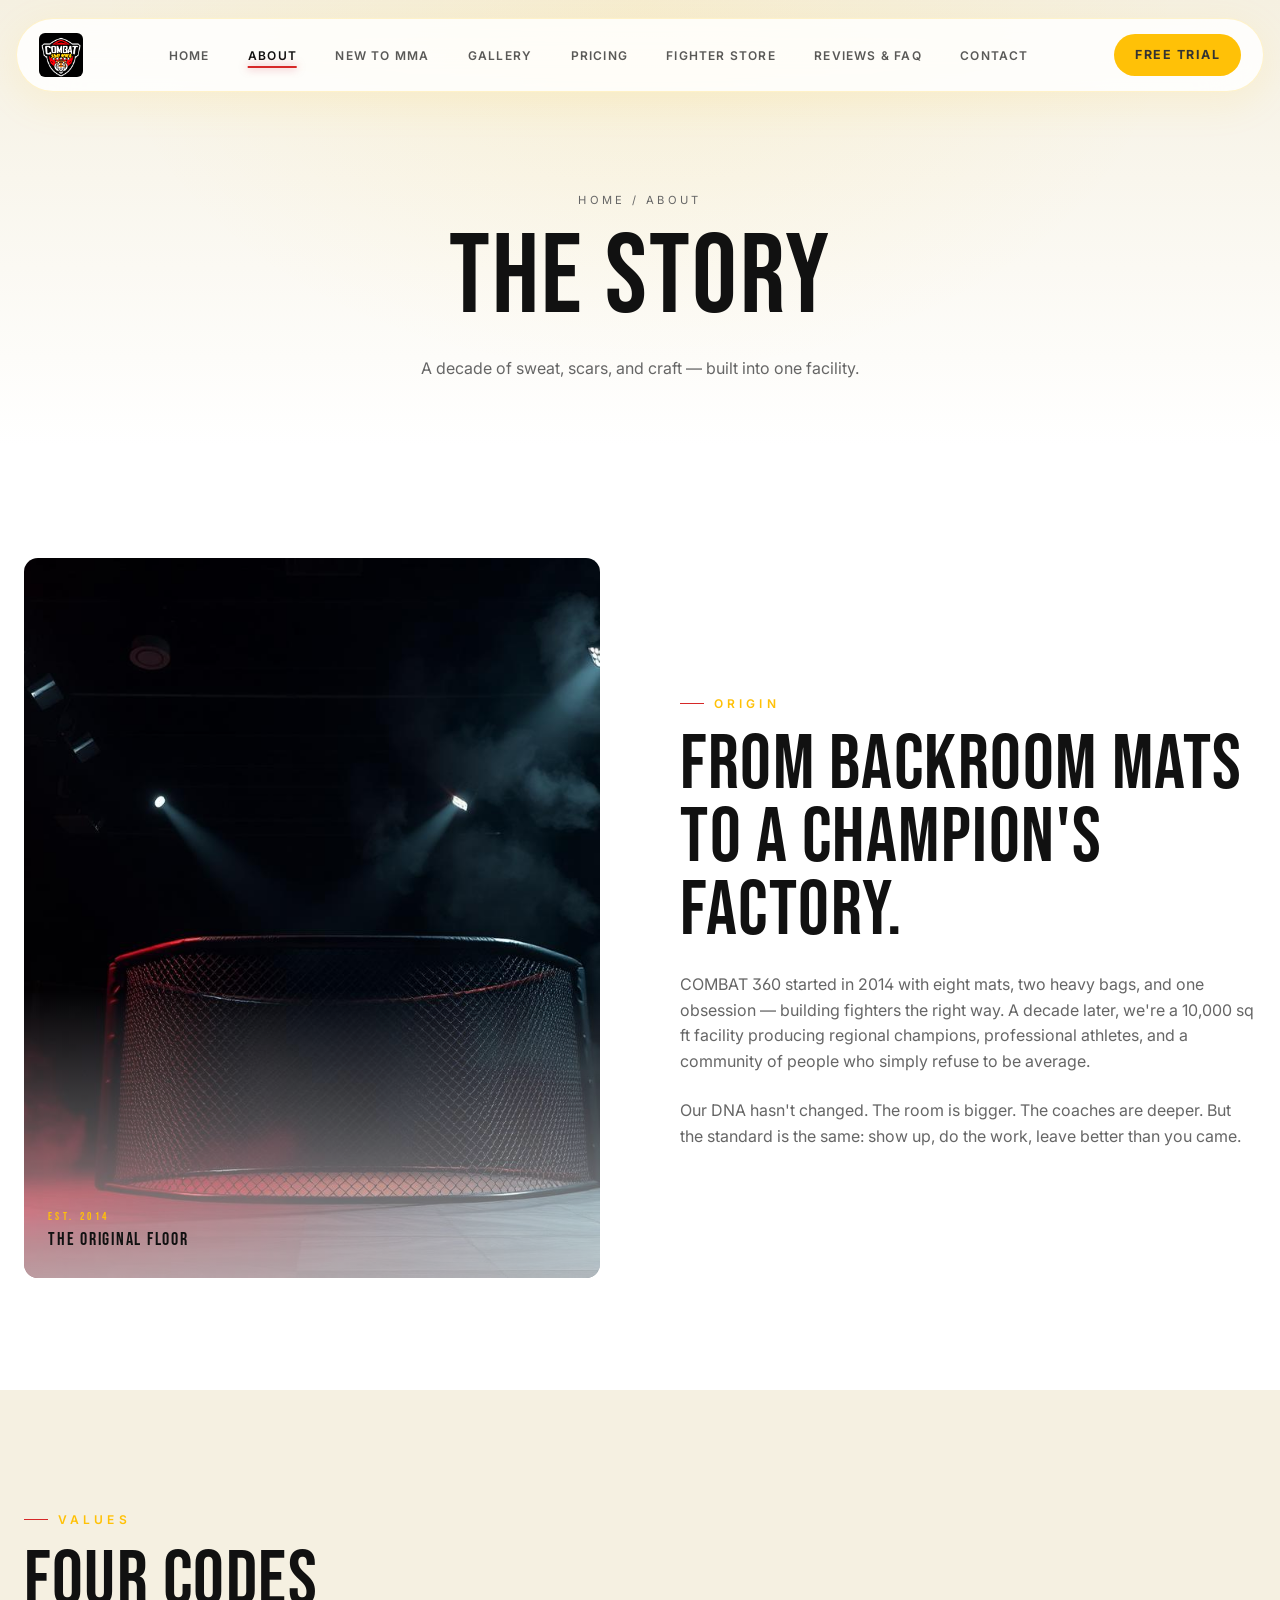
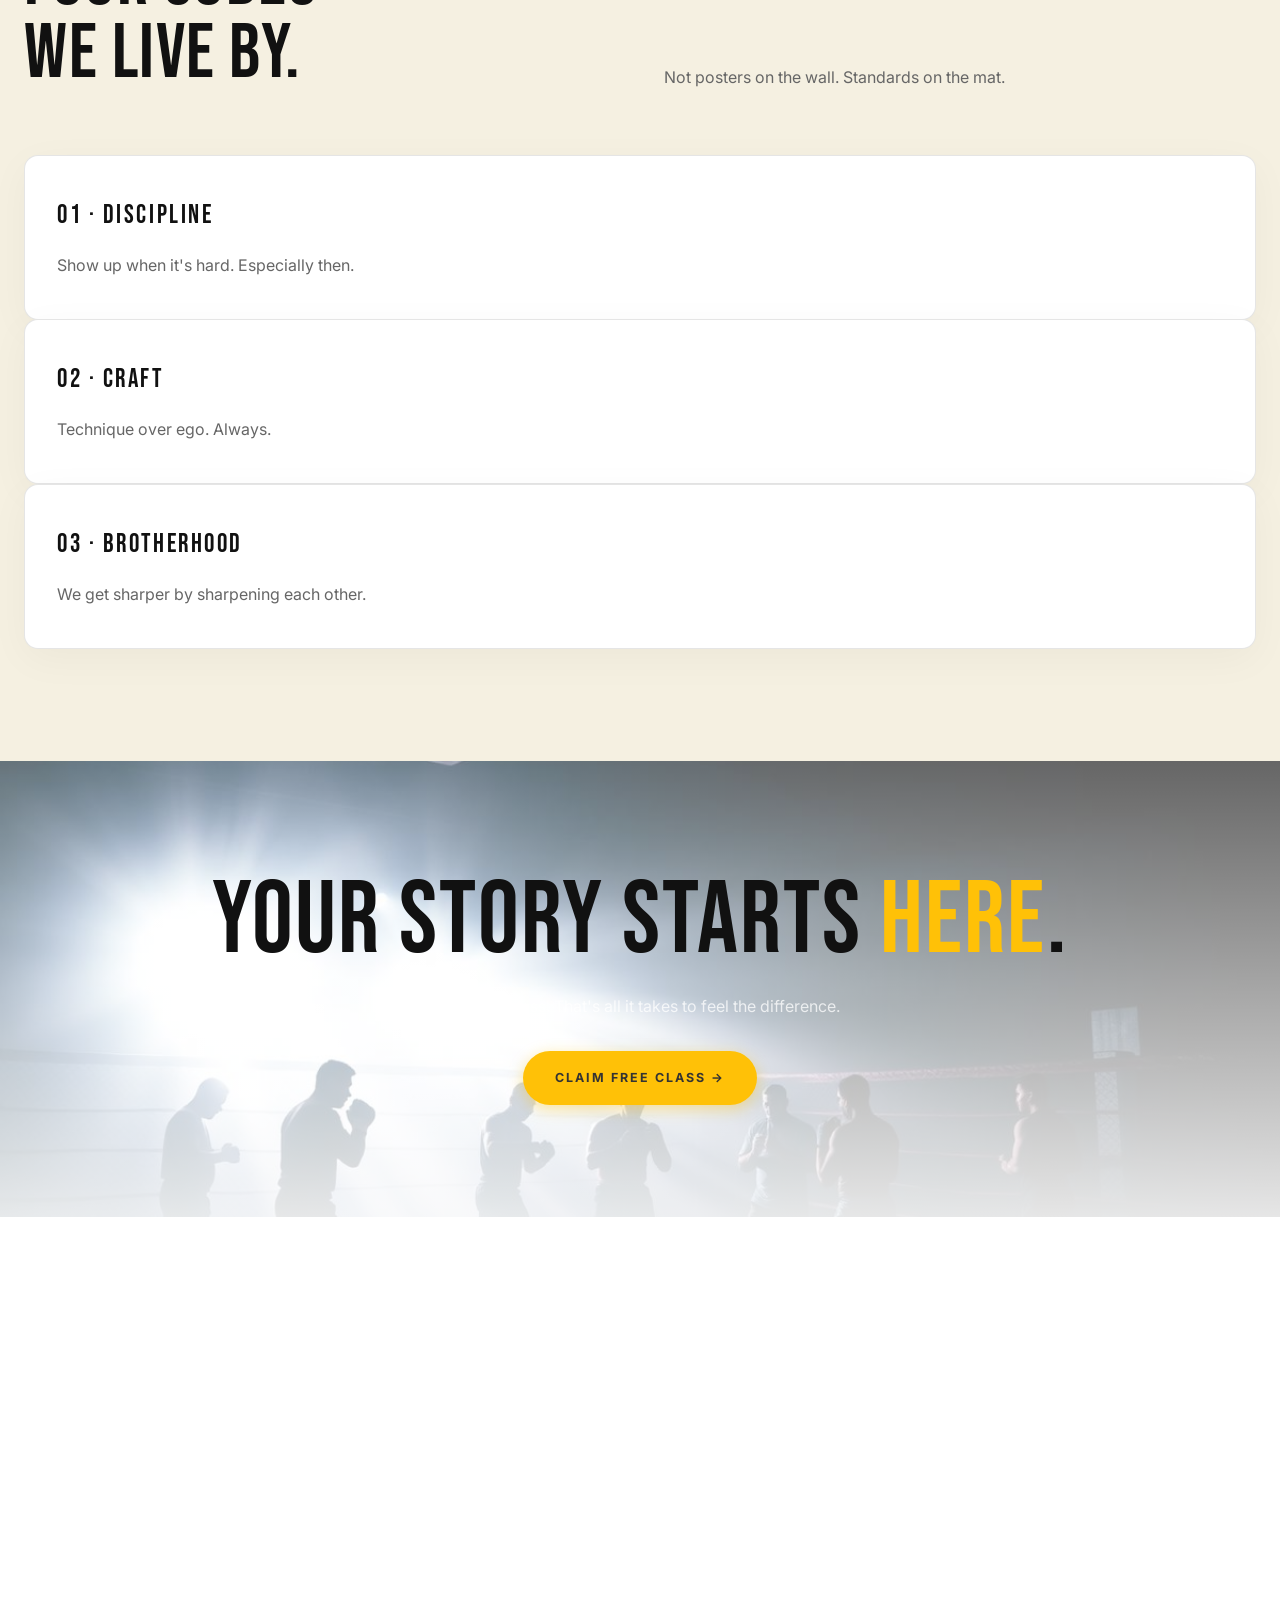
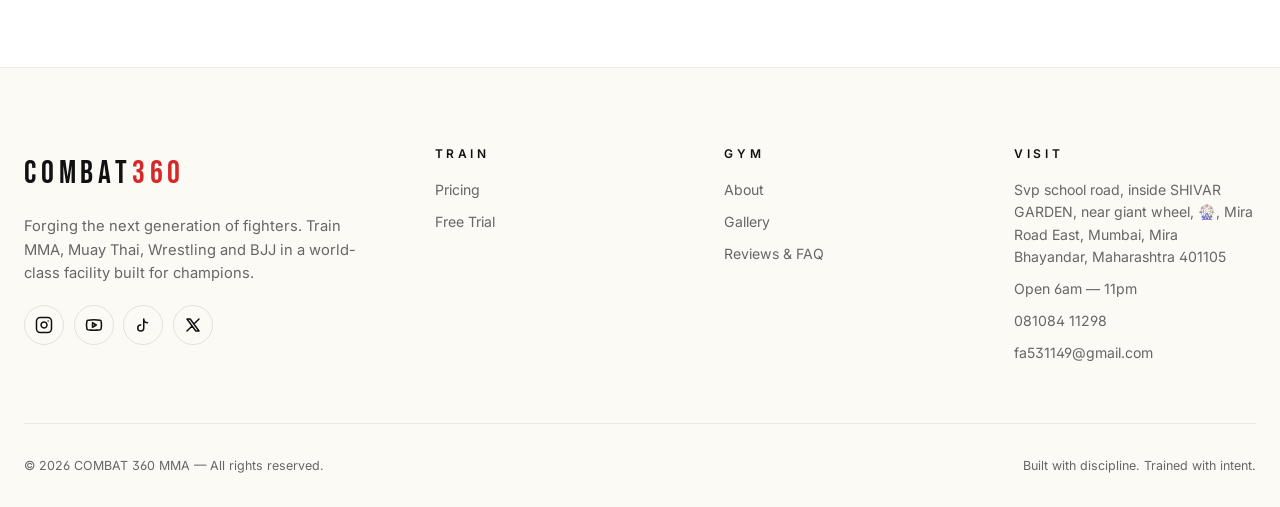
==== commit df288c17: "new" ====
--- a/about.html
+++ b/about.html
@@ -12,7 +12,10 @@
 <link rel="preconnect" href="https://fonts.googleapis.com" />
 <link rel="preconnect" href="https://fonts.gstatic.com" crossorigin />
 <link href="https://fonts.googleapis.com/css2?family=Bebas+Neue&family=Inter:wght@300;400;500;600;700&display=swap" rel="stylesheet" />
-<link rel="stylesheet" href="https://cdn.jsdelivr.net/npm/swiper@11/swiper-bundle.min.css" />
+<link
+  rel="stylesheet"
+  href="https://cdn.jsdelivr.net/npm/swiper@11/swiper-bundle.min.css"
+/>
 <link rel="stylesheet" href="css/style.css" />
 </head>
 <body>
@@ -62,29 +65,60 @@
   <div class="container">
     <div class="split">
       <div class="split-img reveal">
-        <img src="assets/images/gym-interior.jpg" alt="Gym interior"/>
-        <div class="badge"><small>Est. 2014</small>The Original Floor</div>
+        <img src="assets/images/gym-interior.jpg" alt="Gym interior" />
+        <div class="badge">
+          <small>Est. 2014</small>
+          The Original Floor
+        </div>
       </div>
       <div class="reveal">
         <div class="eyebrow">Origin</div>
         <h2>From Backroom Mats To A Champion's Factory.</h2>
-        <p class="muted" style="margin:1.5rem 0">COMBAT 360 started in 2014 with eight mats, two heavy bags, and one obsession — building fighters the right way. A decade later, we're a 10,000 sq ft facility producing regional champions, professional athletes, and a community of people who simply refuse to be average.</p>
-        <p class="muted">Our DNA hasn't changed. The room is bigger. The coaches are deeper. But the standard is the same: show up, do the work, leave better than you came.</p>
-      </div>
-    </div>
-  </div>
-</section>
-
-<section style="background:#070707">
+        <p class="muted" style="margin: 1.5rem 0;">
+          COMBAT 360 started in 2014 with eight mats, two heavy bags, and one obsession — building fighters the right way. 
+          A decade later, we're a 10,000 sq ft facility producing regional champions, professional athletes, and a community 
+          of people who simply refuse to be average.
+        </p>
+        <p class="muted">
+          Our DNA hasn't changed. The room is bigger. The coaches are deeper. But the standard is the same: 
+          show up, do the work, leave better than you came.
+        </p>
+      </div>
+    </div>
+  </div>
+</section>
+
+<section style="background: var(--black-3);">
   <div class="container">
     <div class="section-head">
-      <div class="reveal"><div class="eyebrow">Values</div><h2>Four Codes<br/>We Live By.</h2></div>
+      <div class="reveal">
+        <div class="eyebrow">Values</div>
+        <h2>Four Codes<br />We Live By.</h2>
+      </div>
       <p class="reveal">Not posters on the wall. Standards on the mat.</p>
     </div>
+
     <div class="programs-grid reveal-stagger">
-      <div class="price-card"><div class="tier">01 · Discipline</div><p class="muted" style="margin-top:1rem">Show up when it's hard. Especially then.</p></div>
-      <div class="price-card"><div class="tier">02 · Craft</div><p class="muted" style="margin-top:1rem">Technique over ego. Always.</p></div>
-      <div class="price-card"><div class="tier">03 · Brotherhood</div><p class="muted" style="margin-top:1rem">We get sharper by sharpening each other.</p></div>
+      <div class="price-card">
+        <div class="tier">01 · Discipline</div>
+        <p class="muted" style="margin-top: 1rem;">
+          Show up when it's hard. Especially then.
+        </p>
+      </div>
+
+      <div class="price-card">
+        <div class="tier">02 · Craft</div>
+        <p class="muted" style="margin-top: 1rem;">
+          Technique over ego. Always.
+        </p>
+      </div>
+
+      <div class="price-card">
+        <div class="tier">03 · Brotherhood</div>
+        <p class="muted" style="margin-top: 1rem;">
+          We get sharper by sharpening each other.
+        </p>
+      </div>
     </div>
   </div>
 </section>
@@ -146,10 +180,22 @@
       <div class="foot-col">
         <h4>Visit</h4>
         <ul>
-          <li>Svp school road, inside SHIVAR GARDEN, near giant wheel, 🎡, Mira Road East, Mumbai, Mira Bhayandar, Maharashtra 401105</li>
+          <li>
+            Svp school road, inside SHIVAR GARDEN, near giant wheel, 🎡, 
+            Mira Road East, Mumbai, Mira Bhayandar, Maharashtra 401105
+          </li>
           <li>Open 6am — 11pm</li>
           <li>081084 11298</li>
-          <li>fa531149@gmail.com</li>
+          <li>
+            <a 
+              href="mailto:fa531149@gmail.com" 
+              style="text-transform: lowercase; color: var(--gray);"
+              onmouseover="this.style.color='var(--white)'"
+              onmouseout="this.style.color='var(--gray)'"
+            >
+              fa531149@gmail.com
+            </a>
+          </li>
         </ul>
       </div>
     </div>
--- a/css/style.css
+++ b/css/style.css
@@ -4,14 +4,14 @@
 
 :root{
   --black:#ffffff;
-  --black-2:#fcfaf5; /* Warm sunny cream */
-  --black-3:#f5f0e1;
-  --off-white:#333333; /* Darker gray for body text readability */
-  --white:#111111; /* Sharp black for headings */
-  --gray:#666666;
-  --gray-2:#dddddd;
-  --metal:#c9c9c9;
-  --blood:#d62828; /* Vibrant performance red */
+  --black-2: #fcfaf5; /* Warm sunny cream */
+  --black-3: #f5f0e1;
+  --off-white: #333333; /* Darker gray for body text readability */
+  --white: #111111; /* Sharp black for headings */
+  --gray: #666666;
+  --gray-2: #dddddd;
+  --metal: #c9c9c9;
+  --blood: #d62828; /* Vibrant performance red */
   --blood-glow:rgba(200,16,46,.55);
   --yellow:#ffc107;
   --yellow-glow:rgba(255,193,7,.4);
@@ -20,9 +20,17 @@
   --container:1280px;
 }
 
-*{box-sizing:border-box;margin:0;padding:0}
-html{scroll-behavior:smooth}
-body{
+* {
+  box-sizing: border-box;
+  margin: 0;
+  padding: 0;
+}
+
+html {
+  scroll-behavior: smooth;
+}
+
+body {
   font-family:'Inter',system-ui,sans-serif;
   background:var(--black);
   color:var(--off-white);
@@ -31,19 +39,52 @@
   -webkit-font-smoothing: antialiased;
   font-feature-settings:"ss01";
 }
-img{display:block;max-width:100%;height:auto}
-a{color:inherit;text-decoration:none}
-button{font:inherit;cursor:pointer;border:none;background:none;color:inherit}
-
-::selection{background:var(--blood);color:#fff}
+
+img {
+  display: block;
+  max-width: 100%;
+  height: auto;
+}
+
+a {
+  color: inherit;
+  text-decoration: none;
+}
+
+button {
+  font: inherit;
+  cursor: pointer;
+  border: none;
+  background: none;
+  color: inherit;
+}
+
+::selection {
+  background: var(--blood);
+  color: #fff;
+}
 
 /* Scrollbar */
-::-webkit-scrollbar{width:5px;height:5px}
-::-webkit-scrollbar-track{background:var(--black-3)}
-::-webkit-scrollbar-thumb{background:var(--yellow);border-radius:4px}
+::-webkit-scrollbar {
+  width: 5px;
+  height: 5px;
+}
+
+::-webkit-scrollbar-track {
+  background: var(--black-3);
+}
+
+::-webkit-scrollbar-thumb {
+  background: var(--yellow);
+  border-radius: 4px;
+}
 
 /* Typography */
-h1,h2,h3,h4,.display{
+h1,
+h2,
+h3,
+h4,
+.display {
   font-family:'Bebas Neue','Inter',sans-serif;
   font-weight:400;
   letter-spacing:.02em;
@@ -51,11 +92,25 @@
   text-transform:uppercase;
   color:var(--white);
 }
-.accent{color:var(--yellow);font-style:italic}
-h1{font-size:clamp(3rem,9vw,8.5rem)}
-h2{font-size:clamp(2.2rem,6vw,5rem)}
-h3{font-size:clamp(1.5rem,3vw,2.4rem)}
-.eyebrow{
+
+.accent {
+  color: var(--yellow);
+  font-style: italic;
+}
+
+h1 {
+  font-size: clamp(3rem, 9vw, 8.5rem);
+}
+
+h2 {
+  font-size: clamp(2.2rem, 6vw, 5rem);
+}
+
+h3 {
+  font-size: clamp(1.5rem, 3vw, 2.4rem);
+}
+
+.eyebrow {
   font-family:'Inter',sans-serif;
   font-size:.75rem;
   letter-spacing:.35em;
@@ -67,11 +122,28 @@
   align-items:center;
   gap:.6rem;
 }
-.eyebrow::before{content:"";width:24px;height:1px;background:var(--blood)}
-.muted{color:var(--gray)}
-
-.container{max-width:var(--container);margin:0 auto;padding:0 1.5rem}
-section{padding:7rem 0;position:relative}
+
+.eyebrow::before {
+  content: "";
+  width: 24px;
+  height: 1px;
+  background: var(--blood);
+}
+
+.muted {
+  color: var(--gray);
+}
+
+.container {
+  max-width: var(--container);
+  margin: 0 auto;
+  padding: 0 1.5rem;
+}
+
+section {
+  padding: 7rem 0;
+  position: relative;
+}
 
 /* ============== NAVBAR ============== */
 .nav{
@@ -95,14 +167,18 @@
 }
 .nav-logo{
   display:flex;align-items:center;gap:.5rem;
-}
+  transition: transform .3s var(--ease);
+}
+.nav-logo:hover { transform: scale(1.03); }
 .nav-logo img {
   height: 44px;
   width: auto;
   object-fit: contain;
   border-radius: 6px;
   filter: brightness(1.1);
-}
+  transition: all .3s var(--ease);
+}
+.nav-logo:hover img { filter: brightness(1.25); }
 .nav-links{display:flex;gap:.4rem;list-style:none}
 .nav-links a{
   position:relative; padding:.7rem 1rem;
@@ -488,20 +564,91 @@
 }
 
 /* ============== GALLERY ============== */
-.gallery-grid{display:grid;grid-template-columns:repeat(4,1fr);gap:.8rem;grid-auto-rows:200px}
-.gallery-item{
-  position:relative;overflow:hidden;border-radius:10px;cursor:pointer;
-}
-.gallery-item img{width:100%;height:100%;object-fit:cover;transition:transform 1s var(--ease)}
-.gallery-item:hover img{transform:scale(1.1)}
-.gallery-item::after{
-  content:"";position:absolute;inset:0;background:rgba(0,0,0,.2);transition:all .4s var(--ease);
-}
-.gallery-item:hover::after{background:rgba(0,0,0,0)}
-.gallery-item.tall{grid-row:span 2}
-.gallery-item.wide{grid-column:span 2}
-@media(max-width:900px){.gallery-grid{grid-template-columns:repeat(2,1fr)}.gallery-item.wide{grid-column:span 2}}
-@media(max-width:500px){.gallery-grid{grid-template-columns:1fr}.gallery-item.wide,.gallery-item.tall{grid-column:auto;grid-row:auto}}
+.gallery-ticker-wrap {
+  width: 100%;
+  overflow: hidden;
+  padding: 4rem 0;
+  background: var(--black);
+  position: relative;
+}
+
+.gallery-ticker-wrap::before,
+.gallery-ticker-wrap::after {
+  content: "";
+  position: absolute;
+  top: 0;
+  bottom: 0;
+  width: 150px;
+  z-index: 2;
+  pointer-events: none;
+}
+
+.gallery-ticker-wrap::before {
+  left: 0;
+  background: linear-gradient(to right, var(--black), transparent);
+}
+
+.gallery-ticker-wrap::after {
+  right: 0;
+  background: linear-gradient(to left, var(--black), transparent);
+}
+
+.ticker-row {
+  display: flex;
+  gap: 15px;
+  margin-bottom: 15px;
+  width: max-content;
+}
+
+.ticker-row.reverse .ticker-track {
+  animation: ticker-move-reverse 60s linear infinite;
+}
+
+.ticker-track {
+  display: flex;
+  gap: 15px;
+  animation: ticker-move 50s linear infinite;
+}
+
+.ticker-track:hover {
+  animation-play-state: paused;
+}
+
+.ticker-item {
+  height: 350px;
+  flex-shrink: 0;
+  border-radius: 8px;
+  overflow: hidden;
+  background: var(--black-3);
+  transition: transform 0.5s var(--ease);
+}
+
+.ticker-item:hover {
+  transform: scale(1.02);
+  z-index: 5;
+}
+
+.ticker-item img {
+  width: 100%;
+  height: 100%;
+  object-fit: cover;
+  pointer-events: none;
+}
+
+@keyframes ticker-move {
+  0% { transform: translateX(0); }
+  100% { transform: translateX(calc(-50% - 7.5px)); }
+}
+
+@keyframes ticker-move-reverse {
+  0% { transform: translateX(calc(-50% - 7.5px)); }
+  100% { transform: translateX(0); }
+}
+
+@media(max-width: 768px) {
+  .ticker-item { height: 220px; }
+  .gallery-ticker-wrap { padding: 2rem 0; }
+}
 
 /* ============== TESTIMONIALS ============== */
 .swiper-container{padding:1rem 0 3rem}
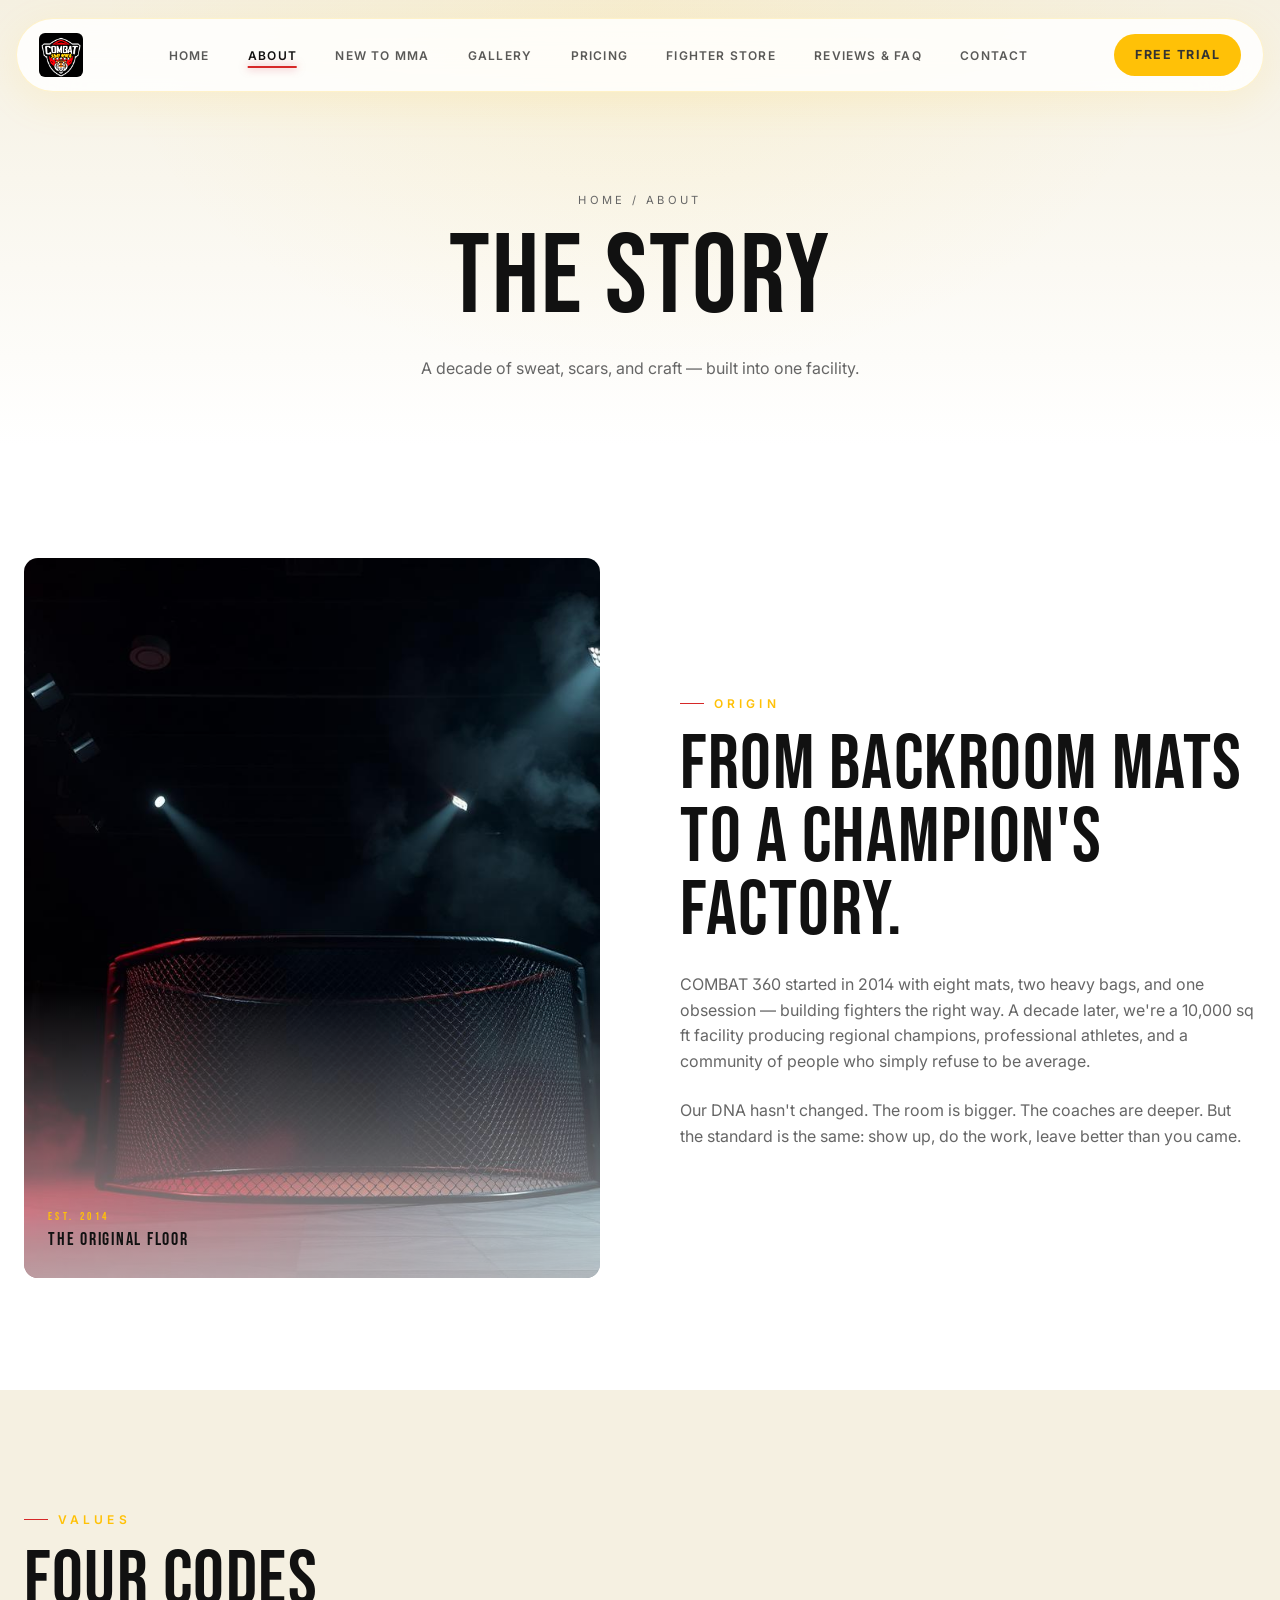
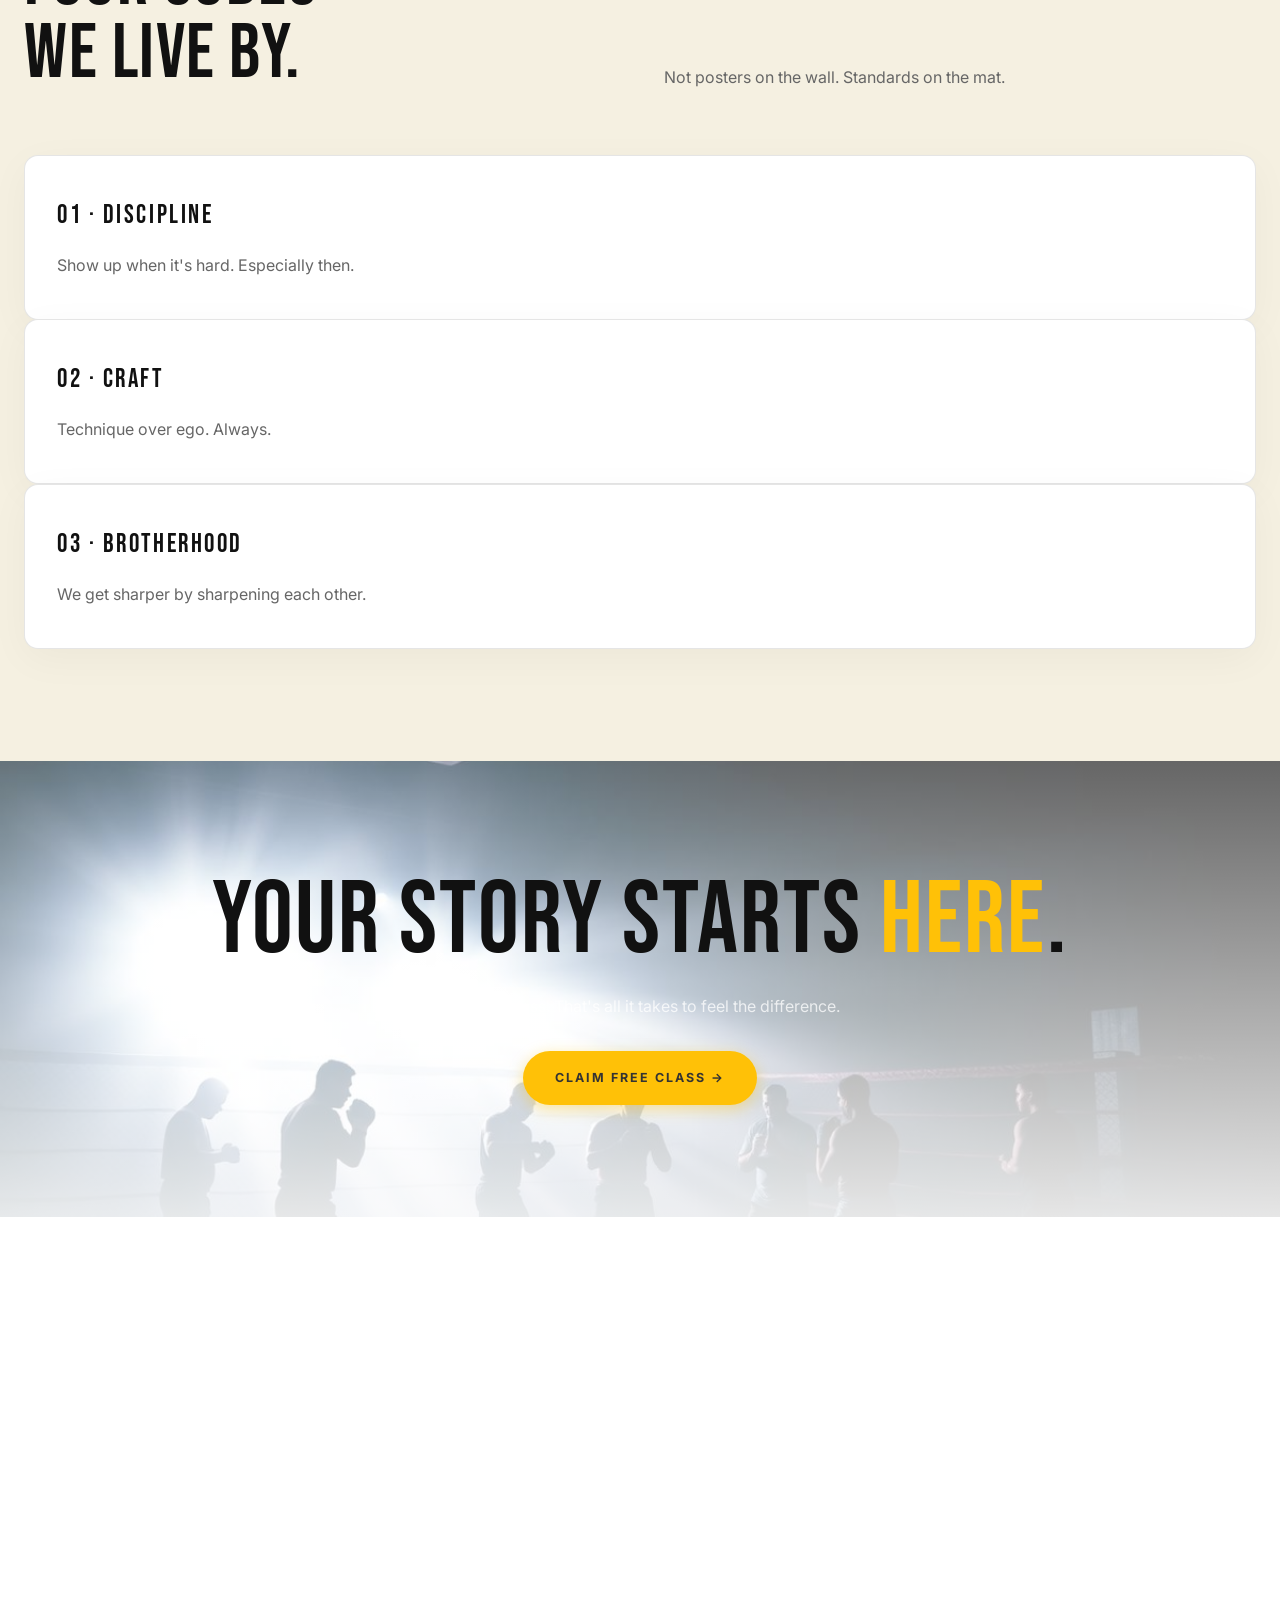
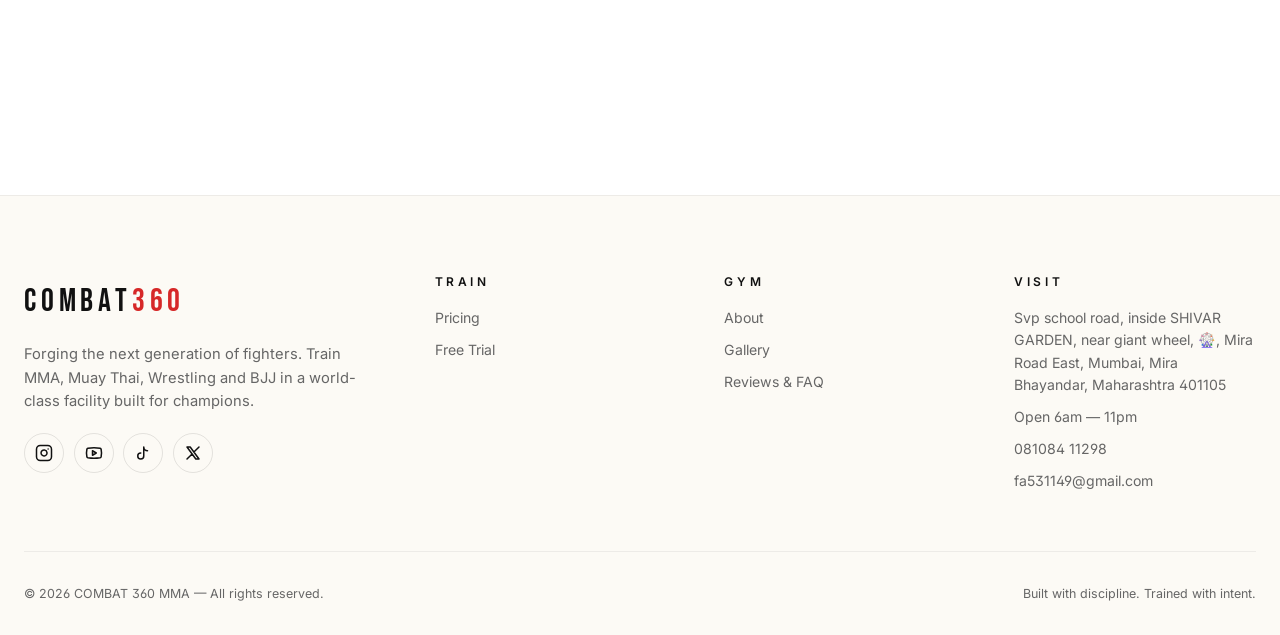
==== commit 92d33367: "new" ====
--- a/about.html
+++ b/about.html
@@ -132,7 +132,7 @@
 </section>
 
 <!-- Map Section -->
-<section style="padding: 0; line-height: 0; position: relative;">
+<section style="padding: 4rem 0; line-height: 0; position: relative;">
   <div class="reveal" style="width: 100%; height: 450px; overflow: hidden; position: relative;">
     <a href="https://www.google.com/maps?q=COMBAT+360+MMA+Mira+Road+East+Mumbai" target="_blank" aria-label="Open directions in Google Maps" style="display: block; width: 100%; height: 100%;">
       <div style="position: absolute; inset: 0; z-index: 5; cursor: pointer;"></div>
--- a/css/style.css
+++ b/css/style.css
@@ -650,6 +650,31 @@
   .gallery-ticker-wrap { padding: 2rem 0; }
 }
 
+/* ============== MAP SECTION ============== */
+.map-section {
+  padding: 6rem 0;
+  background: var(--black);
+}
+
+.map-holder {
+  position: relative;
+  width: 100%;
+  height: 480px;
+  border-radius: 40px; /* Modern curved border */
+  overflow: hidden;
+  box-shadow: 0 30px 60px rgba(0, 0, 0, 0.05); 
+  border: 1px solid rgba(0, 0, 0, 0.05);
+  transition: transform 0.4s var(--ease), box-shadow 0.4s var(--ease);
+}
+
+.map-holder:hover {
+  transform: translateY(-5px);
+  box-shadow: 0 40px 80px rgba(255, 193, 7, 0.1);
+}
+
+.map-overlay { position: absolute; inset: 0; z-index: 10; cursor: pointer; }
+.map-holder iframe { width: 100%; height: 100%; border: 0; display: block; }
+
 /* ============== TESTIMONIALS ============== */
 .swiper-container{padding:1rem 0 3rem}
 .testi-card{
